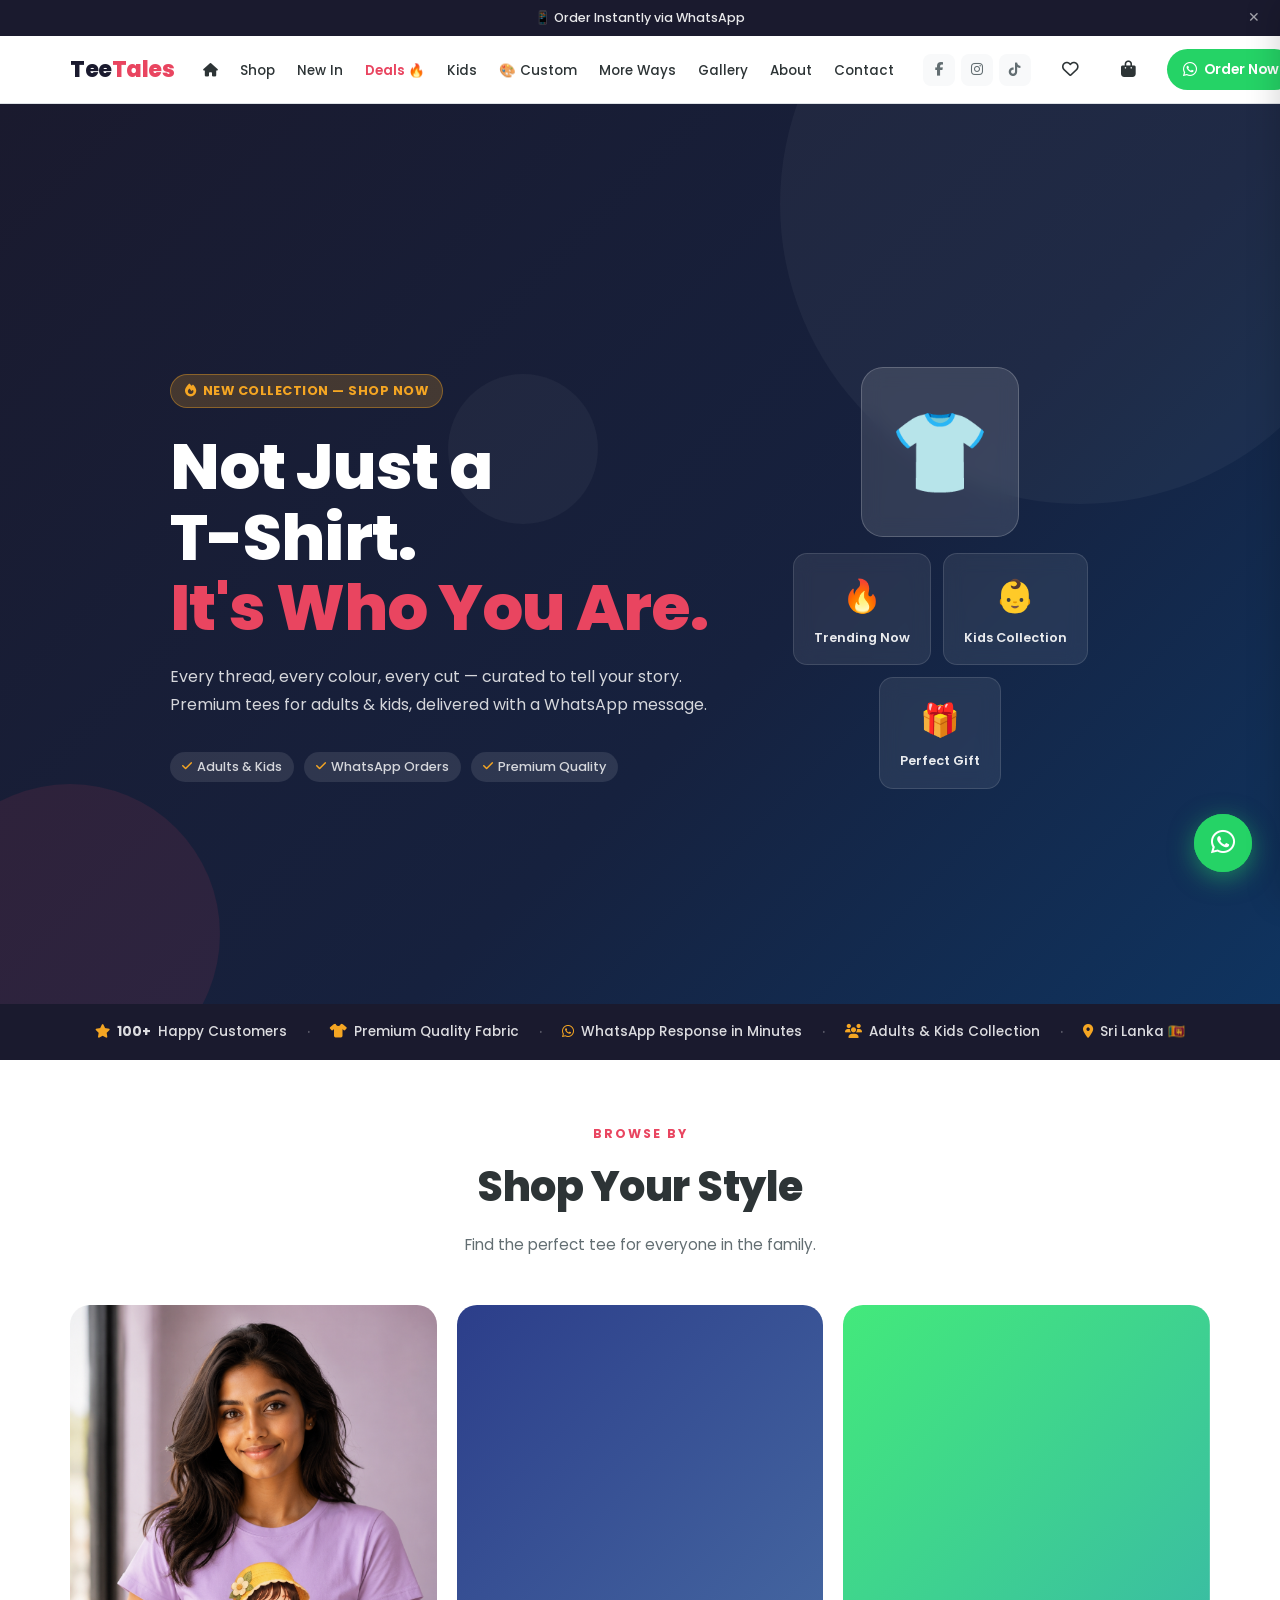
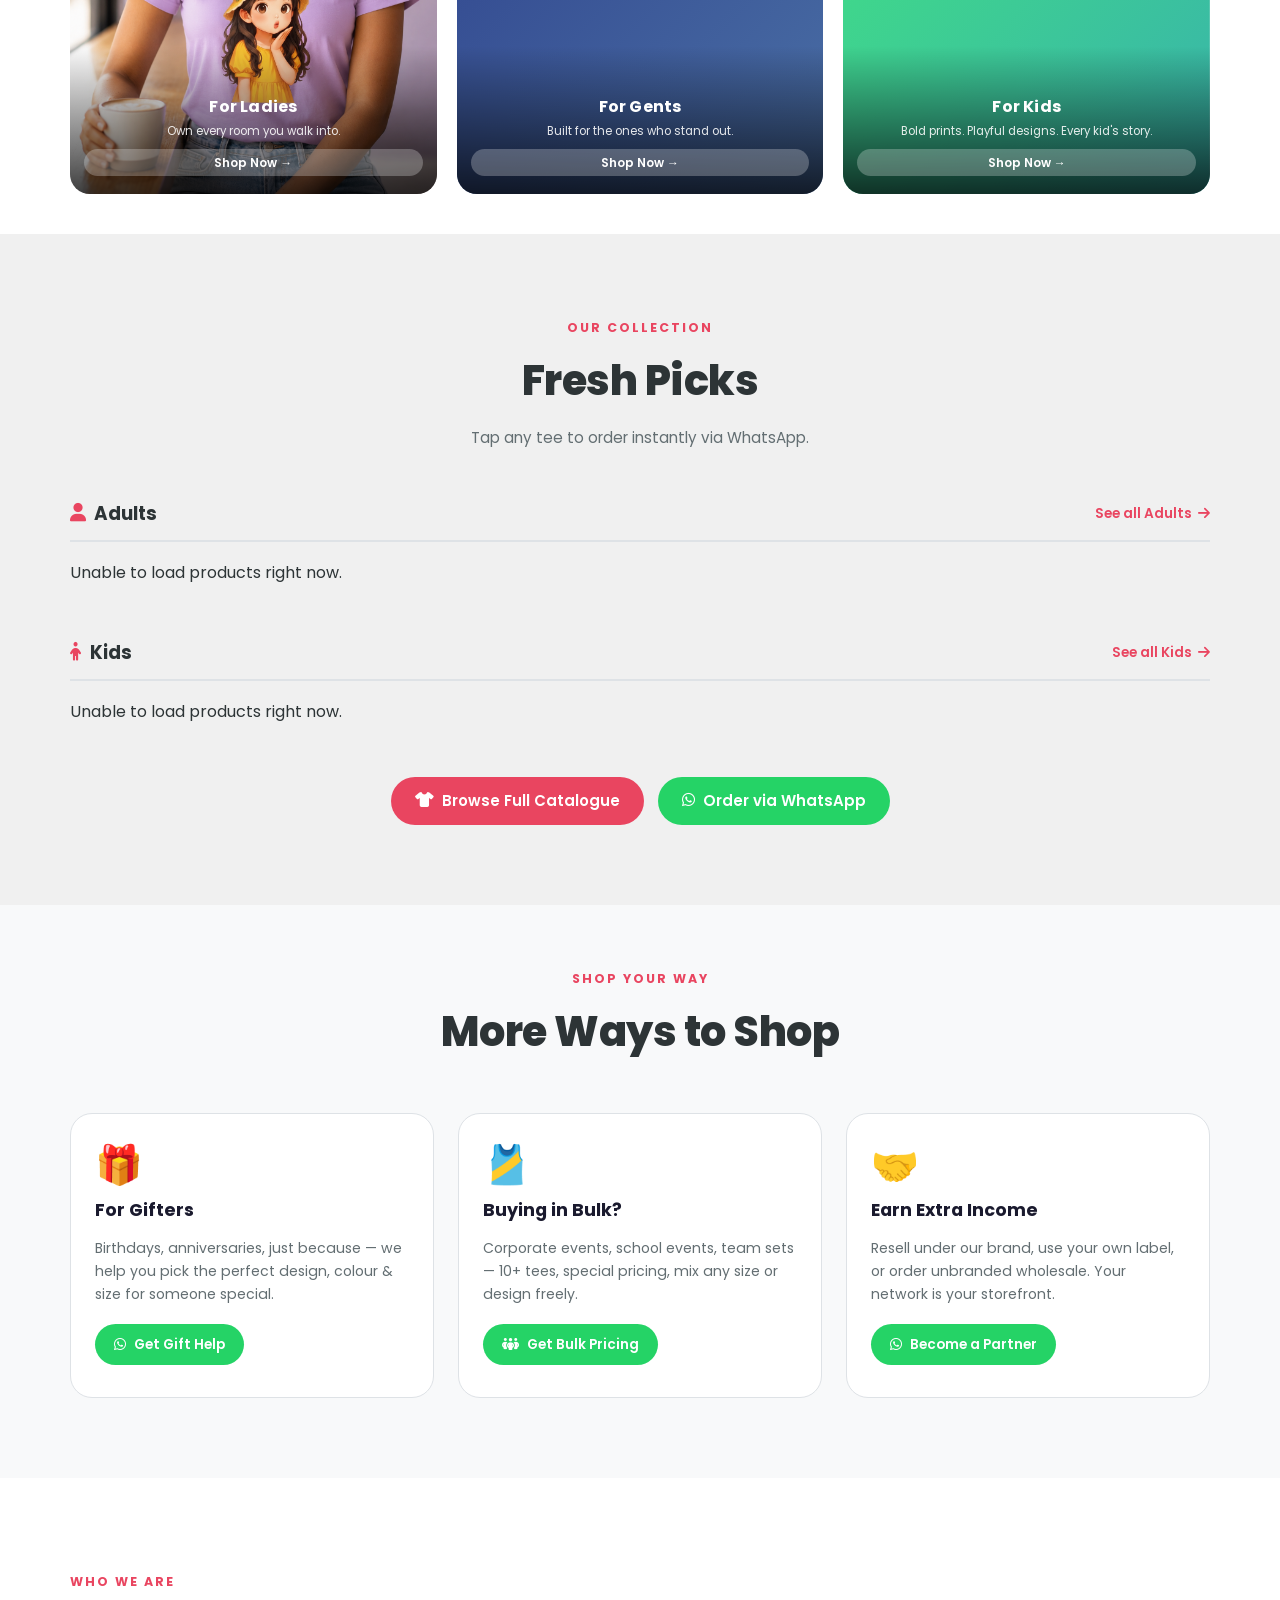
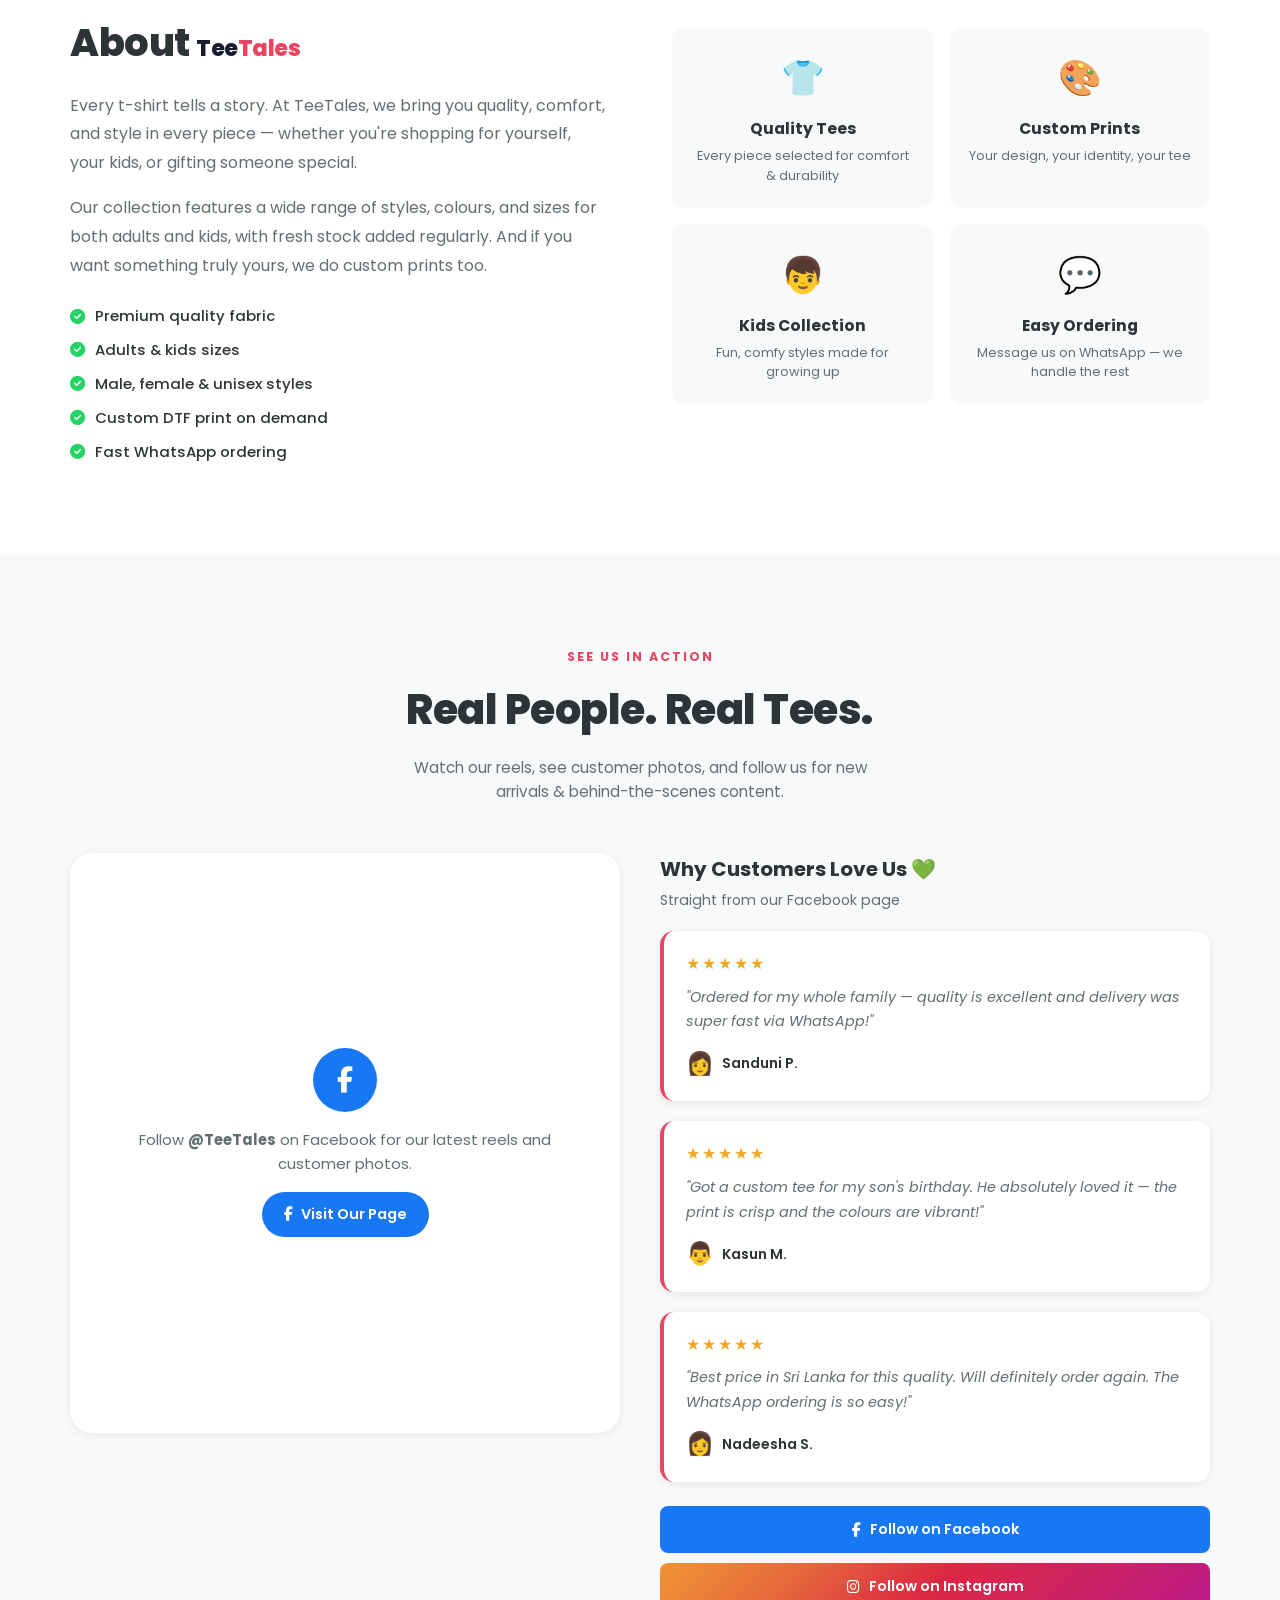
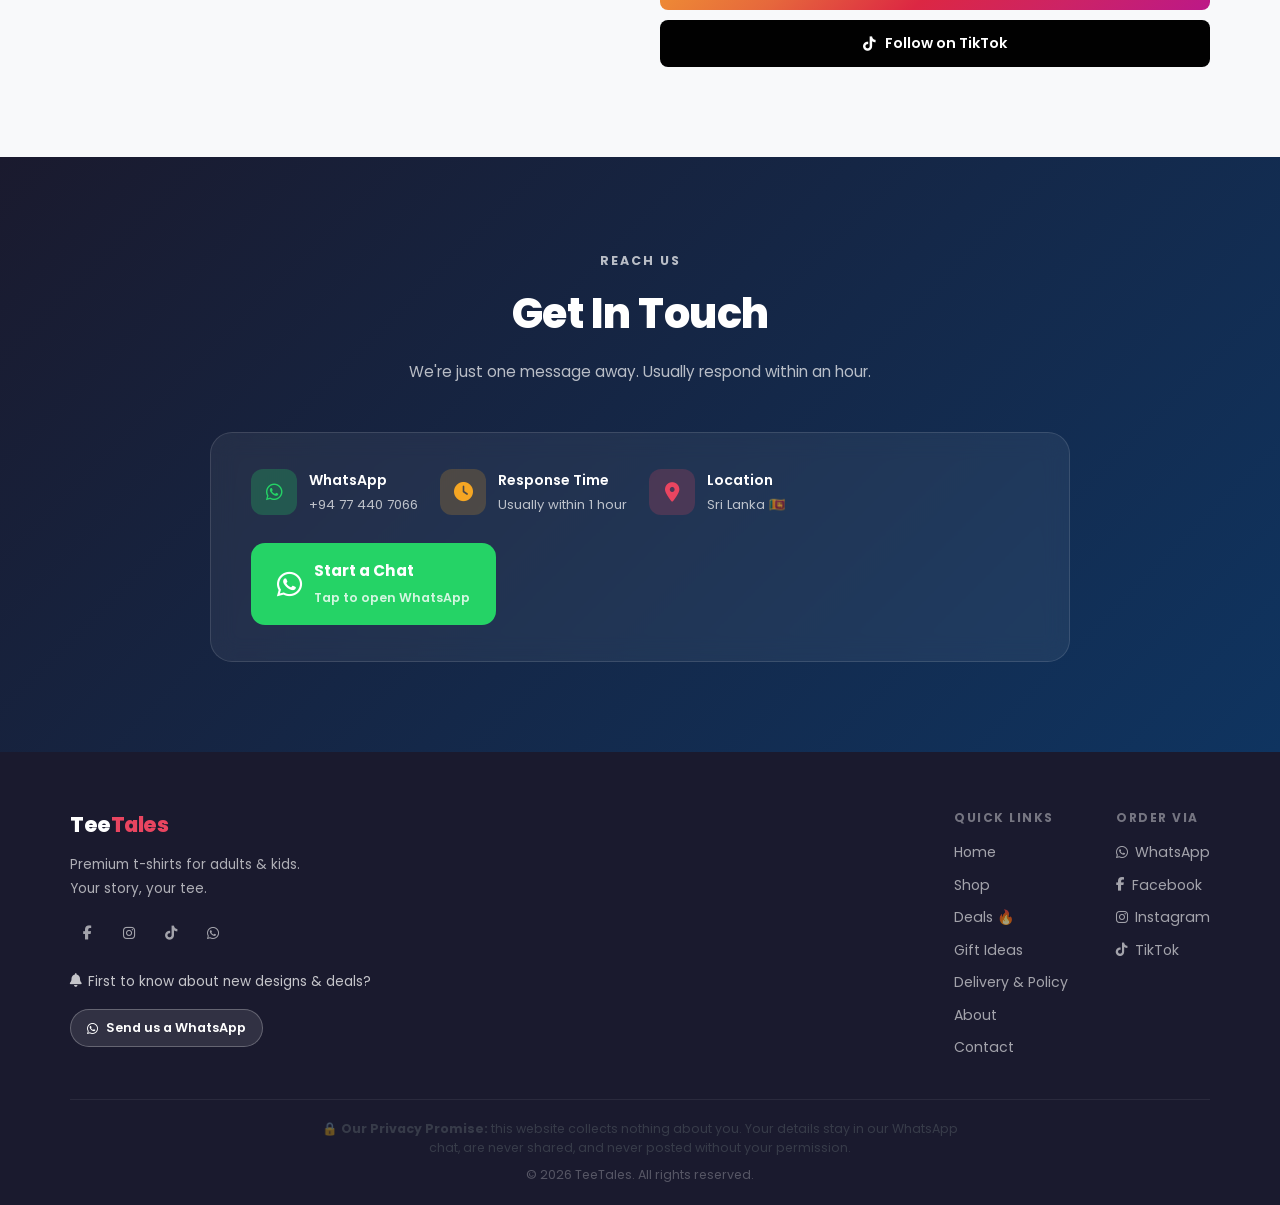
==== index.html @ 860259c0 "Phase14" ====
<!DOCTYPE html>
<html lang="en">
<head>
  <!-- Google tag (gtag.js) — GA4, see js/main.js for custom event tracking (WA clicks, cart_add) -->
  <script async src="https://www.googletagmanager.com/gtag/js?id=G-14KFYCPS4G"></script>
  <script>
    window.dataLayer = window.dataLayer || [];
    function gtag(){dataLayer.push(arguments);}
    gtag('js', new Date());
    gtag('config', 'G-14KFYCPS4G');
  </script>
  <meta charset="UTF-8" />
  <meta name="viewport" content="width=device-width, initial-scale=1.0" />
  <title>TeeTales — Wear Your Story</title>
  <link rel="icon" type="image/png" href="https://lh3.googleusercontent.com/d/1Ns8IP7liBhnKKLDwpp55Pc_0uUCyxsPH" />
  <meta name="description" content="Premium quality t-shirts for adults and kids. Vibrant colours, comfortable fits, unbeatable prices. Order instantly via WhatsApp." />
  <meta property="og:title"       content="TeeTales — Wear Your Story" />
  <meta property="og:description" content="Premium t-shirts for the whole family. Order via WhatsApp — fast, easy, personal." />
  <meta property="og:image"       content="https://lh3.googleusercontent.com/d/1Ns8IP7liBhnKKLDwpp55Pc_0uUCyxsPH" />

  <!-- Fonts -->
  <link rel="preconnect" href="https://docs.google.com" />
  <link rel="preconnect" href="https://fonts.googleapis.com" />
  <link rel="preconnect" href="https://fonts.gstatic.com" crossorigin />
  <link href="https://fonts.googleapis.com/css2?family=Poppins:wght@300;400;500;600;700;800&display=swap" rel="stylesheet" />
  <!-- Icons -->
  <link rel="stylesheet" href="https://cdnjs.cloudflare.com/ajax/libs/font-awesome/6.5.0/css/all.min.css" />
  <!-- Styles -->
  <link rel="stylesheet" href="css/style.css" />
</head>
<body>

<!-- ANNOUNCEMENT BAR — to change messages, edit the .announce-msg spans below -->
<div class="announce-bar" id="announceBar">
  <span class="announce-msg active">🚚 Islandwide Delivery Available</span>
  <span class="announce-msg">📱 Order Instantly via WhatsApp</span>
  <span class="announce-msg">✨ Premium Quality · Vibrant Prints</span>
  <span class="announce-msg">🎉 Bulk Prices auto-unlock at 5+ Tees — mix any sizes!</span>
  <button class="announce-close" id="announceClose" aria-label="Dismiss">✕</button>
</div>

<!-- ═══════════════════════════════════════════════════════
     NAVBAR
════════════════════════════════════════════════════════ -->
<nav class="navbar" id="navbar">
  <div class="nav-container">

    <a href="#home" class="nav-brand">
      <img src="https://lh3.googleusercontent.com/d/1Ns8IP7liBhnKKLDwpp55Pc_0uUCyxsPH"
           alt="TeeTales Logo" class="nav-logo"
           onerror="this.style.display='none'" />
      <span class="brand-text"><span class="brand-tee">Tee</span><span class="brand-tales">Tales</span></span>
    </a>

    <ul class="nav-links" id="navLinks">
      <li><a href="#home"    class="nav-link nav-link-home" aria-label="Home" title="Home"><i class="fas fa-home"></i></a></li>
      <li><a href="shop.html" class="nav-link" data-i18n="Shop">Shop</a></li>
      <li><a href="shop.html?boost=new" class="nav-link">New In</a></li>
      <li><a href="shop.html?boost=hot" class="nav-link nav-link-offers">Deals 🔥</a></li>
      <li><a href="shop.html?age=kids" class="nav-link">Kids</a></li>
      <li><a href="custom.html" class="nav-link nav-link-custom">🎨 Custom</a></li>
      <li><a href="#ways"    class="nav-link" data-i18n="More Ways">More Ways</a></li>
      <li><a href="#social"  class="nav-link" data-i18n="Gallery">Gallery</a></li>
      <li><a href="#about"   class="nav-link" data-i18n="About">About</a></li>
      <li><a href="#contact" class="nav-link" data-i18n="Contact">Contact</a></li>
    </ul>

    <!-- Social icons — UPDATE THESE HREFS WITH YOUR PROFILE URLS -->
    <div class="nav-socials">
      <a href="https://facebook.com/teetales" target="_blank" rel="noopener"
         class="social-icon" aria-label="Facebook" title="TeeTales on Facebook">
        <i class="fab fa-facebook-f"></i>
      </a>
      <a href="https://instagram.com/teetales.tshirt" target="_blank" rel="noopener"
         class="social-icon" aria-label="Instagram" title="TeeTales on Instagram">
        <i class="fab fa-instagram"></i>
      </a>
      <a href="https://tiktok.com/@tee.tales.tshirt" target="_blank" rel="noopener"
         class="social-icon" aria-label="TikTok" title="TeeTales on TikTok">
        <i class="fab fa-tiktok"></i>
      </a>
    </div>

    <button class="cart-icon-btn nav-search-btn" id="navSearchBtn" aria-label="Search">
      <i class="fas fa-search"></i>
    </button>

    <button class="cart-icon-btn" id="wishBtn" aria-label="View saved tees">
      <i class="far fa-heart"></i>
      <span class="cart-badge wish-badge" id="wishBadge" style="display:none">0</span>
    </button>

    <button class="cart-icon-btn" id="cartBtn" aria-label="View cart">
      <i class="fas fa-shopping-bag"></i>
      <span class="cart-badge" id="cartBadge" style="display:none">0</span>
    </button>

    <a href="https://wa.me/94774407066?text=Hi%20TeeTales!%20I%27d%20like%20to%20order%20%F0%9F%91%95"
       target="_blank" rel="noopener" class="nav-wa-btn">
      <i class="fab fa-whatsapp"></i> <span data-i18n="Order Now">Order Now</span>
    </a>

    <button class="hamburger" id="hamburger" aria-label="Toggle menu">
      <span></span><span></span><span></span>
    </button>
  </div>

  <!-- Mobile menu -->
  <div class="mobile-menu" id="mobileMenu">
    <a href="#home"    class="mobile-link" onclick="closeMobileMenu()" aria-label="Home" title="Home"><i class="fas fa-home"></i> Home</a>
    <a href="shop.html" class="mobile-link" data-i18n="Shop">Shop</a>
    <a href="shop.html?boost=new" class="mobile-link">New In</a>
    <a href="shop.html?boost=hot" class="mobile-link" onclick="closeMobileMenu()">Deals 🔥</a>
    <a href="shop.html?age=kids" class="mobile-link">Kids</a>
    <a href="custom.html" class="mobile-link">🎨 Custom Order</a>
    <a href="#ways"    class="mobile-link" onclick="closeMobileMenu()" data-i18n="More Ways">More Ways</a>
    <a href="#about"   class="mobile-link" onclick="closeMobileMenu()" data-i18n="About">About</a>
    <a href="#contact" class="mobile-link" onclick="closeMobileMenu()" data-i18n="Contact">Contact</a>
    <div class="mobile-socials">
      <a href="https://facebook.com/teetales"   target="_blank" rel="noopener" class="social-icon"><i class="fab fa-facebook-f"></i></a>
      <a href="https://instagram.com/teetales.tshirt" target="_blank" rel="noopener" class="social-icon"><i class="fab fa-instagram"></i></a>
      <a href="https://tiktok.com/@tee.tales.tshirt"  target="_blank" rel="noopener" class="social-icon"><i class="fab fa-tiktok"></i></a>
    </div>
    <a href="https://wa.me/94774407066?text=Hi%20TeeTales!%20I%27d%20like%20to%20browse%20your%20collection."
       target="_blank" rel="noopener" class="mobile-wa-btn" onclick="closeMobileMenu()">
      <i class="fab fa-whatsapp"></i> <span data-i18n="Order on WhatsApp">Order on WhatsApp</span>
    </a>
  </div>
</nav>

<!-- ═══════════════════════════════════════════════════════
     HERO  — Identity-first copy (Emotional Engineering)
════════════════════════════════════════════════════════ -->
<section class="hero" id="home">
  <div class="hero-bg-shapes">
    <div class="shape shape-1"></div>
    <div class="shape shape-2"></div>
    <div class="shape shape-3"></div>
  </div>

  <div class="hero-content">
    <div class="hero-badge"><i class="fas fa-fire"></i> New Collection — Shop Now</div>

    <!-- Identity-focused headline (Tactic 1: Emotional Engineering) -->
    <h1 class="hero-title">
      Not Just a <span style="white-space:nowrap">T-Shirt.</span><br />
      <span class="hero-accent">It's Who You Are.</span>
    </h1>
    <p class="hero-sub">
      Every thread, every colour, every cut — curated to tell your story.
      Premium tees for adults &amp; kids, delivered with a WhatsApp message.
    </p>


    <div class="hero-tags">
      <span class="hero-tag"><i class="fas fa-check"></i> Adults &amp; Kids</span>
      <span class="hero-tag"><i class="fas fa-check"></i> WhatsApp Orders</span>
      <span class="hero-tag"><i class="fas fa-check"></i> Premium Quality</span>
    </div>
  </div>

  <div class="hero-visual">
    <div class="hero-logo-card">
      <img src="https://lh3.googleusercontent.com/d/1Ns8IP7liBhnKKLDwpp55Pc_0uUCyxsPH"
           alt="TeeTales" class="hero-logo-img"
           onerror="this.parentElement.innerHTML='<span style=\'font-size:5rem\'>👕</span>'" />
    </div>
    <div class="hero-floating-cards">
      <div class="hero-card hero-card-1">
        <span class="hc-icon">🔥</span><span class="hc-label">Trending Now</span>
      </div>
      <div class="hero-card hero-card-2">
        <span class="hc-icon">👶</span><span class="hc-label">Kids Collection</span>
      </div>
      <div class="hero-card hero-card-3">
        <span class="hc-icon">🎁</span><span class="hc-label">Perfect Gift</span>
      </div>
    </div>
  </div>
</section>

<!-- ═══════════════════════════════════════════════════════
     SOCIAL PROOF STRIP  — (Visual proof of popularity)
════════════════════════════════════════════════════════ -->
<div class="trust-strip">
  <div class="trust-strip-inner">
    <div class="trust-item"><i class="fas fa-star"></i> <strong>100+</strong> Happy Customers</div>
    <div class="trust-sep">·</div>
    <div class="trust-item"><i class="fas fa-tshirt"></i> Premium Quality Fabric</div>
    <div class="trust-sep">·</div>
    <div class="trust-item"><i class="fab fa-whatsapp"></i> WhatsApp Response in Minutes</div>
    <div class="trust-sep">·</div>
    <div class="trust-item"><i class="fas fa-users"></i> Adults &amp; Kids Collection</div>
    <div class="trust-sep">·</div>
    <div class="trust-item"><i class="fas fa-map-marker-alt"></i> Sri Lanka 🇱🇰</div>
  </div>
</div>

<!-- ═══════════════════════════════════════════════════════
     CURRENT OFFERS — live from "Offers" tab in Google Sheet
     Hidden automatically when no active offers exist.
════════════════════════════════════════════════════════ -->
<section class="offers-section" id="offersSection" style="display:none;">
  <div class="container">

    <div class="section-header">
      <span class="section-label" data-i18n="Limited Time">Limited Time</span>
      <h2 class="section-title">🔥 <span data-i18n="Hot Deals">Hot Deals</span></h2>
      <p class="section-sub">Tap any deal to order instantly via WhatsApp — while stocks last!</p>
    </div>

    <div class="offers-grid" id="offersGrid">
      <!-- Offer cards injected by main.js -->
    </div>

  </div>
</section>

<!-- ═══════════════════════════════════════════════════════
     CATEGORY GRID — 3 browse-by-audience cards (simplified 2026-07-21,
     was 6: Ladies/Gents/Adults-Unisex/Boys/Girls/Kids-Unisex → now 3)
     HOW TO EDIT:
     • To change card text: edit .cat-label (heading) and .cat-sub (tagline)
     • To change card photo: go to OtherImg tab in Google Sheet and paste
       a Google Drive share URL next to the matching data-img-id value
     • To change what clicking a card filters: update href="shop.html?suitable=...&age=..."
       suitable = ladies | gents  (omit for Kids — shows all kids regardless of suitable)
       age      = adults | kids
     • data-img-id must match exactly what's in the OtherImg sheet ID column
     • Adults-Unisex items have no dedicated card — they already show up under
       BOTH "For Ladies" and "For Gents" (the shop filter treats unisex as included
       in either gender). Boys/Girls items are merged into the one "For Kids" card.
════════════════════════════════════════════════════════ -->
<section class="cat-grid-section">
  <div class="container">
    <div class="section-header">
      <span class="section-label" data-i18n="Browse By">Browse By</span>
      <h2 class="section-title" data-i18n="Shop Your Style">Shop Your Style</h2>
      <p class="section-sub">Find the perfect tee for everyone in the family.</p>
    </div>
    <div class="cat-grid">

      <!-- data-img-id links this card to the OtherImg sheet row with ID "ForLadiesCategory" -->
      <a href="shop.html?suitable=ladies&age=adults" class="cat-card cat-ladies" data-img-id="ForLadiesCategory">
        <div class="cat-body">
          <div class="cat-label">For Ladies</div>
          <div class="cat-sub">Own every room you walk into.</div>
          <div class="cat-cta">Shop Now →</div>
        </div>
      </a>

      <a href="shop.html?suitable=gents&age=adults" class="cat-card cat-gents" data-img-id="ForGentsCategory">
        <div class="cat-body">
          <div class="cat-label">For Gents</div>
          <div class="cat-sub">Built for the ones who stand out.</div>
          <div class="cat-cta">Shop Now →</div>
        </div>
      </a>

      <a href="shop.html?age=kids" class="cat-card cat-kids" data-img-id="ForKidsCategory">
        <div class="cat-body">
          <div class="cat-label">For Kids</div>
          <div class="cat-sub">Bold prints. Playful designs. Every kid's story.</div>
          <div class="cat-cta">Shop Now →</div>
        </div>
      </a>

    </div>
  </div>
</section>

<!-- ═══════════════════════════════════════════════════════
     COLLECTION PREVIEW — live 4+4 from Google Sheets
════════════════════════════════════════════════════════ -->
<!-- ═══ NEW ARRIVALS STRIP (4.4) — filled by main.js, hidden when empty ═══ -->
<section class="strip-section" id="newArrivalsSection" style="display:none">
  <div class="container">
    <div class="strip-head">
      <h2 class="section-title">🏷️ New Arrivals</h2>
      <a href="shop.html?boost=new" class="strip-see-all">See All →</a>
    </div>
    <div class="h-strip" id="newArrivalsStrip"></div>
  </div>
</section>

<!-- ═══ HOT DEALS STRIP (4.5) — filled by main.js, hidden when empty ═══ -->
<section class="strip-section" id="hotDealsSection" style="display:none">
  <div class="container">
    <div class="strip-head">
      <h2 class="section-title">🔥 Hot Deals</h2>
      <a href="shop.html?boost=hot" class="strip-see-all">See All →</a>
    </div>
    <div class="h-strip" id="hotDealsStrip"></div>
  </div>
</section>

<!-- ═══ GIFT PICKS STRIP — Boost Status contains "Gifts" ═══ -->
<section class="strip-section" id="giftPicksSection" style="display:none">
  <div class="container">
    <div class="strip-head">
      <h2 class="section-title">🎁 Gift Picks</h2>
      <a href="shop.html?boost=gifts" class="strip-see-all">See All →</a>
    </div>
    <div class="h-strip" id="giftPicksStrip"></div>
  </div>
</section>

<section class="collection-preview" id="shop">
  <div class="container">

    <div class="section-header">
      <span class="section-label" data-i18n="Our Collection">Our Collection</span>
      <h2 class="section-title" data-i18n="Fresh Picks">Fresh Picks</h2>
      <p class="section-sub">Tap any tee to order instantly via WhatsApp.</p>
    </div>

    <!-- Adults preview -->
    <div class="preview-group">
      <div class="preview-group-header">
        <span class="preview-group-title"><i class="fas fa-user"></i> Adults</span>
        <a href="shop.html?age=adults" class="preview-see-all">See all Adults <i class="fas fa-arrow-right"></i></a>
      </div>
      <div class="products-grid" id="homeAdultsGrid">
        <div class="loading-state" id="loadingStateAdults">
          <div class="spinner"></div><p>Loading…</p>
        </div>
      </div>
    </div>

    <!-- Kids preview -->
    <div class="preview-group">
      <div class="preview-group-header">
        <span class="preview-group-title"><i class="fas fa-child"></i> Kids</span>
        <a href="shop.html?age=kids" class="preview-see-all">See all Kids <i class="fas fa-arrow-right"></i></a>
      </div>
      <div class="products-grid" id="homeKidsGrid">
        <div class="loading-state" id="loadingStateKids">
          <div class="spinner"></div><p>Loading…</p>
        </div>
      </div>
    </div>

    <div class="preview-cta">
      <a href="shop.html" class="btn btn-primary">
        <i class="fas fa-tshirt"></i> Browse Full Catalogue
      </a>
      <a href="https://wa.me/94774407066?text=Hi%20TeeTales!%20I%27d%20like%20to%20browse%20your%20full%20collection.%20%F0%9F%91%95"
         target="_blank" rel="noopener" class="btn btn-wa">
        <i class="fab fa-whatsapp"></i> Order via WhatsApp
      </a>
    </div>

  </div>
</section>

<!-- ═══════════════════════════════════════════════════════
     MORE WAYS TO SHOP — Gifters · Bulk · Partner
     Three compact cards side by side, right after collection.
     Each card = one buyer persona. One WhatsApp CTA per card.
════════════════════════════════════════════════════════ -->
<section class="ways-section" id="ways">
  <div class="container">
    <div class="section-header">
      <span class="section-label" data-i18n="Shop Your Way">Shop Your Way</span>
      <h2 class="section-title" data-i18n="More Ways to Shop">More Ways to Shop</h2>
    </div>
    <div class="ways-grid">

      <div class="way-card">
        <div class="way-icon">🎁</div>
        <h3 class="way-title" data-i18n="For Gifters">For Gifters</h3>
        <p class="way-sub">Birthdays, anniversaries, just because — we help you pick the perfect design, colour &amp; size for someone special.</p>
        <a href="https://wa.me/94774407066?text=Hi%20TeeTales!%20I%27m%20buying%20a%20gift%20for%20someone.%20Can%20you%20help%20me%20choose%20the%20perfect%20tee%3F%20%F0%9F%8E%81"
           target="_blank" rel="noopener" class="way-wa-btn" data-wa-source="gift_help">
          <i class="fab fa-whatsapp"></i> <span data-i18n="Get Gift Help">Get Gift Help</span>
        </a>
      </div>

      <div class="way-card">
        <div class="way-icon">🎽</div>
        <h3 class="way-title" data-i18n="Buying in Bulk?">Buying in Bulk?</h3>
        <p class="way-sub">Corporate events, school events, team sets — 10+ tees, special pricing, mix any size or design freely.</p>
        <a href="bulk.html" class="way-wa-btn">
          <i class="fas fa-people-group"></i> <span data-i18n="Get Bulk Pricing">Get Bulk Pricing</span>
        </a>
      </div>

      <div class="way-card">
        <div class="way-icon">🤝</div>
        <h3 class="way-title" data-i18n="Earn Extra Income">Earn Extra Income</h3>
        <p class="way-sub">Resell under our brand, use your own label, or order unbranded wholesale. Your network is your storefront.</p>
        <a href="https://wa.me/94774407066?text=Hi%20TeeTales!%20%F0%9F%91%95%20I%27m%20interested%20in%20your%20wholesale%20partner%20programme.%20Can%20you%20share%20more%20about%20the%20options%20%E2%80%94%20TeeTales%20brand%2C%20private%20label%2C%20and%20unbranded%20wholesale%3F"
           target="_blank" rel="noopener" class="way-wa-btn" data-wa-source="reseller_partner">
          <i class="fab fa-whatsapp"></i> <span data-i18n="Become a Partner">Become a Partner</span>
        </a>
      </div>

    </div>
  </div>
</section>

<!-- ═══════════════════════════════════════════════════════
     ABOUT
════════════════════════════════════════════════════════ -->
<section class="about" id="about">
  <div class="container">
    <div class="about-grid">
      <div class="about-text">
        <span class="section-label" data-i18n="Who We Are">Who We Are</span>
        <h2>About <span class="brand-tee">Tee</span><span class="brand-tales">Tales</span></h2>
        <p>
          Every t-shirt tells a story. At TeeTales, we bring you quality, comfort, and style
          in every piece — whether you're shopping for yourself, your kids, or gifting someone special.
        </p>
        <p>
          Our collection features a wide range of styles, colours, and sizes for both adults
          and kids, with fresh stock added regularly. And if you want something truly yours,
          we do custom prints too.
        </p>
        <div class="about-features">
          <div class="feat"><i class="fas fa-check-circle"></i> Premium quality fabric</div>
          <div class="feat"><i class="fas fa-check-circle"></i> Adults &amp; kids sizes</div>
          <div class="feat"><i class="fas fa-check-circle"></i> Male, female &amp; unisex styles</div>
          <div class="feat"><i class="fas fa-check-circle"></i> Custom DTF print on demand</div>
          <div class="feat"><i class="fas fa-check-circle"></i> Fast WhatsApp ordering</div>
        </div>
      </div>
      <div class="about-cards">
        <div class="about-card">
          <div class="ac-icon">👕</div>
          <div class="ac-title">Quality Tees</div>
          <div class="ac-sub">Every piece selected for comfort &amp; durability</div>
        </div>
        <div class="about-card">
          <div class="ac-icon">🎨</div>
          <div class="ac-title">Custom Prints</div>
          <div class="ac-sub">Your design, your identity, your tee</div>
        </div>
        <div class="about-card">
          <div class="ac-icon">👦</div>
          <div class="ac-title">Kids Collection</div>
          <div class="ac-sub">Fun, comfy styles made for growing up</div>
        </div>
        <div class="about-card">
          <div class="ac-icon">💬</div>
          <div class="ac-title">Easy Ordering</div>
          <div class="ac-sub">Message us on WhatsApp — we handle the rest</div>
        </div>
      </div>
    </div>
  </div>
</section>

<!-- ═══════════════════════════════════════════════════════
     SOCIAL FEED — Facebook Reels & Customer Photos
════════════════════════════════════════════════════════ -->
<section class="social-feed" id="social">
  <div class="container">
    <div class="section-header">
      <span class="section-label" data-i18n="See Us in Action">See Us in Action</span>
      <h2 class="section-title">Real People. Real Tees.</h2>
      <p class="section-sub">Watch our reels, see customer photos, and follow us for new arrivals &amp; behind-the-scenes content.</p>
    </div>

    <div class="social-feed-grid">

      <!-- Facebook Page Plugin (official embed — shows latest reels & posts) -->
      <div class="fb-embed-wrap">
        <div class="fb-page"
             data-href="https://www.facebook.com/teetales"
             data-tabs="timeline"
             data-width="500"
             data-height="580"
             data-small-header="true"
             data-adapt-container-width="true"
             data-hide-cover="false"
             data-show-facepile="true">
          <!-- Fallback if FB SDK is blocked -->
          <div class="fb-fallback">
            <div class="fb-fallback-icon"><i class="fab fa-facebook-f"></i></div>
            <p>Follow <strong>@TeeTales</strong> on Facebook for our latest reels and customer photos.</p>
            <a href="https://facebook.com/teetales" target="_blank" rel="noopener" class="btn-fb">
              <i class="fab fa-facebook-f"></i> Visit Our Page
            </a>
          </div>
        </div>
      </div>

      <!-- Social proof cards (complement the embed) -->
      <div class="social-proof-col">
        <div class="sp-header">
          <div class="sp-title">Why Customers Love Us 💚</div>
          <div class="sp-sub">Straight from our Facebook page</div>
        </div>

        <div class="review-card">
          <div class="review-stars">★★★★★</div>
          <p class="review-text">"Ordered for my whole family — quality is excellent and delivery was super fast via WhatsApp!"</p>
          <div class="review-author"><span class="review-avatar">👩</span> Sanduni P.</div>
        </div>

        <div class="review-card">
          <div class="review-stars">★★★★★</div>
          <p class="review-text">"Got a custom tee for my son's birthday. He absolutely loved it — the print is crisp and the colours are vibrant!"</p>
          <div class="review-author"><span class="review-avatar">👨</span> Kasun M.</div>
        </div>

        <div class="review-card">
          <div class="review-stars">★★★★★</div>
          <p class="review-text">"Best price in Sri Lanka for this quality. Will definitely order again. The WhatsApp ordering is so easy!"</p>
          <div class="review-author"><span class="review-avatar">👩</span> Nadeesha S.</div>
        </div>

        <div class="sp-social-links">
          <a href="https://facebook.com/teetales" target="_blank" rel="noopener" class="sp-social-btn fb-btn">
            <i class="fab fa-facebook-f"></i> Follow on Facebook
          </a>
          <a href="https://instagram.com/teetales.tshirt" target="_blank" rel="noopener" class="sp-social-btn ig-btn">
            <i class="fab fa-instagram"></i> Follow on Instagram
          </a>
          <a href="https://tiktok.com/@tee.tales.tshirt" target="_blank" rel="noopener" class="sp-social-btn tt-btn">
            <i class="fab fa-tiktok"></i> Follow on TikTok
          </a>
        </div>
      </div>

    </div>
  </div>
</section>

<!-- ═══════════════════════════════════════════════════════
     CONTACT
════════════════════════════════════════════════════════ -->
<section class="contact" id="contact">
  <div class="container">
    <div class="section-header">
      <span class="section-label light" data-i18n="Reach Us">Reach Us</span>
      <h2 class="section-title light" data-i18n="Get In Touch">Get In Touch</h2>
      <p class="section-sub light">We're just one message away. Usually respond within an hour.</p>
    </div>
    <div class="contact-card">
      <div class="contact-info">
        <div class="contact-row">
          <div class="contact-item">
            <div class="ci-icon wa-bg"><i class="fab fa-whatsapp"></i></div>
            <div class="ci-text"><strong>WhatsApp</strong><span>+94 77 440 7066</span></div>
          </div>
          <div class="contact-item">
            <div class="ci-icon clock-bg"><i class="fas fa-clock"></i></div>
            <div class="ci-text"><strong>Response Time</strong><span>Usually within 1 hour</span></div>
          </div>
          <div class="contact-item">
            <div class="ci-icon loc-bg"><i class="fas fa-map-marker-alt"></i></div>
            <div class="ci-text"><strong>Location</strong><span>Sri Lanka 🇱🇰</span></div>
          </div>
        </div>
      </div>
      <a href="https://wa.me/94774407066?text=Hi%20TeeTales!%20I%27d%20like%20to%20place%20an%20order.%20%F0%9F%91%95"
         target="_blank" rel="noopener" class="btn-wa-large">
        <i class="fab fa-whatsapp"></i>
        <span><strong>Start a Chat</strong><small>Tap to open WhatsApp</small></span>
      </a>
    </div>
  </div>
</section>

<!-- ═══════════════════════════════════════════════════════
     FOOTER
════════════════════════════════════════════════════════ -->
<footer class="footer">
  <div class="container">
    <div class="footer-inner">
      <div class="footer-brand">
        <a href="#home" class="footer-logo-link">
          <img src="https://lh3.googleusercontent.com/d/1Ns8IP7liBhnKKLDwpp55Pc_0uUCyxsPH"
               alt="TeeTales" class="footer-logo"
               onerror="this.style.display='none'" />
          <span class="footer-brand-text"><span class="brand-tee">Tee</span><span class="brand-tales">Tales</span></span>
        </a>
        <p>Premium t-shirts for adults &amp; kids.<br />Your story, your tee.</p>
        <!-- Social links in footer — UPDATE HREFS -->
        <div class="footer-socials">
          <a href="https://facebook.com/teetales"    target="_blank" rel="noopener" class="fsocial fb"  aria-label="Facebook"><i class="fab fa-facebook-f"></i></a>
          <a href="https://instagram.com/teetales.tshirt" target="_blank" rel="noopener" class="fsocial ig"  aria-label="Instagram"><i class="fab fa-instagram"></i></a>
          <a href="https://tiktok.com/@tee.tales.tshirt"   target="_blank" rel="noopener" class="fsocial tt"  aria-label="TikTok"><i class="fab fa-tiktok"></i></a>
          <a href="https://wa.me/94774407066"         target="_blank" rel="noopener" class="fsocial wa"  aria-label="WhatsApp"><i class="fab fa-whatsapp"></i></a>
        </div>
        <!-- 13.4 WhatsApp broadcast opt-in -->
        <div class="broadcast-optin">
          <p><i class="fas fa-bell"></i> First to know about new designs &amp; deals?</p>
          <a href="https://wa.me/94774407066?text=Hi%20TeeTales!%20Add%20me%20to%20your%20deals%20list%20%F0%9F%93%A9"
             target="_blank" rel="noopener" class="btn btn-outline btn-sm" data-wa-source="broadcast_optin">
            <i class="fab fa-whatsapp"></i> Send us a WhatsApp
          </a>
        </div>
      </div>
      <div class="footer-nav-group">
        <div class="footer-col">
          <div class="footer-col-title">Quick Links</div>
          <a href="#home">Home</a>
          <a href="shop.html">Shop</a>
          <a href="#offersSection">Deals 🔥</a>
          <a href="#gift">Gift Ideas</a>
          <a href="policy.html">Delivery &amp; Policy</a>
          <a href="#about">About</a>
          <a href="#contact">Contact</a>
        </div>
        <div class="footer-col">
          <div class="footer-col-title">Order Via</div>
          <a href="https://wa.me/94774407066" target="_blank" rel="noopener">
            <i class="fab fa-whatsapp"></i> WhatsApp
          </a>
          <a href="https://facebook.com/teetales" target="_blank" rel="noopener">
            <i class="fab fa-facebook-f"></i> Facebook
          </a>
          <a href="https://instagram.com/teetales.tshirt" target="_blank" rel="noopener">
            <i class="fab fa-instagram"></i> Instagram
          </a>
          <a href="https://tiktok.com/@tee.tales.tshirt" target="_blank" rel="noopener">
            <i class="fab fa-tiktok"></i> TikTok
          </a>
        </div>
      </div>
    </div>
    <div class="footer-bottom">
      <p class="privacy-promise">🔒 <strong>Our Privacy Promise:</strong> this website collects nothing about you. Your details stay in our WhatsApp chat, are never shared, and never posted without your permission.</p>
      <p>&copy; <span id="footerYear"></span> TeeTales. All rights reserved.</p>
    </div>
  </div>
</footer>

<!-- ═══════════════════════════════════════════════════════
     FLOATING WHATSAPP
════════════════════════════════════════════════════════ -->
<a href="https://wa.me/94774407066?text=Hi%20TeeTales!%20%F0%9F%91%95%20I%27m%20interested%20in%20your%20collection.%20Can%20you%20help%20me%3F"
   target="_blank" rel="noopener"
   class="float-wa" id="floatWA"
   aria-label="Chat on WhatsApp">
  <i class="fab fa-whatsapp"></i>
  <span class="float-wa-pulse"></span>
  <div class="float-wa-tooltip">Chat with us!</div>
</a>

<!-- CART DRAWER -->
<div class="cart-overlay" id="cartOverlay" onclick="closeCart()"></div>
<div class="cart-drawer" id="cartDrawer">
  <div class="cart-header">
    <span>🛒 Your Cart</span>
    <button class="cart-close" onclick="closeCart()" aria-label="Close">✕</button>
  </div>
  <div class="cart-body" id="cartBody"></div>
  <div class="cart-footer" id="cartFooter" style="display:none"></div>
</div>

<!-- 10.4 Mobile bottom nav -->
<nav class="mobile-bottom-nav" aria-label="Quick navigation">
  <a href="index.html" class="mbn-item active"><i class="fas fa-home"></i><span>Home</span></a>
  <a href="shop.html" class="mbn-item"><i class="fas fa-tshirt"></i><span>Shop</span></a>
  <button class="mbn-item" onclick="openCart()"><i class="fas fa-shopping-bag"></i><span>Cart</span><span class="cart-badge mbn-badge" id="cartBadgeMobile" style="display:none">0</span></button>
  <a href="https://wa.me/94774407066?text=Hi%20TeeTales!%20%F0%9F%91%95%20I%27d%20like%20to%20chat." target="_blank" rel="noopener" class="mbn-item mbn-wa"><i class="fab fa-whatsapp"></i><span>Chat</span></a>
</nav>

<script src="js/translations.js"></script>
<script src="js/main.js"></script>

<!-- Facebook SDK for Page Plugin embed -->
<div id="fb-root"></div>
<script async defer crossorigin="anonymous"
  src="https://connect.facebook.net/en_US/sdk.js#xfbml=1&version=v19.0">
</script>
</body>
</html>
---- css/style.css ----
/* ═══════════════════════════════════════════════════════════════
   TeeTales — style.css  (with all marketing enhancements)
   Mobile-first responsive stylesheet
═══════════════════════════════════════════════════════════════ */

/* ── CSS Variables ─────────────────────────────────────────── */
/*
  THEME COLOURS — change these to restyle the whole site at once.
  --primary  : dark navy (navbar, headings)
  --accent   : red/pink (buttons, highlights, hover states)
  --wa-green : WhatsApp button green — don't change unless needed
  --gold     : used for star/offer highlights
*/
:root {
  --primary:       #1a1a2e;
  --primary-light: #16213e;
  --accent:        #e94560;
  --accent-hover:  #c73652;
  --wa-green:      #25d366;
  --wa-hover:      #1ebe5a;
  --gold:          #f5a623;
  --white:         #ffffff;
  --off-white:     #f8f9fa;
  --light-gray:    #e9ecef;
  --mid-gray:      #adb5bd;
  --text:          #2d3436;
  --text-muted:    #636e72;
  --border:        #dee2e6;
  --shadow-sm:     0 2px 8px rgba(0,0,0,.08);
  --shadow-md:     0 4px 20px rgba(0,0,0,.12);
  --shadow-lg:     0 8px 40px rgba(0,0,0,.16);
  --radius-sm:     8px;
  --radius-md:     14px;
  --radius-lg:     22px;
  --transition:    0.25s ease;
  --font:          'Poppins', sans-serif;
  --nav-h:         68px;
}

/* ── Phase 6: Bilingual / Sinhala font ─────────────────────── */
/* Iskoola Pota is pre-installed on Windows/Android — no import needed for most SL users.
   Noto Sans Sinhala is the web-safe fallback. */
[lang="si"],
[data-i18n][lang="si"] {
  font-family: 'Iskoola Pota', 'Noto Sans Sinhala', sans-serif;
  letter-spacing: 0;
  line-height: 1.8; /* Sinhala needs more vertical space */
}

/* Language toggle button in navbar */
#lang-toggle {
  background: transparent;
  border: 1.5px solid var(--accent);
  color: var(--accent);
  border-radius: 50px;
  padding: .25rem .75rem;
  font-size: .78rem;
  font-weight: 700;
  cursor: pointer;
  transition: background var(--transition), color var(--transition);
  white-space: nowrap;
}
#lang-toggle:hover {
  background: var(--accent);
  color: var(--white);
}

/* ── Reset ─────────────────────────────────────────────────── */
*, *::before, *::after { box-sizing: border-box; margin: 0; padding: 0; }
html { scroll-behavior: smooth; font-size: 16px; }
body { font-family: var(--font); color: var(--text); background: var(--white); overflow-x: hidden; line-height: 1.6; }
a { text-decoration: none; color: inherit; }
ul { list-style: none; }
img { max-width: 100%; display: block; }
button { cursor: pointer; border: none; background: none; font-family: var(--font); }
input { font-family: var(--font); }

/* ── Container ─────────────────────────────────────────────── */
.container { max-width: 1180px; margin: 0 auto; padding: 0 20px; }

/* ── Announcement Bar ───────────────────────────────────────── */
/* To edit messages: update the HTML in index/shop/product.html  */
.announce-bar {
  position: fixed;
  top: 0; left: 0; right: 0;
  z-index: 1001;
  height: 36px;
  background: var(--primary);
  color: rgba(255,255,255,.9);
  display: flex;
  align-items: center;
  justify-content: center;
  font-size: .78rem;
  font-weight: 500;
  padding: 0 40px;
}
.announce-msg { display: none; }
.announce-msg.active { display: inline-flex; align-items: center; gap: 6px; }
.announce-close {
  position: absolute;
  right: 12px;
  top: 50%;
  transform: translateY(-50%);
  color: rgba(255,255,255,.6);
  font-size: .85rem;
  padding: 4px 8px;
}
.announce-close:hover { color: #fff; }
/* When bar is visible, push navbar + page content down */
body.has-announce .navbar { top: 36px; }
body.has-announce { padding-top: calc(var(--nav-h) + 36px); }

/* ── Cart icon in navbar ────────────────────────────────────── */
.cart-icon-btn {
  position: relative;
  width: 38px; height: 38px; flex-shrink: 0;
  border-radius: 50%;
  display: flex; align-items: center; justify-content: center;
  color: var(--text); font-size: 1.05rem;
  transition: background var(--transition), color var(--transition);
}
.cart-icon-btn:hover { background: var(--off-white); color: var(--accent); }
.cart-badge {
  position: absolute; top: 2px; right: 2px;
  min-width: 16px; height: 16px;
  background: var(--accent); color: #fff;
  font-size: .62rem; font-weight: 700; border-radius: 50%;
  display: flex; align-items: center; justify-content: center; padding: 0 3px;
}

/* 12.6 Search icon — mobile header only; desktop already has the shop.html search bar */
.nav-search-btn { display: none; }
@media (max-width: 768px) { .nav-search-btn { display: flex; } }

/* Full-screen mobile search overlay — built dynamically by initSearchOverlay() in main.js */
.search-overlay {
  position: fixed; inset: 0; background: #fff; z-index: 2000;
  display: flex; flex-direction: column;
  transform: translateY(-100%); transition: transform .25s ease;
}
.search-overlay.open { transform: translateY(0); }
.search-overlay-bar {
  display: flex; align-items: center; gap: 10px;
  padding: 14px 16px; border-bottom: 1px solid var(--border);
}
.search-overlay-bar input {
  flex: 1; border: none; outline: none; font-size: 1rem;
  font-family: inherit; background: var(--off-white);
  padding: 10px 14px; border-radius: 999px;
}
.search-overlay-close { font-size: 1.3rem; color: var(--text); flex-shrink: 0; }
.search-overlay-results { flex: 1; overflow-y: auto; padding: 8px 0; }
.search-suggestion {
  display: flex; align-items: center; gap: 12px;
  padding: 10px 16px; text-decoration: none; color: var(--text);
}
.search-suggestion:hover, .search-suggestion:active { background: var(--off-white); }
.search-suggestion img { width: 44px; height: 44px; border-radius: 8px; object-fit: cover; background: var(--off-white); flex-shrink: 0; }
.search-suggestion-info { display: flex; flex-direction: column; gap: 2px; font-size: .85rem; }
.search-suggestion-info strong { font-size: .88rem; }
.search-suggestion-info span { color: var(--mid-gray); font-size: .78rem; }
.search-overlay-empty { text-align: center; color: var(--mid-gray); padding: 32px 16px; font-size: .9rem; }
.search-overlay-viewall {
  display: block; text-align: center; padding: 12px; margin: 8px 16px;
  background: var(--primary); color: #fff; border-radius: 999px; font-weight: 600; font-size: .85rem;
}

/* 13.1 Custom Order form (custom.html) + 13.2 Bulk enquiry form (bulk.html) */
.order-form { max-width: 600px; margin: 0 auto; }
.order-form-section { margin-bottom: 30px; padding-bottom: 26px; border-bottom: 1px solid var(--border); }
.order-form-section:last-of-type { border-bottom: none; }
.order-form-title { font-size: 1.05rem; margin-bottom: 14px; }
.form-optional { font-weight: 400; font-size: .8rem; color: var(--text-muted); }
.form-field { margin-bottom: 14px; }
.form-field label { display: block; font-size: .82rem; font-weight: 600; color: var(--text); margin-bottom: 6px; }
.form-field input[type="text"],
.form-field input[type="tel"],
.form-field input[type="number"],
.form-field textarea,
.form-field select {
  width: 100%; padding: 11px 14px; border: 1px solid var(--border); border-radius: var(--radius-sm);
  font-family: inherit; font-size: .9rem; color: var(--text); background: #fff;
  transition: border-color var(--transition);
}
.form-field input:focus, .form-field textarea:focus, .form-field select:focus { outline: none; border-color: var(--accent); }
.form-field textarea { resize: vertical; min-height: 70px; }
.form-hint { font-size: .78rem; color: var(--text-muted); margin-top: 6px; line-height: 1.5; }
.form-error {
  background: #fdecea; color: #c0392b; border-radius: var(--radius-sm);
  padding: 10px 14px; font-size: .85rem; margin-bottom: 16px;
}

.size-qty-group-label { font-size: .78rem; font-weight: 700; color: var(--text-muted); margin: 14px 0 8px; text-transform: uppercase; letter-spacing: .03em; }
.size-qty-group-label:first-of-type { margin-top: 0; }
.size-qty-grid { display: grid; grid-template-columns: repeat(auto-fill, minmax(90px, 1fr)); gap: 10px; }
.size-qty-item {
  border: 1px solid var(--border); border-radius: var(--radius-sm);
  padding: 10px 8px; text-align: center;
}
.size-qty-item .sq-label { font-weight: 700; font-size: .82rem; margin-bottom: 8px; }
.size-qty-stepper { display: flex; align-items: center; justify-content: center; gap: 6px; }
.size-qty-stepper button {
  width: 26px; height: 26px; border-radius: 50%; background: var(--off-white); color: var(--text);
  font-weight: 700; font-size: .9rem; flex-shrink: 0;
}
.size-qty-stepper button:hover { background: var(--accent); color: #fff; }
.size-qty-stepper span { min-width: 18px; font-weight: 700; font-size: .88rem; }

/* ── Cart drawer ────────────────────────────────────────────── */
.cart-overlay {
  position: fixed; inset: 0; background: rgba(0,0,0,.45);
  z-index: 1200; opacity: 0; pointer-events: none; transition: opacity .3s;
}
.cart-overlay.open { opacity: 1; pointer-events: all; }
.cart-drawer {
  position: fixed; top: 0; right: 0; bottom: 0;
  width: min(400px, 100vw); background: var(--white);
  z-index: 1201; display: flex; flex-direction: column;
  transform: translateX(100%); transition: transform .3s ease;
  box-shadow: -4px 0 30px rgba(0,0,0,.15);
}
.cart-drawer.open { transform: translateX(0); }
.cart-header {
  display: flex; align-items: center; justify-content: space-between;
  padding: 16px 20px; border-bottom: 1px solid var(--border);
  font-weight: 700; font-size: 1rem;
}
.cart-close { color: var(--text-muted); font-size: 1rem; padding: 4px 8px; }
.cart-close:hover { color: var(--text); }
.cart-body { flex: 1; overflow-y: auto; padding: 8px 20px; }
.cart-empty { text-align: center; padding: 60px 20px; color: var(--text-muted); }
.cart-empty-icon { font-size: 3rem; margin-bottom: 12px; }
.cart-item {
  display: flex; gap: 12px; align-items: flex-start;
  padding: 14px 0; border-bottom: 1px solid var(--light-gray);
}
.cart-item-info { flex: 1; min-width: 0; }
.cart-item-name  { font-weight: 600; font-size: .88rem; }
.cart-item-meta  { font-size: .74rem; color: var(--text-muted); margin: 2px 0; }
.cart-item-id    { font-size: .7rem; color: var(--mid-gray); font-family: monospace; }
.cart-item-price { font-weight: 700; color: var(--accent); margin-top: 4px; font-size: .85rem; }
/* Home strips: New Arrivals + Hot Deals (4.4 / 4.5) */
.strip-section { padding: 40px 0 10px; }
.strip-head { display: flex; align-items: center; justify-content: space-between; margin-bottom: 18px; }
.strip-head .section-title { margin: 0; text-align: left; }
.strip-see-all { font-weight: 700; font-size: .88rem; color: var(--accent); text-decoration: none; white-space: nowrap; }
.strip-see-all:hover { text-decoration: underline; }
.h-strip { display: flex; gap: 16px; overflow-x: auto; padding: 4px 2px 14px; scroll-snap-type: x mandatory; -webkit-overflow-scrolling: touch; }
.h-strip > * { flex: 0 0 240px; scroll-snap-align: start; }
.h-strip::-webkit-scrollbar { height: 6px; }
.h-strip::-webkit-scrollbar-thumb { background: var(--border); border-radius: 3px; }

/* Unavailable size pills — visible but clearly inactive */
.pill:disabled { opacity: .35; cursor: not-allowed; text-decoration: line-through; }

/* "+N more / Show less" design-list toggle */
.tag-more { background: transparent; border: 1.5px dashed var(--border); color: var(--text-muted); font-weight: 700; }
.tag-more:hover { border-color: var(--accent); color: var(--accent); }

/* Shop sort dropdown (5.4) */
.results-row { display: flex; align-items: center; justify-content: space-between; gap: 12px; flex-wrap: wrap; }
.sort-select { padding: 8px 12px; border: 1px solid var(--border); border-radius: var(--radius-sm); background: #fff; font-family: inherit; font-size: .85rem; font-weight: 600; color: var(--text); cursor: pointer; }

/* Product page — SHEIN-style refinements */
.pd-bulk-banner { margin: 0 0 22px; }                                     /* full-width line above image + details */
.pd-bc-type { color: var(--accent); font-weight: 700; text-decoration: none; }
.pd-bc-type:hover { text-decoration: underline; }
.pd-size-chip { background: var(--primary); color: #fff; font-weight: 800; font-size: .85rem; padding: 3px 12px; border-radius: 6px; }
.pd-qty-itemid { font-size: .72rem; color: var(--text-muted); margin-left: auto; }

/* Available Sizes row (Phase 16 size family) */
.pd-sizerow { margin-top: 12px; padding: 10px 12px; background: var(--off-white); border-radius: var(--radius-sm); }
.pd-sizerow-label { display: block; font-size: .68rem; text-transform: uppercase; letter-spacing: .7px; color: var(--text-muted); font-weight: 700; margin-bottom: 8px; }
.pd-sizerow-chips { display: flex; gap: 8px; flex-wrap: wrap; }
.pd-size-opt { display: inline-block; min-width: 42px; text-align: center; padding: 6px 10px; border: 1.5px solid var(--border); border-radius: 8px; font-size: .82rem; font-weight: 700; color: var(--text); background: #fff; text-decoration: none; transition: border-color .15s, transform .12s; }
a.pd-size-opt:hover { border-color: var(--accent); color: var(--accent); transform: translateY(-1px); }
.pd-size-opt.current { background: var(--primary); color: #fff; border-color: var(--primary); }
.pd-size-opt.out { opacity: .4; text-decoration: line-through; cursor: not-allowed; }
.pd-sizerow-hint { display: block; margin-top: 6px; font-size: .68rem; color: var(--text-muted); }

/* "+N more sizes" hint on product cards */
.card-more-sizes { color: var(--accent); font-weight: 700; font-size: .72rem; white-space: nowrap; }

/* Product page size guide — below image thumbnails, always visible */
.pd-sizeguide { margin: 14px 0 0; border: 1px solid var(--border); border-radius: var(--radius-sm); overflow: hidden; }
.pd-sizeguide-title { padding: 10px 14px; font-weight: 600; font-size: .88rem; background: var(--off-white); border-bottom: 1px solid var(--border); }
.pd-sizeguide img { display: block; width: 100%; height: auto; }

/* 8.1 Lightbox — fullscreen image zoom */
.tt-lightbox { position: fixed; inset: 0; background: rgba(10,10,20,.92); display: none; align-items: center; justify-content: center; z-index: 3000; cursor: zoom-out; }
.tt-lightbox.open { display: flex; }
.tt-lightbox img { max-width: 94vw; max-height: 94vh; border-radius: 8px; box-shadow: 0 10px 60px rgba(0,0,0,.6); }
.tt-lightbox-close { position: absolute; top: 18px; right: 26px; color: #fff; font-size: 1.6rem; font-weight: 700; }

/* 8.2 Wishlist */
.card-wish { position: absolute; bottom: 10px; right: 10px; width: 34px; height: 34px; border-radius: 50%; border: none; background: rgba(255,255,255,.92); color: #b2bec3; font-size: .95rem; cursor: pointer; display: flex; align-items: center; justify-content: center; box-shadow: var(--shadow-sm); transition: color .15s, transform .12s; z-index: 2; }
.card-wish:hover { transform: scale(1.12); color: var(--accent); }
.card-wish.saved { color: var(--accent); }
.wish-badge { background: var(--gold); }

/* 8.4 Freshness note */
.fresh-note { font-size: .74rem; color: #16a34a; font-weight: 600; white-space: nowrap; }

/* 7.6 Mobile: keep floating WA button clear of footer content */
@media (max-width: 768px) {
  .footer { padding-bottom: 96px; }
}

/* ── 10.4 Mobile bottom navigation bar ── */
.mobile-bottom-nav { display: none; }
@media (max-width: 768px) {
  .float-wa { display: none; }  /* redundant once the bottom nav has its own WhatsApp tab */
  .mobile-bottom-nav {
    display: flex; position: fixed; left: 0; right: 0; bottom: 0; z-index: 500;
    background: #fff; border-top: 1px solid var(--border);
    box-shadow: 0 -4px 16px rgba(0,0,0,.08);
    padding-bottom: env(safe-area-inset-bottom, 0);
  }
  .mbn-item {
    flex: 1; display: flex; flex-direction: column; align-items: center; justify-content: center;
    gap: 2px; padding: 8px 4px 6px; font-size: .64rem; font-weight: 600;
    color: var(--text-muted); background: none; border: none; position: relative;
  }
  .mbn-item i { font-size: 1.05rem; }
  .mbn-item.active { color: var(--accent); }
  .mbn-item.mbn-wa { color: var(--wa-green); }
  .mbn-badge {
    position: absolute; top: 2px; right: calc(50% - 20px);
    background: var(--accent); color: #fff; font-size: .58rem; font-weight: 800;
    min-width: 15px; height: 15px; border-radius: 8px; display: none;
    align-items: center; justify-content: center; padding: 0 3px;
  }
}

/* Footer privacy promise */
.privacy-promise { font-size: .78rem; color: var(--text-muted); max-width: 640px; margin: 0 auto 8px; line-height: 1.5; }

/* Cart item thumbnails (drawer) */
.cart-item-img { width: 56px; height: 56px; object-fit: cover; border-radius: var(--radius-sm); flex-shrink: 0; border: 1px solid var(--border); }
.cart-view-full { display: block; text-align: center; margin-top: 10px; font-size: .85rem; color: var(--primary); font-weight: 600; text-decoration: none; }
.cart-view-full:hover { color: var(--accent); }

/* Cart page (cart.html) */
.cart-page-item { display: flex; gap: 14px; align-items: flex-start; padding: 16px 0; border-bottom: 1px solid var(--border); }
.cart-page-img { width: 90px; height: 90px; object-fit: cover; border-radius: var(--radius-sm); border: 1px solid var(--border); }
.cart-page-item .cart-item-info { flex: 1; }
.cart-page-item .cart-item-name a { color: var(--text); text-decoration: none; font-weight: 700; }
.cart-page-item .cart-item-name a:hover { color: var(--accent); }
.cart-page-right { display: flex; flex-direction: column; align-items: flex-end; gap: 8px; flex-shrink: 0; }
.cart-line-total { font-weight: 800; color: var(--primary); }
.cart-page-item .cart-item-remove { font-size: .75rem; }
.cart-page-summary { max-width: 420px; margin: 24px 0 0 auto; background: var(--off-white); border: 1px solid var(--border); border-radius: var(--radius-md); padding: 20px; }
.cart-summary-row { display: flex; justify-content: space-between; font-size: .9rem; margin-bottom: 8px; }
.cart-summary-save { color: #16a34a; font-weight: 700; }
.cart-summary-total { font-size: 1.05rem; border-top: 1px solid var(--border); padding-top: 10px; margin-top: 6px; }
.cart-summary-note { font-size: .75rem; color: var(--text-muted); margin-top: 10px; text-align: center; }
.cart-page-actions { margin-top: 24px; }
.cart-trust-strip { display: flex; flex-wrap: wrap; gap: 12px 24px; margin-top: 28px; padding: 14px 18px; background: var(--off-white); border-radius: var(--radius-sm); font-size: .82rem; color: var(--text-muted); }
.cart-page-empty { padding: 60px 0; text-align: center; }
@media (max-width: 560px) {
  .cart-page-img { width: 64px; height: 64px; }
  .cart-page-summary { max-width: none; }
}

/* Bulk pricing UI */
.cart-price-strike { text-decoration: line-through; color: var(--text-muted); font-weight: 500; margin-right: 2px; }
.cart-bulk-tag { background: #16a34a; color: #fff; font-size: .6rem; font-weight: 800; padding: 2px 6px; border-radius: 4px; vertical-align: middle; letter-spacing: .5px; }
/* SHEIN-style price presentation */
.cart-price-now { color: #fa6338; font-weight: 800; font-size: .95rem; }
.cart-pct-chip { background: #ffece5; color: #fa6338; font-size: .68rem; font-weight: 700; padding: 1px 5px; border-radius: 3px; vertical-align: middle; }
.cart-pct-label { background: var(--accent); color: #fff; font-size: .68rem; font-weight: 800; padding: 2px 7px; border-radius: 10px; margin-right: 6px; letter-spacing: .3px; vertical-align: middle; }
.cart-summary-save { color: #fa6338; font-weight: 700; }
.cart-total-now { color: #fa6338; font-size: 1.15rem; font-weight: 800; }
.cart-bulk-banner { background: #dcfce7; border: 1px solid #16a34a; color: #14532d; border-radius: var(--radius-sm); padding: 10px 14px; margin-bottom: 12px; font-size: .85rem; }
.cart-bulk-nudge  { background: #fef9c3; border: 1px solid var(--gold); color: #713f12; border-radius: var(--radius-sm); padding: 10px 14px; margin-bottom: 12px; font-size: .85rem; }
.pd-bulk-note { background: #f0fdf4; border: 1px dashed #16a34a; color: #14532d; border-radius: var(--radius-sm); padding: 6px 10px; margin-top: 8px; font-size: .76rem; line-height: 1.45; }
.cart-item-controls { display: flex; align-items: center; gap: 6px; flex-shrink: 0; }
/* Shared qty button (used in drawer + product page) */
.qty-btn {
  width: 28px; height: 28px; border-radius: 50%;
  border: 1.5px solid var(--border);
  font-size: 1rem; font-weight: 600;
  display: flex; align-items: center; justify-content: center;
  color: var(--text); transition: background .15s;
}
.qty-btn:hover:not(:disabled) { background: var(--off-white); }
.qty-btn:disabled { opacity: .35; cursor: not-allowed; }
.qty-num { font-weight: 700; min-width: 20px; text-align: center; font-size: .9rem; }
.cart-item-remove { color: var(--mid-gray); font-size: .8rem; padding: 4px 6px; }
.cart-item-remove:hover { color: var(--accent); }
.cart-item-save { color: var(--mid-gray); font-size: .8rem; padding: 4px 6px; display: flex; align-items: center; gap: 4px; white-space: nowrap; }
.cart-item-save:hover { color: var(--gold); }
.cart-page-item .cart-item-save { font-size: .75rem; }
.cart-cod-note { font-size: .76rem; color: var(--text-muted); text-align: center; margin: 4px 0 10px; }
.cart-note-field { margin-bottom: 12px; }
.cart-note-field label { display: block; font-size: .76rem; color: var(--text-muted); margin-bottom: 4px; }
.cart-note-field input {
  width: 100%; padding: 8px 10px; border: 1px solid var(--border); border-radius: var(--radius-sm);
  font-size: .82rem; font-family: inherit; color: var(--text);
}
.cart-note-field input:focus { outline: none; border-color: var(--accent); }

/* 13.5 Gift toggle */
.cart-gift-field { margin-bottom: 12px; }
.cart-gift-toggle {
  display: flex; align-items: center; gap: 8px; cursor: pointer;
  font-size: .84rem; font-weight: 600; color: var(--text);
}
.cart-gift-toggle input { width: 16px; height: 16px; accent-color: var(--accent); cursor: pointer; }
.cart-gift-note { margin-top: 8px; }
.cart-gift-note input {
  width: 100%; padding: 8px 10px; border: 1px solid var(--border); border-radius: var(--radius-sm);
  font-size: .82rem; font-family: inherit; color: var(--text);
}
.cart-gift-note input:focus { outline: none; border-color: var(--accent); }
.cart-upsell #cartUpsellWrap, #cartUpsellWrap { margin-top: 32px; }
.cart-footer { padding: 16px 20px 20px; border-top: 1px solid var(--border); }
.cart-total-row {
  display: flex; justify-content: space-between; align-items: center;
  font-size: .95rem; margin-bottom: 12px;
}
.cart-total-row strong { font-size: 1.1rem; color: var(--accent); }
.cart-wa-btn { width: 100%; justify-content: center; }

/* ── Add to Cart button on product cards ────────────────────── */
.card-cart-btn {
  width: 100%; background: var(--primary); color: #fff;
  padding: 9px; border-radius: 10px;
  font-size: .78rem; font-weight: 600;
  display: flex; align-items: center; justify-content: center; gap: 6px;
  transition: background .2s;
}
.card-cart-btn:hover:not(:disabled) { background: var(--accent); }
.card-cart-btn:disabled { background: var(--light-gray); color: var(--mid-gray); cursor: not-allowed; }
.card-cart-btn.selected { background: var(--wa-green); }
.card-cart-btn.selected:hover { background: var(--wa-hover); }

/* ── Bundle mode (Offer Bundle-Picker) ───────────────────────── */
.product-card.bundle-selected { outline: 2px solid var(--wa-green); outline-offset: -2px; }
.bundle-bar {
  position: sticky; top: 0; z-index: 40;
  background: var(--primary); color: #fff;
  border-radius: var(--radius-md);
  margin: 0 0 16px; padding: 12px 16px;
  box-shadow: var(--shadow-md);
}
.bundle-bar-inner { display: flex; flex-wrap: wrap; align-items: center; gap: 10px 16px; }
.bundle-bar-info { display: flex; flex-direction: column; gap: 2px; flex: 1 1 200px; font-size: .85rem; }
.bundle-bar-info strong { font-size: .95rem; }
.bundle-exit { color: #fff; opacity: .75; font-size: .8rem; white-space: nowrap; }
.bundle-exit:hover { opacity: 1; }
.bundle-wa-btn {
  display: flex; align-items: center; gap: 6px; white-space: nowrap;
  background: var(--wa-green); color: #fff; font-weight: 600;
  padding: 9px 16px; border-radius: 999px; font-size: .85rem;
  transition: background .2s;
}
.bundle-wa-btn:hover { background: var(--wa-hover); }
.bundle-wa-btn.disabled { background: rgba(255,255,255,.2); color: rgba(255,255,255,.6); cursor: not-allowed; pointer-events: none; }

/* ── Product page qty + Add to Cart ────────────────────────── */
.pd-qty-wrap {
  display: flex; align-items: center; gap: 10px; margin-bottom: 12px;
}
.pd-qty-label { font-size: .88rem; color: var(--text-muted); }
.pd-qty-max   { font-size: .76rem; color: var(--text-muted); }
.pd-add-cart-btn {
  width: 100%; background: var(--primary); color: #fff;
  padding: 14px; border-radius: 12px; margin-bottom: 10px;
  font-size: .95rem; font-weight: 600;
  display: flex; align-items: center; justify-content: center; gap: 8px;
  transition: background .2s;
}
.pd-add-cart-btn:hover:not(:disabled) { background: var(--accent); }
.pd-add-cart-btn:disabled { background: var(--light-gray); color: var(--mid-gray); cursor: not-allowed; }
/* "Same design, other sizes" nudge shown when only 1 unit left */
.pd-design-prompt {
  font-size: .8rem; color: var(--text-muted);
  margin-top: 8px; line-height: 1.5;
}
.pd-design-prompt a { color: var(--accent); font-weight: 600; text-decoration: underline; }

/* ── Toast ──────────────────────────────────────────────────── */
.cart-toast {
  position: fixed; bottom: 80px; left: 50%;
  transform: translateX(-50%) translateY(10px);
  background: var(--primary); color: #fff;
  padding: 10px 22px; border-radius: 30px;
  font-size: .83rem; font-weight: 600;
  opacity: 0; transition: opacity .25s, transform .25s;
  z-index: 1300; pointer-events: none;
}
.cart-toast.show { opacity: 1; transform: translateX(-50%) translateY(0); }

/* ── Brand name ────────────────────────────────────────────── */
.brand-tee   { color: var(--primary); font-weight: 800; font-size: 1.4rem; letter-spacing: -.5px; }
.brand-tales { color: var(--accent);  font-weight: 800; font-size: 1.4rem; letter-spacing: -.5px; }

/* ─────────────────────────────────────────────────────────────
   NAVBAR
───────────────────────────────────────────────────────────── */
.navbar {
  position: fixed; top: 0; left: 0; right: 0; z-index: 1000;
  height: var(--nav-h);
  background: rgba(255,255,255,.95);
  backdrop-filter: blur(12px);
  border-bottom: 1px solid var(--border);
  transition: box-shadow var(--transition);
}
.navbar.scrolled { box-shadow: var(--shadow-md); }

.nav-container {
  max-width: 1180px; margin: 0 auto; padding: 0 20px;
  height: 100%; display: flex; align-items: center; gap: 20px;
}

.nav-brand { display: flex; align-items: center; gap: 8px; flex-shrink: 0; }
.nav-logo { height: 38px; width: auto; object-fit: contain; border-radius: 6px; }
.brand-text { display: flex; }

.nav-links {
  display: flex; gap: 4px; align-items: center; flex: 1;
}
.nav-link {
  padding: 6px 9px; border-radius: 8px;
  font-weight: 500; font-size: .84rem; color: var(--text);
  white-space: nowrap;   /* never wrap a link onto two lines */
  transition: background var(--transition), color var(--transition);
}
.nav-link:hover { background: var(--off-white); color: var(--accent); }

.nav-socials { display: flex; gap: 6px; align-items: center; }
.social-icon {
  width: 32px; height: 32px;
  display: flex; align-items: center; justify-content: center;
  border-radius: 8px; font-size: .85rem; color: var(--text-muted);
  background: var(--off-white);
  transition: background var(--transition), color var(--transition), transform var(--transition);
}
.social-icon:hover { background: var(--accent); color: var(--white); transform: translateY(-2px); }

.nav-wa-btn {
  display: flex; align-items: center; gap: 7px;
  padding: 9px 16px;
  background: var(--wa-green); color: var(--white);
  border-radius: 50px; font-weight: 600; font-size: .87rem;
  transition: background var(--transition), transform var(--transition);
  flex-shrink: 0;
}
.nav-wa-btn:hover { background: var(--wa-hover); transform: translateY(-1px); }
.nav-wa-btn i { font-size: 1rem; }

/* Hamburger */
.hamburger {
  display: none; flex-direction: column; gap: 5px;
  padding: 6px; margin-left: auto;
  width: 36px; height: 36px;
  justify-content: center; align-items: center;
}
.hamburger span { display: block; width: 22px; height: 2px; background: var(--text); border-radius: 2px; transition: all var(--transition); }
.hamburger.open span:nth-child(1) { transform: translateY(7px) rotate(45deg); }
.hamburger.open span:nth-child(2) { opacity: 0; }
.hamburger.open span:nth-child(3) { transform: translateY(-7px) rotate(-45deg); }

/* Mobile menu */
.mobile-menu {
  display: none; flex-direction: column;
  background: var(--white); border-top: 1px solid var(--border);
  padding: 12px 20px 20px; gap: 4px;
}
.mobile-menu.open { display: flex; }
.mobile-link { padding: 10px 14px; border-radius: var(--radius-sm); font-weight: 500; color: var(--text); transition: background var(--transition); }
.mobile-link:hover { background: var(--off-white); color: var(--accent); }
.mobile-socials { display: flex; gap: 8px; padding: 8px 14px; }
.mobile-wa-btn {
  display: flex; align-items: center; justify-content: center; gap: 8px;
  margin-top: 8px; padding: 12px;
  background: var(--wa-green); color: var(--white);
  border-radius: var(--radius-md); font-weight: 600; font-size: .95rem;
}

/* ─────────────────────────────────────────────────────────────
   HERO
───────────────────────────────────────────────────────────── */
.hero {
  position: relative; min-height: 100vh;
  display: flex; align-items: center; flex-wrap: wrap; gap: 40px;
  background: linear-gradient(135deg, var(--primary) 0%, var(--primary-light) 60%, #0f3460 100%);
  padding: calc(var(--nav-h) + 60px) 40px 80px;
  justify-content: center; overflow: hidden;
}

.hero-bg-shapes { position: absolute; inset: 0; pointer-events: none; }
.shape { position: absolute; border-radius: 50%; background: rgba(255,255,255,.04); }
.shape-1 { width: 600px; height: 600px; top: -200px; right: -100px; }
.shape-2 { width: 300px; height: 300px; bottom: -80px; left: -80px; background: rgba(233,69,96,.1); }
.shape-3 { width: 150px; height: 150px; top: 30%; left: 35%; }

.hero-content { position: relative; z-index: 2; flex: 1 1 400px; max-width: 560px; color: var(--white); }

.hero-badge {
  display: inline-flex; align-items: center; gap: 6px;
  background: rgba(245,166,35,.2); border: 1px solid rgba(245,166,35,.4); color: var(--gold);
  padding: 6px 14px; border-radius: 50px;
  font-size: .8rem; font-weight: 700; letter-spacing: .5px; text-transform: uppercase;
  margin-bottom: 24px;
}

.hero-title {
  font-size: clamp(2.4rem, 5.5vw, 4rem); font-weight: 800;
  line-height: 1.1; margin-bottom: 20px; letter-spacing: -1px;
}
.hero-accent { color: var(--accent); }

.hero-sub { font-size: 1rem; opacity: .82; line-height: 1.7; margin-bottom: 34px; }

.hero-actions { display: flex; flex-wrap: wrap; gap: 12px; margin-bottom: 28px; }

.btn {
  display: inline-flex; align-items: center; gap: 8px;
  padding: 12px 24px; border-radius: 50px;
  font-weight: 600; font-size: .93rem;
  transition: all var(--transition);
}
.btn-primary { background: var(--accent); color: var(--white); }
.btn-primary:hover { background: var(--accent-hover); transform: translateY(-2px); box-shadow: 0 8px 24px rgba(233,69,96,.4); }
.btn-secondary { background: rgba(255,255,255,.12); color: var(--white); border: 1.5px solid rgba(255,255,255,.25); }
.btn-secondary:hover { background: rgba(255,255,255,.2); transform: translateY(-2px); }
.btn-wa { background: var(--wa-green); color: var(--white); }
.btn-wa:hover { background: var(--wa-hover); transform: translateY(-2px); box-shadow: 0 8px 24px rgba(37,211,102,.4); }
.btn-sm { padding: 8px 16px; font-size: .8rem; }

/* 13.6 Referral programme card (order-sent.html) */
.referral-card {
  margin-top: 24px; padding: 20px; border-radius: var(--radius-md);
  background: linear-gradient(135deg, #fff7ed, #fef2f2);
  border: 1px solid #fed7aa;
}
.referral-card-icon { font-size: 1.8rem; margin-bottom: 6px; }
.referral-card p { font-size: .85rem; color: var(--text); line-height: 1.5; margin-bottom: 14px; }

/* 13.4 WhatsApp broadcast opt-in — default (light background, e.g. order-sent.html) */
.broadcast-optin { margin-top: 20px; }
.broadcast-optin p { font-size: .85rem; color: var(--text-muted); margin-bottom: 10px; display: flex; align-items: center; justify-content: center; gap: 6px; }
.broadcast-optin .btn { background: var(--off-white); color: var(--text); border: 1.5px solid var(--border); }
.broadcast-optin .btn:hover { background: var(--border); }
/* Dark footer variant (index.html) */
.footer .broadcast-optin p { color: rgba(255,255,255,.75); justify-content: flex-start; }
.footer .broadcast-optin .btn { background: rgba(255,255,255,.1); color: #fff; border: 1.5px solid rgba(255,255,255,.25); }
.footer .broadcast-optin .btn:hover { background: rgba(255,255,255,.2); }

.hero-tags { display: flex; flex-wrap: wrap; gap: 10px; }
.hero-tag {
  display: flex; align-items: center; gap: 5px;
  background: rgba(255,255,255,.1); color: rgba(255,255,255,.8);
  padding: 5px 12px; border-radius: 50px; font-size: .8rem; font-weight: 500;
}
.hero-tag i { color: var(--gold); font-size: .72rem; }

/* Hero visual */
.hero-visual { position: relative; z-index: 2; flex: 0 1 340px; display: flex; flex-direction: column; gap: 16px; align-items: center; }
.hero-logo-card {
  background: rgba(255,255,255,.12); backdrop-filter: blur(10px);
  border: 1px solid rgba(255,255,255,.2);
  border-radius: var(--radius-lg); padding: 20px 28px;
  display: flex; align-items: center; justify-content: center;
}
.hero-logo-img { height: 100px; width: auto; object-fit: contain; }

.hero-floating-cards { display: flex; gap: 12px; flex-wrap: wrap; justify-content: center; }
.hero-card {
  display: flex; flex-direction: column; align-items: center; gap: 6px;
  background: rgba(255,255,255,.08); backdrop-filter: blur(10px);
  border: 1px solid rgba(255,255,255,.12); border-radius: var(--radius-md);
  padding: 16px 20px; color: var(--white);
}
.hc-icon { font-size: 2rem; }
.hc-label { font-weight: 600; font-size: .8rem; opacity: .9; }
.hero-card-1 { animation: float 3s ease-in-out infinite; }
.hero-card-2 { animation: float 3s ease-in-out infinite .6s; }
.hero-card-3 { animation: float 3s ease-in-out infinite 1.2s; }
@keyframes float { 0%,100% { transform: translateY(0); } 50% { transform: translateY(-8px); } }

/* ─────────────────────────────────────────────────────────────
   TRUST STRIP  (Social Proof)
───────────────────────────────────────────────────────────── */
.trust-strip {
  background: var(--primary);
  padding: 14px 20px;
  overflow: hidden;
}
.trust-strip-inner {
  display: flex; flex-wrap: wrap; align-items: center;
  justify-content: center; gap: 8px 20px;
}
.trust-item {
  display: flex; align-items: center; gap: 7px;
  color: rgba(255,255,255,.85); font-size: .85rem; font-weight: 500;
}
.trust-item i { color: var(--gold); }
.trust-sep { color: rgba(255,255,255,.3); font-size: 1.1rem; }

/* ─────────────────────────────────────────────────────────────
   SECTION HEADERS
───────────────────────────────────────────────────────────── */
.section-header { text-align: center; margin-bottom: 48px; }
.section-label {
  display: inline-block; font-size: .78rem; font-weight: 700;
  letter-spacing: 2px; text-transform: uppercase; color: var(--accent); margin-bottom: 10px;
}
.section-label.light { color: rgba(255,255,255,.7); }
.section-title { font-size: clamp(1.8rem, 4vw, 2.6rem); font-weight: 800; letter-spacing: -.5px; margin-bottom: 12px; }
.section-title.light { color: var(--white); }
.section-sub { color: var(--text-muted); font-size: .95rem; max-width: 500px; margin: 0 auto; }
.section-sub.light { color: rgba(255,255,255,.7); }

/* ─────────────────────────────────────────────────────────────
   SHOP SECTION
───────────────────────────────────────────────────────────── */
.shop { padding: 90px 0 80px; background: #f0f0f0; }

/* Buyer-type tabs */
.buyer-tabs {
  display: flex; gap: 10px; flex-wrap: wrap; justify-content: center;
  margin-bottom: 28px;
}
.buyer-tab {
  display: flex; align-items: center; gap: 7px;
  padding: 10px 22px; border-radius: 50px;
  font-weight: 600; font-size: .88rem; color: var(--text-muted);
  background: var(--white); border: 1.5px solid var(--border);
  transition: all var(--transition);
}
.buyer-tab:hover { border-color: var(--accent); color: var(--accent); }
.buyer-tab.active { background: var(--accent); color: var(--white); border-color: var(--accent); }

/* Filters bar */
.filters-bar {
  background: var(--white); border-radius: var(--radius-lg);
  padding: 22px 26px; margin-bottom: 28px; box-shadow: var(--shadow-sm);
}
.filters-row { display: flex; flex-wrap: wrap; gap: 20px; align-items: flex-start; }
.filter-group { display: flex; flex-direction: column; gap: 8px; }
.filter-label {
  font-size: .75rem; font-weight: 700; letter-spacing: 1px;
  text-transform: uppercase; color: var(--text-muted);
  display: flex; align-items: center; gap: 5px;
}
.filter-pills { display: flex; flex-wrap: wrap; gap: 7px; }
.pill {
  padding: 6px 14px; border-radius: 50px;
  font-size: .82rem; font-weight: 500; color: var(--text-muted);
  background: var(--off-white); border: 1.5px solid var(--border);
  transition: all var(--transition);
}
.pill:hover { border-color: var(--accent); color: var(--accent); }
.pill.active { background: var(--accent); color: var(--white); border-color: var(--accent); font-weight: 600; }

/* Tag filter pills (theme tags) */
.tag-pill {
  display: inline-flex; align-items: center; gap: 5px;
  padding: 5px 12px; border-radius: 50px;
  font-size: .78rem; font-weight: 600; color: var(--text-muted);
  background: var(--off-white); border: 1.5px solid var(--border);
  transition: all var(--transition); cursor: pointer;
}
.tag-pill:hover { border-color: var(--primary); color: var(--primary); }
.tag-pill.active { background: var(--primary); color: var(--white); border-color: var(--primary); }

/* Colour swatches filter */
.colour-filter { display: flex; flex-wrap: wrap; gap: 8px; align-items: center; }
.colour-btn {
  width: 28px; height: 28px; border-radius: 50%;
  border: 2.5px solid transparent;
  transition: transform var(--transition), border-color var(--transition);
  cursor: pointer;
  position: relative;
}
.colour-btn:hover { transform: scale(1.15); }
.colour-btn.active { border-color: var(--text); transform: scale(1.15); }
.colour-btn.active::after {
  content: '✓'; position: absolute; inset: 0;
  display: flex; align-items: center; justify-content: center;
  font-size: .65rem; color: var(--white);
  text-shadow: 0 1px 2px rgba(0,0,0,.5);
}
.colour-all-btn {
  padding: 4px 10px; border-radius: 50px; font-size: .75rem; font-weight: 600;
  color: var(--text-muted); background: var(--off-white); border: 1.5px solid var(--border);
  transition: all var(--transition);
}
.colour-all-btn.active { background: var(--text); color: var(--white); border-color: var(--text); }

/* Search */
.search-group { flex: 1 1 220px; min-width: 180px; }
.search-wrap { position: relative; display: flex; align-items: center; }
.search-icon { position: absolute; left: 13px; color: var(--mid-gray); font-size: .82rem; pointer-events: none; }
#searchInput {
  width: 100%; padding: 9px 38px 9px 36px;
  border: 1.5px solid var(--border); border-radius: 50px;
  font-size: .88rem; color: var(--text); background: var(--off-white); outline: none;
  transition: border-color var(--transition);
}
#searchInput:focus { border-color: var(--accent); background: var(--white); }
.search-clear {
  position: absolute; right: 12px; color: var(--mid-gray); font-size: .8rem;
  opacity: 0; pointer-events: none; transition: opacity var(--transition);
}
.search-clear.visible { opacity: 1; pointer-events: auto; }

/* Filter summary + results */
.filter-summary { display: flex; flex-wrap: wrap; gap: 8px; margin-top: 14px; padding-top: 14px; border-top: 1px solid var(--border); }
.filter-tag {
  display: inline-flex; align-items: center; gap: 5px;
  background: rgba(233,69,96,.1); color: var(--accent);
  padding: 4px 10px; border-radius: 50px; font-size: .78rem; font-weight: 600;
  border: none; cursor: pointer; font-family: inherit;
  transition: background var(--transition);
}
.filter-tag:hover { background: rgba(233,69,96,.22); }
.filter-tag-x { font-weight: 800; margin-left: 2px; opacity: .7; }
.filter-tag:hover .filter-tag-x { opacity: 1; }
.filter-clear-all { background: var(--accent); color: #fff; }
.filter-clear-all:hover { background: #d63652; }
.results-bar { font-size: .86rem; color: var(--text-muted); margin-bottom: 18px; padding: 0 4px; min-height: 22px; }

/* Products grid — 4 col desktop, responsive */
.products-grid {
  display: grid;
  grid-template-columns: repeat(4, 1fr);
  gap: 10px;
}
/* 10.x Grid density toggle — only overrides column count at tablet+ widths;
   phones keep the normal responsive default regardless of the chosen view. */
@media (min-width: 769px) {
  .products-grid.view-cols2 { grid-template-columns: repeat(2, 1fr); }
  .products-grid.view-cols3 { grid-template-columns: repeat(3, 1fr); }
  .products-grid.view-cols4 { grid-template-columns: repeat(4, 1fr); }
  .products-grid.view-list  { grid-template-columns: 1fr; gap: 12px; }
  .products-grid.view-list .product-card { display: flex; flex-direction: row; align-items: stretch; }
  .products-grid.view-list .card-img-area { width: 200px; flex-shrink: 0; }
  /* Right pane splits into two side-by-side columns — info on the left,
     specs + Add to Cart on the right — so the width is used, not left blank. */
  .products-grid.view-list .card-info {
    flex: 1; display: grid; grid-template-columns: 1.2fr 1fr; gap: 12px 28px;
    align-items: start; padding: 16px 20px;
  }
  .products-grid.view-list .card-wa-hover { display: none; }  /* replaced by the full button in .card-list-extra */
  .products-grid.view-list .card-list-extra { display: block; padding-top: 0; border-left: 1px solid var(--border); padding-left: 24px; }
  @media (max-width: 900px) {
    .products-grid.view-list .card-info { grid-template-columns: 1fr; }
    .products-grid.view-list .card-list-extra { border-left: none; padding-left: 0; border-top: 1px solid var(--border); padding-top: 14px; margin-top: 8px; }
  }
}
/* List-view detail block — hidden by default (grid views), shown only in .view-list */
.card-list-extra { display: none; }
.card-list-meta {
  display: grid; grid-template-columns: repeat(2, 1fr); gap: 8px 16px;
  margin: 0 0 14px;
}
.card-list-meta dt { font-size: .68rem; color: var(--text-muted); text-transform: uppercase; letter-spacing: .04em; margin-bottom: 2px; }
.card-list-meta dd { font-size: .85rem; color: var(--text); font-weight: 600; margin: 0; }
.card-list-extra .card-cart-btn { width: 100%; }
.card-list-trust { display: flex; flex-wrap: wrap; gap: 8px 18px; margin-top: 12px; font-size: .78rem; color: var(--text-muted); }
.card-list-trust i { color: var(--wa-green); margin-right: 4px; }

.view-toggle { display: flex; gap: 4px; }
.view-btn {
  width: 30px; height: 30px; border: 1px solid var(--border); border-radius: 6px;
  background: #fff; color: var(--text-muted); display: flex; align-items: center; justify-content: center;
  font-size: .8rem; transition: var(--transition);
}
.view-btn:hover { color: var(--text); border-color: var(--mid-gray); }
.view-btn.active { background: var(--primary); color: #fff; border-color: var(--primary); }
@media (max-width: 768px) { .view-toggle { display: none; } }

.pagination-bar { display: flex; flex-wrap: wrap; gap: 6px; justify-content: center; margin: 32px 0 8px; }
.page-btn {
  min-width: 34px; height: 34px; padding: 0 10px; border: 1px solid var(--border); border-radius: 8px;
  background: #fff; color: var(--text); font-size: .85rem; font-weight: 600; transition: var(--transition);
}
.page-btn:hover:not(.disabled) { border-color: var(--accent); color: var(--accent); }
.page-btn.active { background: var(--accent); color: #fff; border-color: var(--accent); }
.page-btn.disabled { opacity: .35; cursor: not-allowed; }
.page-ellipsis { display: flex; align-items: center; padding: 0 4px; color: var(--text-muted); }

.printsize-pill { display: inline-flex; align-items: center; gap: 6px; }
.printsize-icon { width: 16px; height: 16px; display: inline-flex; align-items: center; justify-content: center; flex-shrink: 0; }
.printsize-icon img { width: 100%; height: 100%; object-fit: contain; }

/* ── Product Card  (SimplyTek-inspired) ─────────────────────── */
.product-card {
  background: transparent;
  display: flex; flex-direction: column;
  position: relative;
  cursor: pointer;
}

/* ─ Image area ─────────────────────────────────────────────── */
.card-img-area {
  position: relative;
  border-radius: var(--radius-md);
  overflow: hidden;
  background: var(--white);
  margin-bottom: 12px;
}

/* ─ Audience tints — image area bg by card type ─────────────── */
[data-audience="Boys' Tee"] .card-img-area  { background: #dbeafe; } /* soft blue  */
[data-audience="Girls' Tee"] .card-img-area { background: #fce7f3; } /* soft pink  */
[data-audience="Kids' Tee"] .card-img-area  { background: linear-gradient(to right, #dbeafe, #fce7f3); } /* blue→pink */

/* Square 1:1 image */
.card-img-link {
  display: block;
  position: relative;
  width: 100%; padding-bottom: 100%;
  overflow: hidden;
  border-radius: var(--radius-md);
  background: var(--off-white);
}
.card-img-link img {
  position: absolute; top: 0; left: 0;
  width: 100%; height: 100%;
  object-fit: cover;
  transition: transform .45s ease;
}
.product-card:hover .card-img-link img { transform: scale(1.06); }

/* 12.5 Image hover swap — Image2 ("A" file) fades in over Image1 on hover.
   No-op (never inserted) for products with only one photo. */
.card-img-link img.card-img-alt { opacity: 0; transition: opacity .35s ease, transform .45s ease; }
.product-card:hover .card-img-link img.card-img-alt { opacity: 1; }

.card-img-placeholder {
  position: absolute; inset: 0;
  display: flex; flex-direction: column; align-items: center; justify-content: center; gap: 8px;
  background: linear-gradient(135deg, #f8f9fa 0%, #e9ecef 100%);
  color: var(--mid-gray); font-size: 3.5rem;
}
.card-img-placeholder small { font-size: .72rem; font-weight: 500; text-transform: uppercase; letter-spacing: 1px; }

/* Badges — top-left on image */
.card-badges {
  position: absolute; top: 10px; left: 10px;
  z-index: 10;
  display: flex; flex-direction: column; gap: 4px;
}
/* Badges — top-right on image */
.card-badge-tr {
  position: absolute; top: 10px; right: 10px;
  z-index: 10;
  display: flex; flex-direction: column; gap: 4px; align-items: flex-end;
}

.badge {
  padding: 4px 10px; border-radius: 14px; font-size: .68rem; font-weight: 700;
  letter-spacing: .3px; text-transform: uppercase;
  text-shadow: 0 1px 3px rgba(0,0,0,.25);
  box-shadow: 0 2px 6px rgba(0,0,0,.18);
}
.badge-age-adults { background: var(--primary); color: var(--white); }
.badge-age-kids   { background: #b7791f;        color: var(--white); }
.badge-sale       { background: #c62a32;         color: var(--white); }
.badge-in-stock   { background: #1e8449;         color: var(--white); }
.badge-low        { background: #c87416;         color: var(--white); }
.badge-out        { background: #922b21;         color: var(--white); }
.badge-trending   { background: #c0392b;         color: var(--white); }
.badge-hot        { background: linear-gradient(135deg, #e85d04, #dc2f02); color: var(--white); }
.badge-new        { background: #1a7a5e;         color: var(--white); }
.badge-clearance  { background: #b91c1c;         color: var(--white); }
.badge-gift       { background: var(--gold);     color: #3d2b00; }
.badge-audience   { background: #3730a3; color: var(--white); } /* default fallback */
/* Kids — pastel */
[data-audience="Boys' Tee"]  .badge-audience { background: #bfdbfe; color: #1d4ed8; }
[data-audience="Girls' Tee"] .badge-audience { background: #fce7f3; color: #be185d; }
[data-audience="Kids' Tee"]  .badge-audience { background: linear-gradient(to right, #bfdbfe, #fce7f3); color: #1a1a2e; }
/* Adults — solid/vivid */
[data-audience="Gents' Tee"]   .badge-audience { background: #2563eb; color: var(--white); }
[data-audience="Ladies' Tee"]  .badge-audience { background: #db2777; color: var(--white); }
[data-audience="Adults' Tee"]  .badge-audience { background: linear-gradient(to right, #2563eb, #db2777); color: var(--white); }

/* WhatsApp Quick Order — slides up from bottom of image on hover */
.card-wa-hover {
  position: absolute;
  bottom: 0; left: 0; right: 0;
  padding: 10px;
  background: linear-gradient(to top, rgba(0,0,0,.42) 0%, transparent 100%);
  border-radius: 0 0 var(--radius-md) var(--radius-md);
  transform: translateY(100%);
  opacity: 0;
  transition: transform .25s ease, opacity .25s ease;
}
.product-card:hover .card-wa-hover { transform: translateY(0); opacity: 1; }

.wa-quick-btn {
  display: flex; align-items: center; justify-content: center; gap: 8px;
  padding: 11px 14px;
  background: var(--white); color: var(--text);
  border-radius: 10px;
  font-weight: 600; font-size: .88rem;
  transition: background var(--transition), color var(--transition);
}
.wa-quick-btn i { color: var(--wa-green); font-size: 1.1rem; transition: color var(--transition); }
.wa-quick-btn:hover { background: var(--wa-green); color: var(--white); }
.wa-quick-btn:hover i { color: var(--white); }
.wa-quick-btn.out-of-stock { background: rgba(255,255,255,.75); color: var(--mid-gray); cursor: not-allowed; }

/* ─ Info area (below image) ────────────────────────────────── */
.card-info {
  padding: 0 2px 6px;
  display: flex; flex-direction: column; gap: 4px;
  flex: 1;
}
.card-type {
  font-size: .95rem; font-weight: 600; color: var(--text); line-height: 1.3;
  display: -webkit-box; -webkit-line-clamp: 2; -webkit-box-orient: vertical; overflow: hidden;
}
.card-id { font-size: .68rem; color: var(--mid-gray); font-weight: 500; }

/* Price row */
.card-price { display: flex; align-items: center; gap: 6px; flex-wrap: wrap; margin-top: 2px; }
.price-current  { font-size: 1.05rem; font-weight: 800; color: #c62a32; }
.price-original { font-size: .88rem; color: #555; text-decoration: line-through; text-decoration-color: #c62a32; text-decoration-thickness: 2px; font-weight: 600; }
.price-only     { font-size: 1rem;  font-weight: 800; color: var(--text); }
.price-badge    { background: #c62a32; color: #fff; padding: 4px 10px; border-radius: 50px; font-size: .78rem; font-weight: 900; letter-spacing: .4px; box-shadow: 0 2px 6px rgba(198,42,50,.35); }
.card-stock-row { margin: 2px 0 4px; }

/* Tags */
.card-tags { display: flex; flex-wrap: wrap; gap: 3px; margin-top: 2px; }
.card-tag-chip {
  background: rgba(26,26,46,.07); color: var(--primary);
  padding: 2px 7px; border-radius: 50px; font-size: .67rem; font-weight: 600;
}

/* Colour swatch + meta label — slide on hover (SimplyTek effect) */
.card-meta-slide { position: relative; height: 20px; overflow: hidden; margin-top: 5px; }
.card-swatch-row {
  display: flex; align-items: center; gap: 5px;
  position: absolute; top: 0; left: 0;
  transform: translateY(100%);         /* hidden below by default */
  transition: transform .25s ease;
}
.card-swatch-dot {
  width: 16px; height: 16px; border-radius: 50%;
  border: 2px solid transparent;
  box-shadow: 0 0 0 1px rgba(0,0,0,.18);
  flex-shrink: 0;
}
.card-meta-label {
  position: absolute; top: 0; left: 0;
  font-size: .75rem; color: var(--text-muted); line-height: 20px;
  white-space: nowrap; overflow: hidden; text-overflow: ellipsis; max-width: 100%;
  transform: translateY(0);            /* visible by default */
  transition: transform .25s ease;
}
.product-card:hover .card-swatch-row { transform: translateY(0); }       /* slide in */
.product-card:hover .card-meta-label { transform: translateY(-100%); }   /* slide out */

/* Custom CTA bar */
.custom-cta {
  display: flex; align-items: center; flex-wrap: wrap; gap: 16px;
  background: linear-gradient(135deg, var(--primary) 0%, #0f3460 100%);
  border-radius: var(--radius-lg); padding: 24px 28px;
  margin-top: 48px; color: var(--white);
}
.custom-cta-icon { font-size: 2.4rem; flex-shrink: 0; }
.custom-cta-text { flex: 1 1 220px; }
.custom-cta-text strong { display: block; font-size: 1.05rem; margin-bottom: 4px; }
.custom-cta-text span { font-size: .88rem; opacity: .8; }

/* Loading / Empty states */
.loading-state {
  grid-column: 1 / -1;
  display: flex; flex-direction: column; align-items: center; justify-content: center;
  gap: 18px; padding: 80px 20px; color: var(--text-muted);
}
.spinner { width: 44px; height: 44px; border: 3px solid var(--light-gray); border-top-color: var(--accent); border-radius: 50%; animation: spin .8s linear infinite; }
@keyframes spin { to { transform: rotate(360deg); } }
.empty-state { text-align: center; padding: 80px 20px; }
.empty-icon { font-size: 4rem; margin-bottom: 16px; }
.empty-state h3 { font-size: 1.4rem; font-weight: 700; margin-bottom: 8px; }
.empty-state p { color: var(--text-muted); margin-bottom: 24px; }

/* ─────────────────────────────────────────────────────────────
   BUNDLES — Decoy Pricing Matrix
───────────────────────────────────────────────────────────── */
.bundles { padding: 90px 0; background: var(--white); }

.bundle-grid {
  display: grid;
  grid-template-columns: repeat(auto-fit, minmax(260px, 1fr));
  gap: 24px; align-items: stretch;
}
.bundle-card {
  position: relative;
  background: var(--off-white); border-radius: var(--radius-lg);
  padding: 32px 28px; border: 2px solid var(--border);
  display: flex; flex-direction: column; gap: 14px;
  transition: box-shadow var(--transition), transform var(--transition);
}
.bundle-card:hover { box-shadow: var(--shadow-md); transform: translateY(-4px); }
.bundle-card.decoy { opacity: .75; }
.bundle-card.best-value {
  background: var(--primary);
  color: var(--white);
  border-color: var(--accent);
  box-shadow: 0 8px 40px rgba(233,69,96,.25);
}
.best-value-badge {
  position: absolute; top: -14px; left: 50%; transform: translateX(-50%);
  background: var(--accent); color: var(--white);
  padding: 5px 16px; border-radius: 50px;
  font-size: .8rem; font-weight: 700; white-space: nowrap;
}
.bundle-tier { font-size: .75rem; font-weight: 700; text-transform: uppercase; letter-spacing: 1.5px; color: var(--text-muted); }
.bundle-card.best-value .bundle-tier { color: rgba(255,255,255,.7); }
.bundle-icon { font-size: 2.4rem; }
.bundle-name { font-size: 1.15rem; font-weight: 700; }
.bundle-desc { font-size: .88rem; color: var(--text-muted); line-height: 1.5; }
.bundle-card.best-value .bundle-desc { color: rgba(255,255,255,.7); }
.bundle-price { display: flex; flex-direction: column; gap: 4px; margin-top: 4px; }
.bundle-from { font-size: .75rem; text-transform: uppercase; letter-spacing: 1px; color: var(--text-muted); }
.bundle-card.best-value .bundle-from { color: rgba(255,255,255,.6); }
.bundle-amount { font-size: 1.7rem; font-weight: 800; color: var(--text); }
.bundle-amount.accent { color: var(--gold); }
.bundle-card.best-value .bundle-amount { color: var(--white); }
.bundle-strike { font-size: .95rem; color: var(--mid-gray); text-decoration: line-through; }
.bundle-card.best-value .bundle-strike { color: rgba(255,255,255,.4); }
.bundle-save { background: rgba(245,166,35,.2); color: var(--gold); padding: 3px 10px; border-radius: 50px; font-size: .78rem; font-weight: 700; display: inline-block; width: fit-content; }
.bundle-features { display: flex; flex-direction: column; gap: 8px; flex: 1; }
.bundle-features li { display: flex; align-items: center; gap: 8px; font-size: .87rem; color: var(--text-muted); }
.bundle-card.best-value .bundle-features li { color: rgba(255,255,255,.8); }
.bundle-features li.muted { opacity: .5; }
.bundle-features i.fa-check { color: var(--wa-green); }
.bundle-features i.fa-times { color: var(--accent); }
.bundle-card.best-value .bundle-features i.fa-check { color: var(--gold); }
.btn-bundle {
  display: flex; align-items: center; justify-content: center; gap: 8px;
  padding: 12px; border-radius: var(--radius-sm);
  background: var(--wa-green); color: var(--white);
  font-weight: 600; font-size: .9rem;
  transition: background var(--transition);
}
.btn-bundle:hover { background: var(--wa-hover); }
.btn-bundle-primary {
  display: flex; align-items: center; justify-content: center; gap: 8px;
  padding: 14px; border-radius: var(--radius-sm);
  background: var(--wa-green); color: var(--white);
  font-weight: 700; font-size: 1rem;
  transition: background var(--transition), box-shadow var(--transition);
}
.btn-bundle-primary:hover { background: var(--wa-hover); box-shadow: 0 8px 24px rgba(37,211,102,.4); }

/* ─────────────────────────────────────────────────────────────
   GIFT SECTION — Proxy Targeting
───────────────────────────────────────────────────────────── */
.gift-section {
  padding: 90px 0;
  background: linear-gradient(135deg, #fff5f7 0%, #ffeef0 100%);
}
.gift-inner {
  display: grid; grid-template-columns: 1fr 1fr;
  gap: 64px; align-items: center;
}
.gift-text .section-label { color: var(--accent); }
.gift-text h2 {
  font-size: clamp(1.8rem, 3.5vw, 2.4rem); font-weight: 800;
  line-height: 1.2; letter-spacing: -.5px; margin: 12px 0 16px;
  color: var(--primary);
}
.gift-text p { color: var(--text-muted); line-height: 1.8; margin-bottom: 24px; }
.gift-text em { color: var(--accent); font-style: normal; font-weight: 600; }
.gift-bullets { display: flex; flex-direction: column; gap: 10px; margin-bottom: 28px; }
.gift-bullet { display: flex; align-items: center; gap: 12px; font-weight: 500; font-size: .95rem; }
.gb-icon { font-size: 1.4rem; }
.gift-cta { display: inline-flex; }

/* Gift visual */
.gift-visual { display: flex; flex-direction: column; gap: 16px; align-items: center; }
.gift-card {
  background: var(--white); border-radius: var(--radius-lg);
  padding: 28px 24px; text-align: center;
  box-shadow: var(--shadow-md);
  width: 100%; max-width: 320px;
}
.gift-card-icon { font-size: 3.2rem; margin-bottom: 12px; }
.gift-card-title { font-size: 1.1rem; font-weight: 700; margin-bottom: 8px; }
.gift-card-sub { font-size: .85rem; color: var(--text-muted); line-height: 1.6; margin-bottom: 16px; }
.gift-card-price { display: flex; align-items: center; gap: 8px; justify-content: center; margin-bottom: 16px; }
.gift-order-btn {
  display: flex; align-items: center; justify-content: center; gap: 8px;
  width: 100%; padding: 12px;
  background: var(--wa-green); color: var(--white);
  border-radius: var(--radius-sm); font-weight: 700; font-size: .95rem;
  transition: background var(--transition);
}
.gift-order-btn:hover { background: var(--wa-hover); }
.gift-bubbles { display: flex; flex-direction: column; gap: 8px; width: 100%; max-width: 320px; }
.gift-bubble {
  background: var(--white); padding: 10px 16px; border-radius: 50px;
  font-size: .85rem; font-weight: 500; color: var(--text);
  box-shadow: var(--shadow-sm); text-align: center;
  animation: float 3s ease-in-out infinite;
}
.gift-bubble:nth-child(2) { animation-delay: .8s; }
.gift-bubble:nth-child(3) { animation-delay: 1.6s; }

/* ─────────────────────────────────────────────────────────────
   SOCIAL FEED
───────────────────────────────────────────────────────────── */
.social-feed { padding: 90px 0; background: var(--off-white); }

.social-feed-grid {
  display: grid;
  grid-template-columns: 1fr 1fr;
  gap: 40px; align-items: start;
}

/* FB embed wrapper */
.fb-embed-wrap {
  background: var(--white);
  border-radius: var(--radius-lg);
  overflow: hidden;
  box-shadow: var(--shadow-sm);
  min-height: 580px;
  display: flex; align-items: center; justify-content: center;
}
.fb-embed-wrap .fb-page { width: 100%; }

/* Fallback shown if FB SDK blocked / not loaded */
.fb-fallback {
  text-align: center; padding: 48px 32px;
  display: flex; flex-direction: column; align-items: center; gap: 16px;
}
.fb-fallback-icon {
  width: 64px; height: 64px; border-radius: 50%;
  background: #1877f2; color: var(--white);
  display: flex; align-items: center; justify-content: center;
  font-size: 1.6rem;
}
.fb-fallback p { color: var(--text-muted); font-size: .93rem; line-height: 1.6; }
.btn-fb {
  display: inline-flex; align-items: center; gap: 8px;
  padding: 11px 22px; border-radius: 50px;
  background: #1877f2; color: var(--white);
  font-weight: 600; font-size: .9rem;
  transition: background var(--transition);
}
.btn-fb:hover { background: #1464d8; }

/* Social proof column */
.social-proof-col { display: flex; flex-direction: column; gap: 20px; }
.sp-header { }
.sp-title { font-size: 1.25rem; font-weight: 700; margin-bottom: 4px; }
.sp-sub { font-size: .88rem; color: var(--text-muted); }

/* Review cards */
.review-card {
  background: var(--white); border-radius: var(--radius-md);
  padding: 20px 22px; box-shadow: var(--shadow-sm);
  border-left: 4px solid var(--accent);
}
.review-stars { color: var(--gold); font-size: 1rem; letter-spacing: 2px; margin-bottom: 8px; }
.review-text { font-size: .9rem; color: var(--text-muted); line-height: 1.7; margin-bottom: 12px; font-style: italic; }
.review-author { display: flex; align-items: center; gap: 8px; font-weight: 600; font-size: .88rem; }
.review-avatar { font-size: 1.4rem; }

/* Social follow buttons */
.sp-social-links { display: flex; flex-direction: column; gap: 10px; margin-top: 4px; }
.sp-social-btn {
  display: flex; align-items: center; justify-content: center; gap: 9px;
  padding: 12px 18px; border-radius: var(--radius-sm);
  font-weight: 600; font-size: .9rem; color: var(--white);
  transition: opacity var(--transition), transform var(--transition);
}
.sp-social-btn:hover { opacity: .88; transform: translateY(-2px); }
.fb-btn { background: #1877f2; }
.ig-btn { background: linear-gradient(135deg,#f09433,#e6683c,#dc2743,#cc2366,#bc1888); }
.tt-btn { background: #010101; }

/* ─────────────────────────────────────────────────────────────
   ABOUT
───────────────────────────────────────────────────────────── */
.about { padding: 90px 0; background: var(--white); }
.about-grid { display: grid; grid-template-columns: 1fr 1fr; gap: 64px; align-items: center; }
.about-text h2 { font-size: clamp(1.8rem, 3.5vw, 2.4rem); font-weight: 800; letter-spacing: -.5px; margin: 10px 0 18px; }
.about-text p { color: var(--text-muted); line-height: 1.8; margin-bottom: 16px; }
.about-features { display: flex; flex-direction: column; gap: 10px; margin-top: 24px; }
.feat { display: flex; align-items: center; gap: 10px; font-weight: 500; font-size: .93rem; }
.feat i { color: var(--wa-green); font-size: .95rem; flex-shrink: 0; }
.about-cards { display: grid; grid-template-columns: 1fr 1fr; gap: 16px; }
.about-card {
  background: var(--off-white); border-radius: var(--radius-md);
  padding: 22px 18px; text-align: center;
  border: 1.5px solid transparent;
  transition: box-shadow var(--transition), transform var(--transition), border-color var(--transition);
}
.about-card:hover { box-shadow: var(--shadow-md); transform: translateY(-4px); border-color: rgba(233,69,96,.2); }
.ac-icon { font-size: 2.2rem; margin-bottom: 10px; }
.ac-title { font-weight: 700; font-size: .98rem; margin-bottom: 5px; }
.ac-sub { font-size: .8rem; color: var(--text-muted); line-height: 1.5; }

/* ─────────────────────────────────────────────────────────────
   CONTACT
───────────────────────────────────────────────────────────── */
.contact {
  padding: 90px 0;
  background: linear-gradient(135deg, var(--primary) 0%, #0f3460 100%);
}
.contact-card {
  background: rgba(255,255,255,.06); backdrop-filter: blur(12px);
  border: 1px solid rgba(255,255,255,.12); border-radius: var(--radius-lg);
  padding: 36px 40px;
  display: flex; align-items: center; justify-content: space-between;
  flex-wrap: wrap; gap: 28px; max-width: 860px; margin: 0 auto;
}
.contact-row { display: flex; flex-wrap: wrap; gap: 22px; }
.contact-item { display: flex; align-items: center; gap: 12px; color: var(--white); }
.ci-icon { width: 46px; height: 46px; border-radius: 12px; display: flex; align-items: center; justify-content: center; font-size: 1.2rem; flex-shrink: 0; }
.wa-bg    { background: rgba(37,211,102,.25); color: var(--wa-green); }
.clock-bg { background: rgba(245,166,35,.2);  color: var(--gold); }
.loc-bg   { background: rgba(233,69,96,.2);   color: var(--accent); }
.ci-text { display: flex; flex-direction: column; gap: 2px; }
.ci-text strong { font-weight: 600; font-size: .88rem; }
.ci-text span   { opacity: .7; font-size: .82rem; }
.btn-wa-large {
  display: flex; align-items: center; gap: 12px; padding: 16px 26px;
  background: var(--wa-green); color: var(--white); border-radius: var(--radius-md);
  font-weight: 600;
  transition: background var(--transition), transform var(--transition), box-shadow var(--transition);
  flex-shrink: 0;
}
.btn-wa-large:hover { background: var(--wa-hover); transform: translateY(-3px); box-shadow: 0 12px 32px rgba(37,211,102,.4); }
.btn-wa-large i { font-size: 1.8rem; }
.btn-wa-large strong { display: block; font-size: .95rem; }
.btn-wa-large small  { font-size: .78rem; opacity: .8; }

/* ─────────────────────────────────────────────────────────────
   FOOTER
───────────────────────────────────────────────────────────── */
.footer { background: var(--primary); color: rgba(255,255,255,.65); padding: 56px 0 0; }
.footer-inner { display: flex; flex-wrap: wrap; gap: 40px; padding-bottom: 40px; border-bottom: 1px solid rgba(255,255,255,.07); }
.footer-brand { flex: 1 1 200px; }
.footer-logo-link { display: flex; align-items: center; gap: 8px; margin-bottom: 12px; }
.footer-logo { height: 36px; width: auto; object-fit: contain; border-radius: 5px; }
.footer-brand-text { display: flex; }
.footer-brand-text .brand-tee   { color: var(--white); font-size: 1.3rem; }
.footer-brand-text .brand-tales { color: var(--accent); font-size: 1.3rem; }
.footer-brand p { font-size: .85rem; line-height: 1.7; margin-bottom: 16px; }

.footer-socials { display: flex; gap: 8px; }
.fsocial {
  width: 34px; height: 34px; border-radius: 8px;
  display: flex; align-items: center; justify-content: center;
  font-size: .88rem; color: var(--white); opacity: .6;
  transition: opacity var(--transition), background var(--transition), transform var(--transition);
}
.fsocial:hover { opacity: 1; transform: translateY(-2px); }
.fsocial.fb:hover { background: #1877f2; }
.fsocial.ig:hover { background: linear-gradient(135deg,#f09433,#e6683c,#dc2743,#cc2366,#bc1888); }
.fsocial.tt:hover { background: #010101; }
.fsocial.wa:hover { background: var(--wa-green); }

.footer-nav-group { display: flex; gap: 48px; flex-wrap: wrap; }
.footer-col { display: flex; flex-direction: column; gap: 10px; }
.footer-col-title { font-size: .75rem; font-weight: 700; text-transform: uppercase; letter-spacing: 1.5px; color: rgba(255,255,255,.4); margin-bottom: 4px; }
.footer-col a { font-size: .88rem; color: rgba(255,255,255,.6); display: flex; align-items: center; gap: 7px; transition: color var(--transition); }
.footer-col a:hover { color: var(--white); }
.footer-col a i { font-size: .85rem; }
.footer-bottom { text-align: center; padding: 20px; font-size: .78rem; opacity: .4; }

/* ─────────────────────────────────────────────────────────────
   FLOATING WHATSAPP
───────────────────────────────────────────────────────────── */
.float-wa {
  position: fixed; bottom: 28px; right: 28px; z-index: 999;
  width: 58px; height: 58px; background: var(--wa-green); color: var(--white);
  border-radius: 50%; display: flex; align-items: center; justify-content: center;
  font-size: 1.7rem; box-shadow: 0 6px 24px rgba(37,211,102,.5);
  transition: transform var(--transition), box-shadow var(--transition);
}
.float-wa:hover { transform: scale(1.12); box-shadow: 0 10px 32px rgba(37,211,102,.6); }
.float-wa-pulse {
  position: absolute; width: 100%; height: 100%; border-radius: 50%;
  background: var(--wa-green); animation: pulse 2.2s ease-out infinite; z-index: -1;
}
@keyframes pulse { 0% { transform: scale(1); opacity: .6; } 100% { transform: scale(1.7); opacity: 0; } }
.float-wa-tooltip {
  position: absolute; right: 70px;
  background: var(--primary); color: var(--white);
  padding: 6px 12px; border-radius: var(--radius-sm);
  font-size: .8rem; font-weight: 600; white-space: nowrap;
  opacity: 0; pointer-events: none;
  transform: translateX(6px);
  transition: opacity var(--transition), transform var(--transition);
}
.float-wa-tooltip::after {
  content: ''; position: absolute; top: 50%; right: -6px;
  transform: translateY(-50%);
  border: 4px solid transparent; border-left-color: var(--primary);
}
.float-wa:hover .float-wa-tooltip { opacity: 1; transform: translateX(0); }

/* ─────────────────────────────────────────────────────────────
   RESPONSIVE
───────────────────────────────────────────────────────────── */
@media (max-width: 1000px) {
  .about-grid { grid-template-columns: 1fr; gap: 44px; }
  .about-cards { grid-template-columns: 1fr 1fr; }
  .gift-inner { grid-template-columns: 1fr; gap: 44px; }
  .social-feed-grid { grid-template-columns: 1fr; }
  .fb-embed-wrap { min-height: 400px; }
  .products-grid { grid-template-columns: repeat(3, 1fr); }
}
/* Navbar squeeze: drop socials first, then collapse to hamburger earlier (8 links need room) */
@media (max-width: 1180px) {
  .nav-socials { display: none; }
  .nav-link { padding: 6px 7px; }
}
@media (max-width: 992px) {
  .nav-links, .nav-wa-btn, .nav-socials { display: none; }
  .hamburger { display: flex; }
}
@media (max-width: 768px) {
  .nav-links, .nav-wa-btn, .nav-socials { display: none; }
  .hamburger { display: flex; }
  .hero { padding: calc(var(--nav-h) + 30px) 20px 60px; }
  .hero-visual { display: none; }
  .hero-content { max-width: 100%; }
  .filters-row { flex-direction: column; }
  .products-grid { grid-template-columns: repeat(2, 1fr); gap: 8px; }
  .contact-card { flex-direction: column; padding: 26px 22px; }
  .btn-wa-large { width: 100%; justify-content: center; }
  .bundle-grid { grid-template-columns: 1fr; }
}
@media (max-width: 480px) {
  .products-grid { grid-template-columns: repeat(2, 1fr); gap: 6px; }
  .card-type { font-size: .85rem; }
  .price-current, .price-only { font-size: .9rem; }
  .about-cards { grid-template-columns: 1fr; }
  .footer-inner { flex-direction: column; }
}
@media (max-width: 360px) {
  .products-grid { grid-template-columns: 1fr; }
}

/* ─────────────────────────────────────────────────────────────
   COLLECTION PREVIEW (home page)
───────────────────────────────────────────────────────────── */
.collection-preview {
  padding: 80px 0;
  background: #f0f0f0;
}
.preview-group {
  margin-bottom: 52px;
}
.preview-group:last-of-type {
  margin-bottom: 0;
}
.preview-group-header {
  display: flex;
  align-items: center;
  justify-content: space-between;
  margin-bottom: 18px;
  padding-bottom: 12px;
  border-bottom: 2px solid var(--border);
}
.preview-group-title {
  font-size: 1.15rem;
  font-weight: 700;
  color: var(--text);
  display: flex;
  align-items: center;
  gap: 8px;
}
.preview-group-title i {
  color: var(--accent);
}
.preview-see-all {
  font-size: .85rem;
  font-weight: 600;
  color: var(--accent);
  text-decoration: none;
  display: flex;
  align-items: center;
  gap: 6px;
  transition: gap var(--transition);
}
.preview-see-all:hover {
  gap: 10px;
}
.preview-cta {
  display: flex;
  gap: 14px;
  justify-content: center;
  flex-wrap: wrap;
  margin-top: 44px;
}

/* ─────────────────────────────────────────────────────────────
   SHOP PAGE HERO
───────────────────────────────────────────────────────────── */
.shop-page-hero {
  background: var(--primary);
  padding: calc(var(--nav-h) + 28px) 0 28px;
  color: var(--white);
}
.shop-hero-inner {
  display: flex;
  align-items: center;
  justify-content: space-between;
  gap: 24px;
  flex-wrap: wrap;
}
.shop-breadcrumb {
  display: flex;
  align-items: center;
  gap: 8px;
  font-size: .82rem;
  opacity: .75;
  margin-bottom: 8px;
}
.shop-breadcrumb a {
  color: var(--white);
  text-decoration: none;
  opacity: .85;
}
.shop-breadcrumb a:hover { opacity: 1; text-decoration: underline; }
.shop-breadcrumb i { font-size: .65rem; }
.shop-hero-title {
  font-size: 2rem;
  font-weight: 800;
  margin: 0 0 6px;
  color: var(--white);
}
.shop-hero-sub {
  font-size: .92rem;
  opacity: .8;
  margin: 0;
}

/* Active nav link on shop page */
.nav-link.active {
  color: var(--accent) !important;
  font-weight: 700;
}
.mobile-link.active {
  color: var(--accent);
  font-weight: 700;
}

/* ─────────────────────────────────────────────────────────────
   RESPONSIVE — preview & shop hero
───────────────────────────────────────────────────────────── */
@media (max-width: 768px) {
  .collection-preview { padding: 56px 0; }
  .shop-page-hero { padding: calc(var(--nav-h) + 16px) 0 20px; }
  .shop-hero-inner { flex-direction: column; align-items: flex-start; gap: 16px; }
  .shop-hero-title { font-size: 1.55rem; }
  .preview-cta { flex-direction: column; align-items: center; }
}

/* ─────────────────────────────────────────────────────────────
   OFFERS SECTION
───────────────────────────────────────────────────────────── */
.offers-section {
  padding: 72px 0 56px;
  background: var(--primary);
  position: relative;
  overflow: hidden;
}
.offers-section::before {
  content: '';
  position: absolute;
  top: -60px; right: -60px;
  width: 320px; height: 320px;
  border-radius: 50%;
  background: rgba(255,255,255,.04);
  pointer-events: none;
}
.offers-section .section-label { color: rgba(255,255,255,.65); }
.offers-section .section-title { color: var(--white); }
.offers-section .section-sub   { color: rgba(255,255,255,.72); }

/* Grid — up to 3 cards per row */
.offers-grid {
  display: grid;
  grid-template-columns: repeat(auto-fill, minmax(280px, 1fr));
  gap: 20px;
  margin-top: 10px;
}

/* Individual offer card */
.offer-card {
  background: var(--white);
  border-radius: var(--radius);
  overflow: hidden;
  display: flex;
  flex-direction: column;
  position: relative;
  box-shadow: 0 4px 20px rgba(0,0,0,.18);
  transition: transform var(--transition), box-shadow var(--transition);
}
.offer-card:hover {
  transform: translateY(-4px);
  box-shadow: 0 10px 32px rgba(0,0,0,.25);
}

/* Coloured badge strip at the top */
.offer-badge {
  background: var(--accent);
  color: var(--white);
  font-size: .78rem;
  font-weight: 700;
  letter-spacing: .06em;
  text-transform: uppercase;
  padding: 7px 16px;
}

.offer-body {
  padding: 20px 20px 22px;
  display: flex;
  flex-direction: column;
  flex: 1;
}
.offer-title {
  font-size: 1.1rem;
  font-weight: 700;
  color: var(--text);
  margin: 0 0 8px;
  line-height: 1.35;
}
.offer-desc {
  font-size: .88rem;
  color: var(--text-muted);
  line-height: 1.6;
  margin: 0 0 14px;
  flex: 1;
}

/* Price row */
.offer-price-row {
  display: flex;
  align-items: baseline;
  flex-wrap: wrap;
  gap: 8px;
  margin-bottom: 18px;
}
.offer-strike {
  font-size: .9rem;
  color: var(--text-muted);
  text-decoration: line-through;
}
.offer-price {
  font-size: 1.4rem;
  font-weight: 800;
  color: var(--accent);
}
.offer-save {
  background: #16a34a;
  color: #fff;
  font-size: .82rem;
  font-weight: 800;
  padding: 5px 12px;
  border-radius: 20px;
  letter-spacing: .2px;
  box-shadow: 0 2px 8px rgba(22,163,74,.35);
}

/* WhatsApp CTA */
.offer-wa-btn {
  display: flex;
  align-items: center;
  justify-content: center;
  gap: 8px;
  background: var(--wa-green);
  color: var(--white);
  font-size: .9rem;
  font-weight: 700;
  padding: 11px 18px;
  border-radius: 50px;
  text-decoration: none;
  transition: background var(--transition), transform var(--transition);
}
.offer-wa-btn:hover {
  background: #1da851;
  transform: scale(1.03);
}
.offer-wa-btn i { font-size: 1.1rem; }

/* "Deals" nav link — accent colour to catch eye */
.nav-link-offers {
  color: var(--accent) !important;
  font-weight: 600 !important;
}

/* ─── Responsive ─── */
@media (max-width: 768px) {
  .offers-section { padding: 52px 0 40px; }
  .offers-grid { grid-template-columns: 1fr; gap: 14px; }
}
@media (min-width: 769px) and (max-width: 1000px) {
  .offers-grid { grid-template-columns: repeat(2, 1fr); }
}

/* ─────────────────────────────────────────────────────────────
   CARD META BAR — always-visible colour + size row
───────────────────────────────────────────────────────────── */
.card-meta-bar {
  display: flex;
  align-items: center;
  flex-wrap: wrap;
  gap: 5px;
  margin-top: 6px;
  padding: 5px 0 2px;
  border-top: 1px solid var(--border);
}
.card-swatch-dot {
  width: 13px;
  height: 13px;
  border-radius: 50%;
  border: 1.5px solid rgba(0,0,0,.18);
  display: inline-block;
  flex-shrink: 0;
}
.card-meta-colour {
  font-size: .78rem;
  color: var(--text);
  font-weight: 500;
}
.card-meta-sep {
  font-size: .75rem;
  color: var(--text-muted);
}
.card-meta-size {
  font-size: .78rem;
  color: var(--text-muted);
}
.card-meta-size strong {
  color: var(--text);
  font-weight: 600;
}
.card-meta-age {
  font-size: .78rem;
  color: var(--text-muted);
}

/* ═══════════════════════════════════════════════════════════════
   CATEGORY GRID  (index.html — 3×2 browse section)
   HOW IT WORKS:
   • Each .cat-card links to shop.html with pre-set filters
   • The gradient colour class (e.g. .cat-ladies) shows UNTIL a photo
     is loaded from the OtherImg Google Sheet tab
   • Images are set via JS: el.style.backgroundImage = url(...)
   • aspect-ratio: 3/4 matches the natural portrait photo shape
   • On mobile (≤768px) the grid switches to 2 columns
═══════════════════════════════════════════════════════════════ */
.cat-grid-section { padding: 60px 0 40px; }

.cat-grid {
  display: grid;
  grid-template-columns: repeat(3, 1fr);  /* 3 columns on desktop */
  gap: 20px;
  margin-top: 36px;
}
@media (max-width: 768px) { .cat-grid { grid-template-columns: repeat(2, 1fr); gap: 14px; } }

.cat-card {
  display: flex;
  flex-direction: column;
  justify-content: flex-end;    /* text sits at the bottom */
  border-radius: 20px;
  text-decoration: none;
  color: #fff;
  aspect-ratio: 3/4;            /* keeps card portrait-shaped like the photos */
  position: relative;
  overflow: hidden;
  transition: transform .22s, box-shadow .22s;
  background-size: contain;           /* ← CHANGE: shows FULL image */
  background-position: center center; /* image centered */
  background-repeat: no-repeat;       /* ← ADD: prevents tiling */
  background-color: #f5f5f5;          /* ← ADD: fallback color where image doesn't fill */
}

/*
  Fallback gradient colours — visible while the photo is loading or if no photo is set.
  To change a card colour, update the gradient values below.
*/
.cat-ladies { background-image: linear-gradient(135deg, #f093fb 0%, #f5576c 100%); }
.cat-gents  { background-image: linear-gradient(135deg, #2c3e8a 0%, #4a6fa5 100%); }
.cat-kids   { background-image: linear-gradient(135deg, #43e97b 0%, #38b2ac 100%); }
/* .cat-unisex/.cat-boys/.cat-girls removed 2026-07-21 — merged into the 3-card layout (Ladies/Gents/Kids) */

.cat-body {
  position: relative;
  z-index: 1;
  width: 100%;
  text-align: center;
  padding: 48px 14px 18px;
  background: linear-gradient(to top, rgba(0,0,0,.75) 0%, transparent 100%);
}
.cat-label { font-size: 1rem; font-weight: 700; margin-bottom: 4px; letter-spacing: .2px; }
.cat-sub   { font-size: .72rem; font-weight: 400; opacity: .88; margin-bottom: 10px; line-height: 1.3; }
.cat-cta   { font-size: .75rem; font-weight: 600; background: rgba(255,255,255,.25); padding: 4px 14px; border-radius: 50px; transition: background .2s; }
.cat-card:hover .cat-cta { background: rgba(255,255,255,.4); }

/* ═══════════════════════════════════════════════════════════════
   MORE WAYS TO SHOP — three-card persona row
═══════════════════════════════════════════════════════════════ */
.ways-section {
  padding: 60px 0 80px;
  background: var(--off-white);
}
.ways-grid {
  display: grid;
  grid-template-columns: repeat(3, 1fr);
  gap: 24px;
}
.way-card {
  background: var(--white);
  border: 1px solid var(--border);
  border-radius: var(--radius-lg);
  padding: 2rem 1.5rem;
  display: flex;
  flex-direction: column;
  gap: 12px;
  transition: box-shadow var(--transition), transform var(--transition);
}
.way-card:hover {
  box-shadow: var(--shadow-md);
  transform: translateY(-3px);
}
.way-icon { font-size: 2.4rem; line-height: 1; }
.way-title { font-size: 1.1rem; font-weight: 700; color: var(--primary); margin: 0; }
.way-sub   { font-size: .88rem; color: var(--text-muted); line-height: 1.65; flex: 1; margin: 0; }
.way-wa-btn {
  display: inline-flex;
  align-items: center;
  gap: 8px;
  background: var(--wa-green);
  color: var(--white);
  padding: .6rem 1.2rem;
  border-radius: 50px;
  font-size: .85rem;
  font-weight: 600;
  text-decoration: none;
  margin-top: 6px;
  align-self: flex-start;
  transition: background var(--transition);
}
.way-wa-btn:hover { background: var(--wa-hover); }

@media (max-width: 768px) {
  .ways-grid { grid-template-columns: 1fr; gap: 16px; }
}

/* ═══════════════════════════════════════════════════════════════
   BULK ORDERS CTA (legacy — HTML section removed, CSS kept for ref)
═══════════════════════════════════════════════════════════════ */
.bulk-section { padding: 20px 0 60px; }

.bulk-card {
  display: flex;
  align-items: center;
  justify-content: space-between;
  gap: 32px;
  background: linear-gradient(135deg, #1a1a2e 0%, #16213e 60%, #0f3460 100%);
  border-radius: 24px;
  padding: 40px 48px;
  color: #fff;
}
@media (max-width: 768px) {
  .bulk-card { flex-direction: column; align-items: flex-start; padding: 32px 24px; gap: 24px; }
  .bulk-wa-btn { width: 100%; justify-content: center; }
}

.bulk-left { display: flex; align-items: flex-start; gap: 24px; flex: 1; }
.bulk-icon { font-size: 3rem; line-height: 1; flex-shrink: 0; }
.bulk-title { font-size: 1.5rem; font-weight: 800; margin: 0 0 8px; }
.bulk-sub   { font-size: .9rem; color: rgba(255,255,255,.75); margin: 0 0 16px; line-height: 1.6; max-width: 480px; }

.bulk-perks { display: flex; flex-wrap: wrap; gap: 8px 20px; }
.bulk-perks span { font-size: .82rem; color: rgba(255,255,255,.85); display: flex; align-items: center; gap: 6px; }
.bulk-perks i { color: #43e97b; }

.bulk-wa-btn {
  display: flex;
  align-items: center;
  gap: 10px;
  white-space: nowrap;
  padding: 15px 28px;
  background: #25d366;
  color: #fff;
  font-size: 1rem;
  font-weight: 700;
  border-radius: 14px;
  text-decoration: none;
  flex-shrink: 0;
  transition: background .2s, transform .15s;
  box-shadow: 0 4px 16px rgba(37,211,102,.4);
}
.bulk-wa-btn:hover { background: #1ebe5d; transform: translateY(-2px); }

/* ═══════════════════════════════════════════════════════════════
   RESELLER PROGRAMME SECTION
   Deep-purple gradient — distinct from bulk section's navy blue.
   Gold accents = money/profit theme.
═══════════════════════════════════════════════════════════════ */
.reseller-section {
  padding: 70px 0;
  background: linear-gradient(135deg, #0f0c29 0%, #302b63 50%, #24243e 100%);
}

.reseller-inner {
  display: flex;
  align-items: center;
  gap: 56px;
  color: #fff;
}
@media (max-width: 900px) {
  .reseller-inner { flex-direction: column; gap: 36px; }
}

/* Label above the heading */
.reseller-label {
  display: inline-block;
  font-size: .78rem;
  font-weight: 700;
  text-transform: uppercase;
  letter-spacing: 1.5px;
  color: var(--gold);
  margin-bottom: 12px;
}

.reseller-title {
  font-size: 2.4rem;
  font-weight: 800;
  line-height: 1.15;
  margin-bottom: 14px;
  color: #fff;
}
@media (max-width: 600px) { .reseller-title { font-size: 1.8rem; } }

.reseller-sub {
  font-size: .92rem;
  color: rgba(255,255,255,.75);
  line-height: 1.75;
  margin-bottom: 28px;
  max-width: 460px;
}

/* 3-step numbered flow */
.reseller-steps { display: flex; flex-direction: column; gap: 14px; margin-bottom: 32px; }

.reseller-step { display: flex; align-items: center; gap: 16px; }

.rs-num {
  width: 36px; height: 36px;
  border-radius: 50%;
  background: var(--gold);
  color: #1a1a2e;
  font-size: .9rem; font-weight: 800;
  display: flex; align-items: center; justify-content: center;
  flex-shrink: 0;
}

.rs-desc { display: flex; flex-direction: column; }
.rs-desc strong { font-size: .92rem; font-weight: 700; color: #fff; }
.rs-desc span   { font-size: .8rem;  color: rgba(255,255,255,.65); }

/* Gold CTA button — money theme, different from green WA buttons */
.reseller-wa-btn {
  display: inline-flex;
  align-items: center;
  gap: 10px;
  padding: 14px 30px;
  background: linear-gradient(135deg, #f5a623, #f7c948);
  color: #1a1a2e;
  font-size: .95rem;
  font-weight: 700;
  border-radius: 14px;
  text-decoration: none;
  transition: transform .15s, box-shadow .15s;
  box-shadow: 0 4px 20px rgba(245,166,35,.4);
}
.reseller-wa-btn:hover { transform: translateY(-2px); box-shadow: 0 6px 28px rgba(245,166,35,.55); }
.reseller-wa-btn i { font-size: 1.1rem; }

/* Right: glassmorphism benefits card */
.reseller-card-wrap { flex-shrink: 0; }

.reseller-card {
  background: rgba(255,255,255,.08);
  border: 1px solid rgba(255,255,255,.15);
  border-radius: 20px;
  padding: 32px 28px;
  min-width: 280px;
  backdrop-filter: blur(8px);
}

.rc-icon  { font-size: 2.2rem; margin-bottom: 8px; }
.rc-title { font-size: 1rem; font-weight: 700; margin-bottom: 18px; color: var(--gold); }

.rc-list { display: flex; flex-direction: column; gap: 12px; }
.rc-item {
  display: flex; align-items: center; gap: 10px;
  font-size: .85rem; color: rgba(255,255,255,.85);
}
.rc-item i { color: var(--gold); width: 16px; text-align: center; flex-shrink: 0; }

/* ═══════════════════════════════════════════════════════════════
   PRODUCT DETAIL PAGE  (product.html)
═══════════════════════════════════════════════════════════════ */
.pd-section { padding: 30px 0 70px; min-height: 60vh; }

/* Breadcrumb */
.pd-breadcrumb { display: flex; align-items: center; gap: 6px; flex-wrap: wrap; font-size: .82rem; color: var(--text-muted); margin-bottom: 30px; }
.pd-breadcrumb a { color: var(--text-muted); text-decoration: none; transition: color .2s; }
.pd-breadcrumb a:hover { color: var(--accent); }
.pd-bc-sep { color: var(--mid-gray); }

/* Loading / error states */
.pd-state-msg { text-align: center; padding: 80px 20px; color: var(--text-muted); }
.pd-state-msg a { color: var(--accent); font-weight: 600; }
.pd-spinner { width: 36px; height: 36px; border: 3px solid var(--border); border-top-color: var(--accent); border-radius: 50%; animation: spin .7s linear infinite; margin: 0 auto 16px; }
@keyframes spin { to { transform: rotate(360deg); } }

/* 2-column layout */
.pd-layout { display: grid; grid-template-columns: 1fr 1fr; gap: 52px; align-items: start; margin-bottom: 64px; }
@media (max-width: 800px) { .pd-layout { grid-template-columns: 1fr; gap: 28px; } }

/* Images */
.pd-main-img { border-radius: 18px; overflow: hidden; background: var(--off-white); aspect-ratio: 1 / 1; display: flex; align-items: center; justify-content: center; }
.pd-main-img img { width: 100%; height: 100%; object-fit: cover; display: block; transition: opacity .3s; }
.pd-img-placeholder { display: flex; flex-direction: column; align-items: center; gap: 10px; color: var(--mid-gray); }
.pd-img-placeholder span { font-size: 4.5rem; }
.pd-thumb-row { display: flex; gap: 10px; margin-top: 12px; flex-wrap: wrap; }
.pd-thumb { width: 76px; height: 76px; object-fit: cover; border-radius: 10px; cursor: pointer; border: 2px solid var(--border); transition: border-color .2s, transform .15s; }
.pd-thumb:hover { border-color: var(--accent); transform: scale(1.05); }
.pd-thumb.active { border-color: var(--accent); }

/* Info panel */
.pd-info { display: flex; flex-direction: column; }
.pd-badges { display: flex; gap: 6px; flex-wrap: wrap; margin-bottom: 8px; }
.pd-title { font-size: 1.35rem; font-weight: 800; color: var(--text); margin: 0 0 2px; line-height: 1.3; }
@media (max-width: 480px) { .pd-title { font-size: 1.15rem; } }
.pd-price-block { display: flex; align-items: center; gap: 10px; flex-wrap: wrap; }
.pd-price-current { font-size: 1.5rem; font-weight: 800; color: #c62a32; }
.pd-price-strike  { font-size: .95rem; color: #888; text-decoration: line-through; font-weight: 600; }
.pd-price-ask     { font-size: 1rem; color: var(--text-muted); }

.pd-divider { border: none; border-top: 1px solid var(--border); margin: 12px 0; }

/* Meta grid */
.pd-meta-list { display: grid; grid-template-columns: 1fr 1fr; gap: 8px 16px; margin: 0; padding: 0; }
.pd-meta-item { display: flex; flex-direction: row; align-items: center; gap: 6px; }
.pd-meta-item dt { font-size: .68rem; text-transform: uppercase; letter-spacing: .7px; color: var(--text-muted); font-weight: 700; }
.pd-meta-item dt::after { content: ':'; }
.pd-meta-item dd { font-size: .85rem; font-weight: 600; color: var(--text); margin: 0; display: flex; align-items: center; gap: 6px; flex-wrap: wrap; }
.pd-meta-full { grid-column: 1 / -1; }

/* Delivery strip */
.pd-delivery-strip { display: flex; gap: 10px; flex-wrap: wrap; font-size: .76rem; color: var(--text-muted); background: var(--off-white); border-radius: 10px; padding: 8px 12px; margin: 12px 0; }
.pd-delivery-strip span { display: flex; align-items: center; gap: 6px; }
.pd-delivery-strip i { color: #25d366; }

/* WhatsApp order button */
.pd-order-wrap { margin: 4px 0 10px; }
.pd-wa-btn { display: flex; align-items: center; justify-content: center; gap: 10px; width: 100%; padding: 16px 24px; background: #25d366; color: #fff; font-size: 1.1rem; font-weight: 700; border-radius: 14px; text-decoration: none; border: none; cursor: pointer; transition: background .2s, transform .15s; box-shadow: 0 4px 14px rgba(37,211,102,.35); }
.pd-wa-btn:hover { background: #1ebe5d; transform: translateY(-2px); box-shadow: 0 6px 18px rgba(37,211,102,.45); }
.pd-wa-btn-out { background: var(--mid-gray); cursor: not-allowed; box-shadow: none; }
.pd-wa-btn-out:hover { transform: none; background: var(--mid-gray); box-shadow: none; }

.pd-item-id { font-size: .72rem; color: var(--text-muted); text-align: left; margin: 0 0 10px; }

/* Related section */
.pd-related { padding-top: 48px; border-top: 1px solid var(--border); }
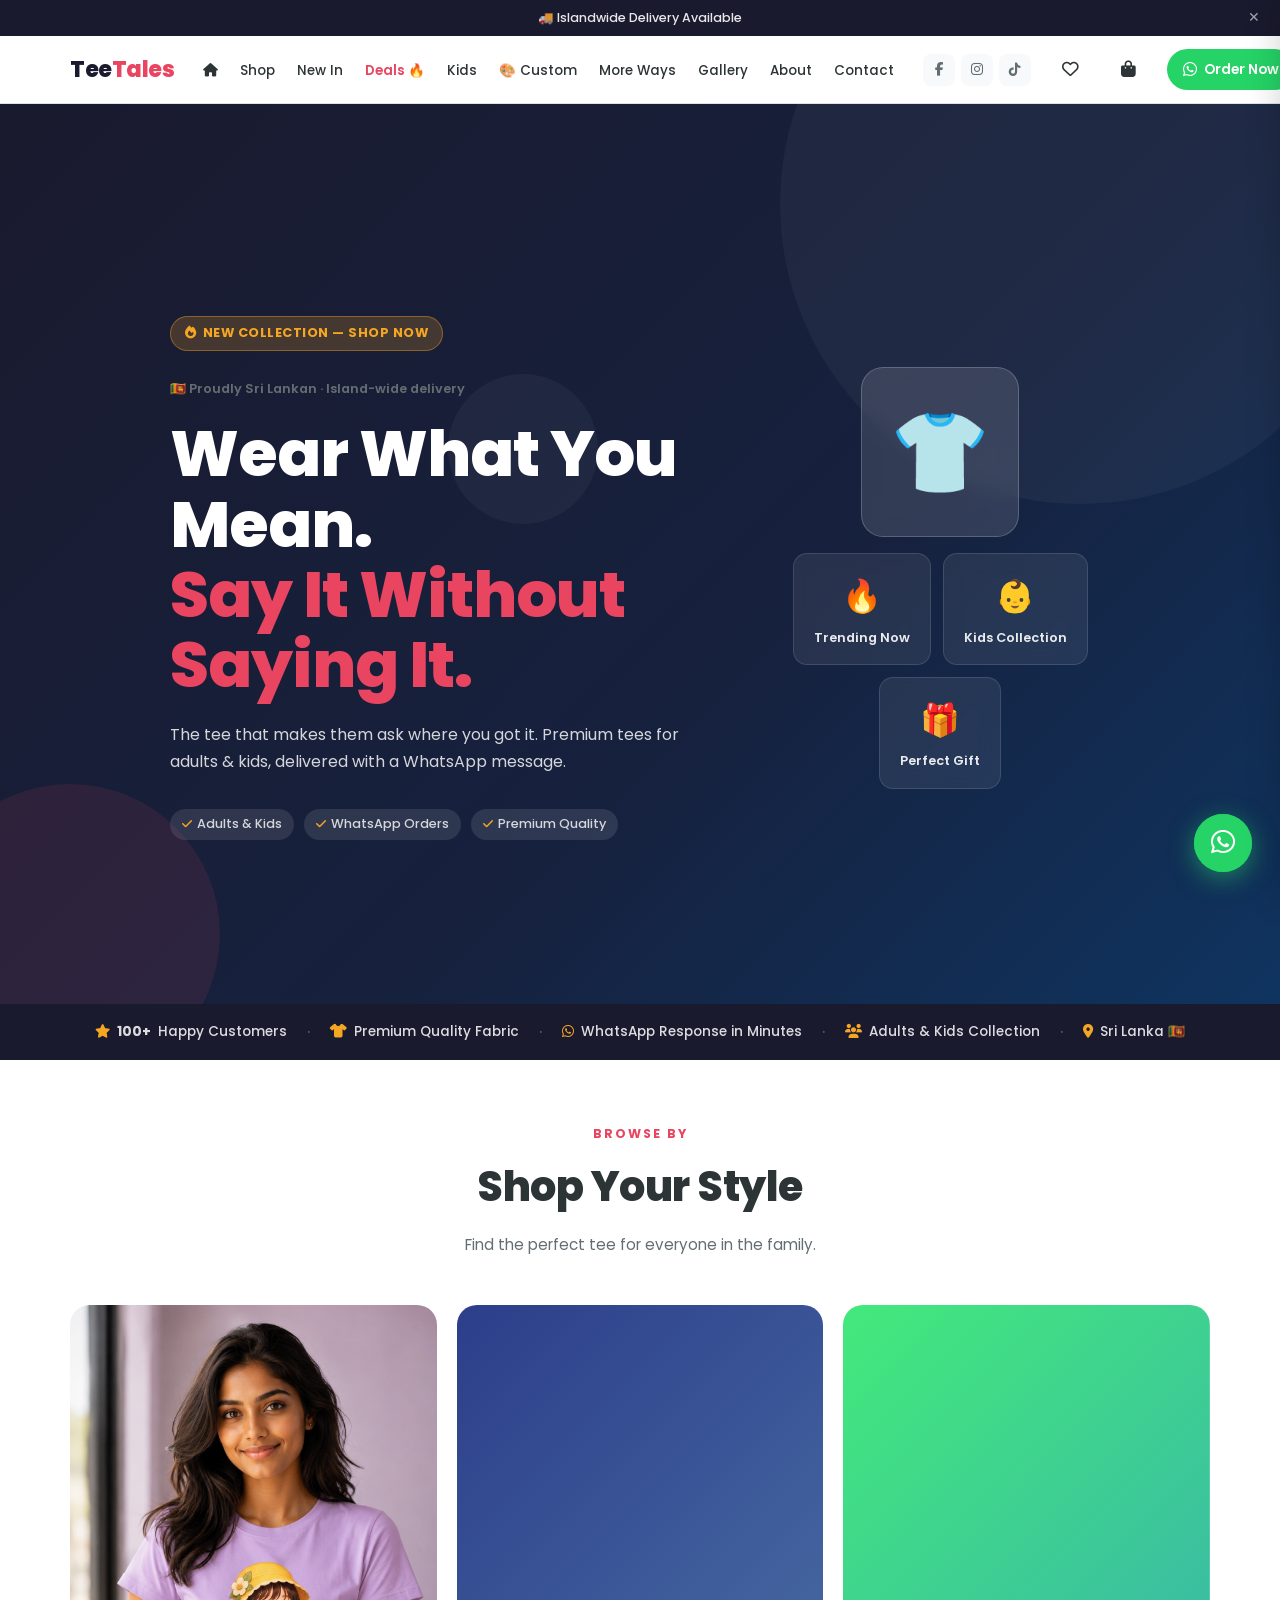
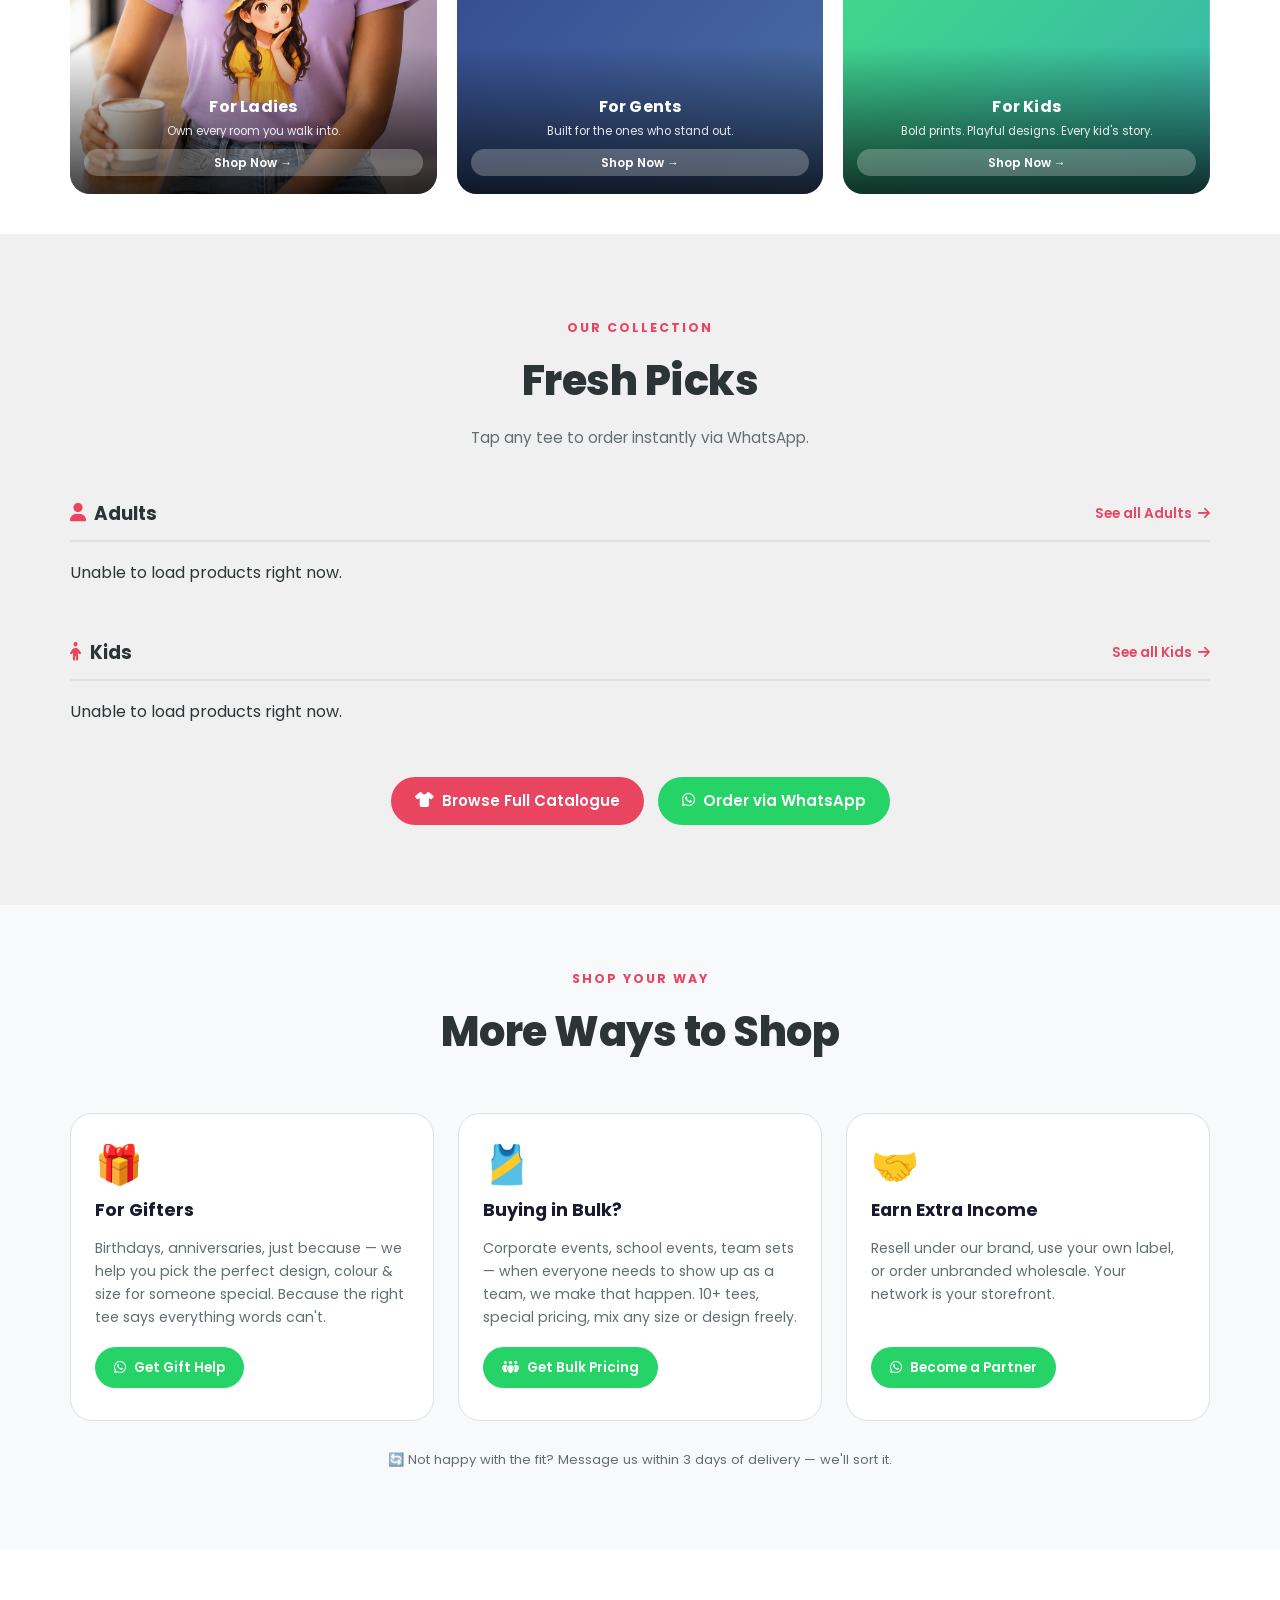
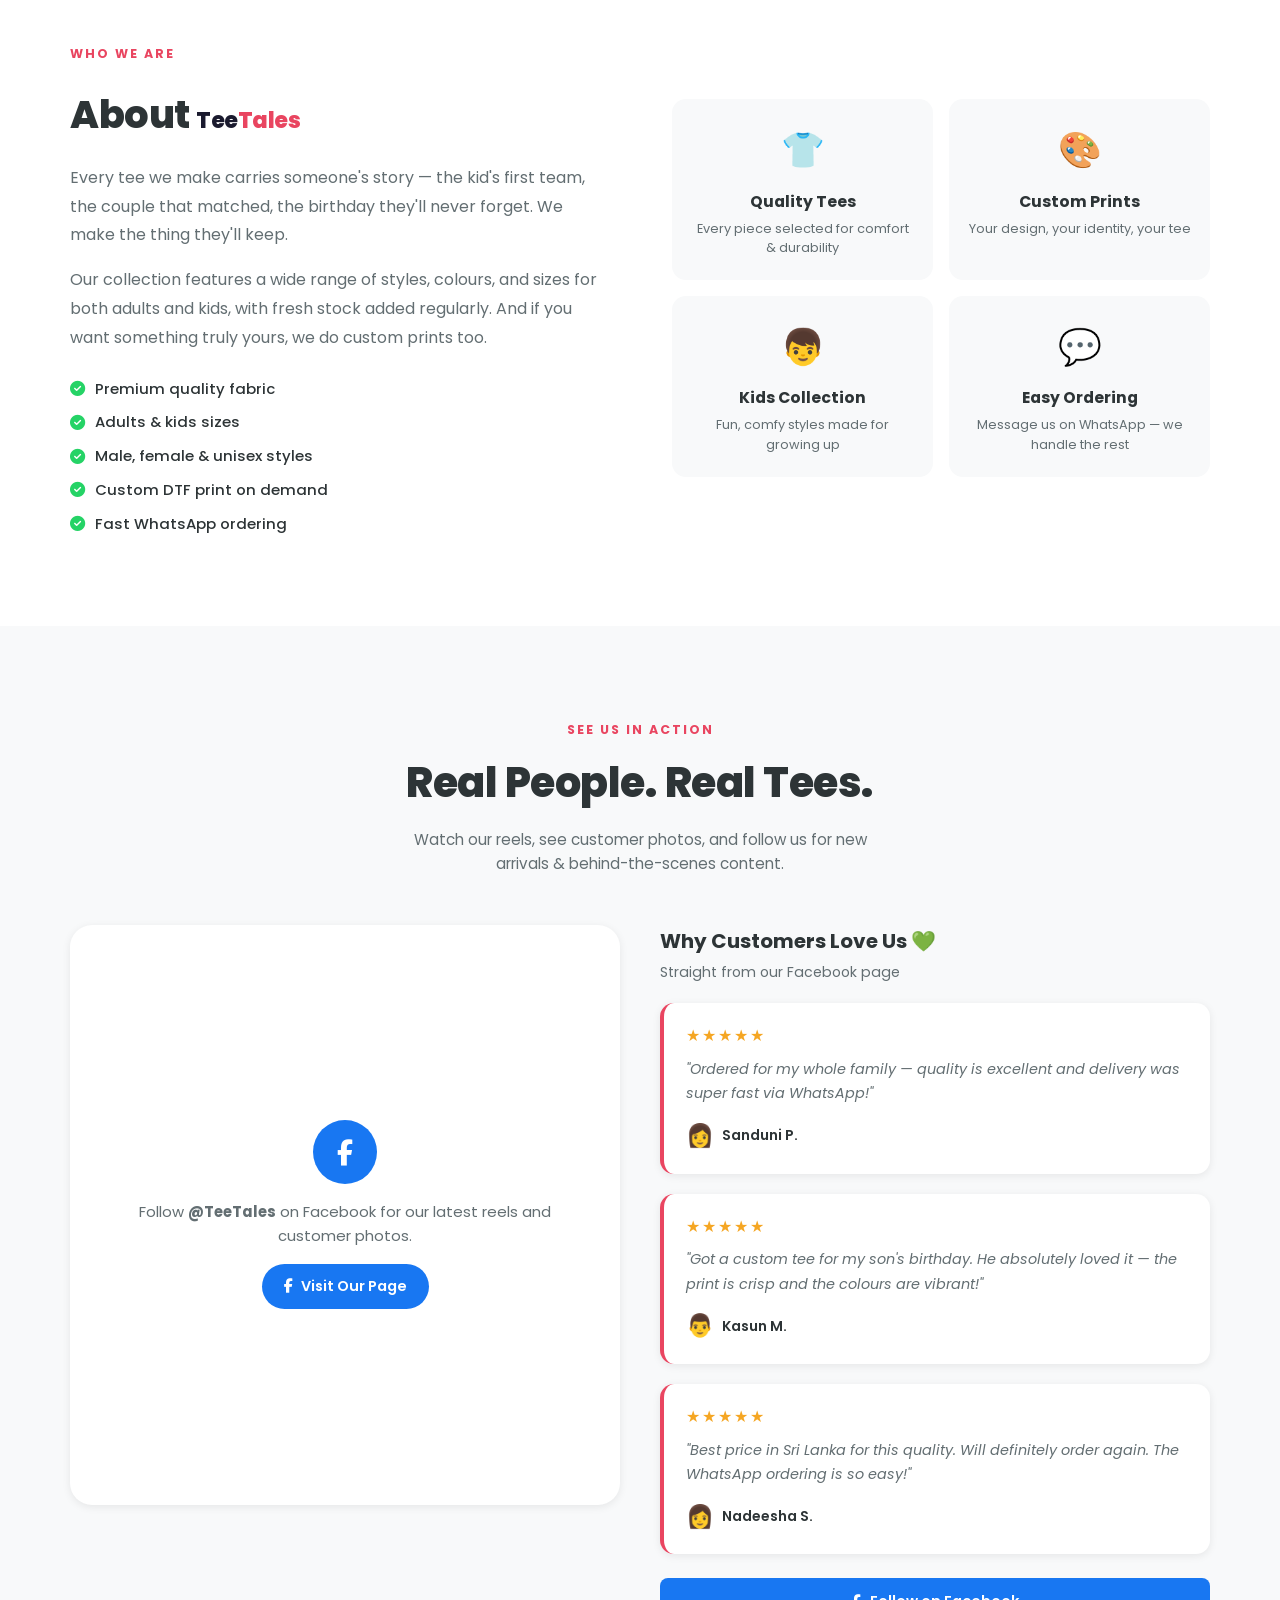
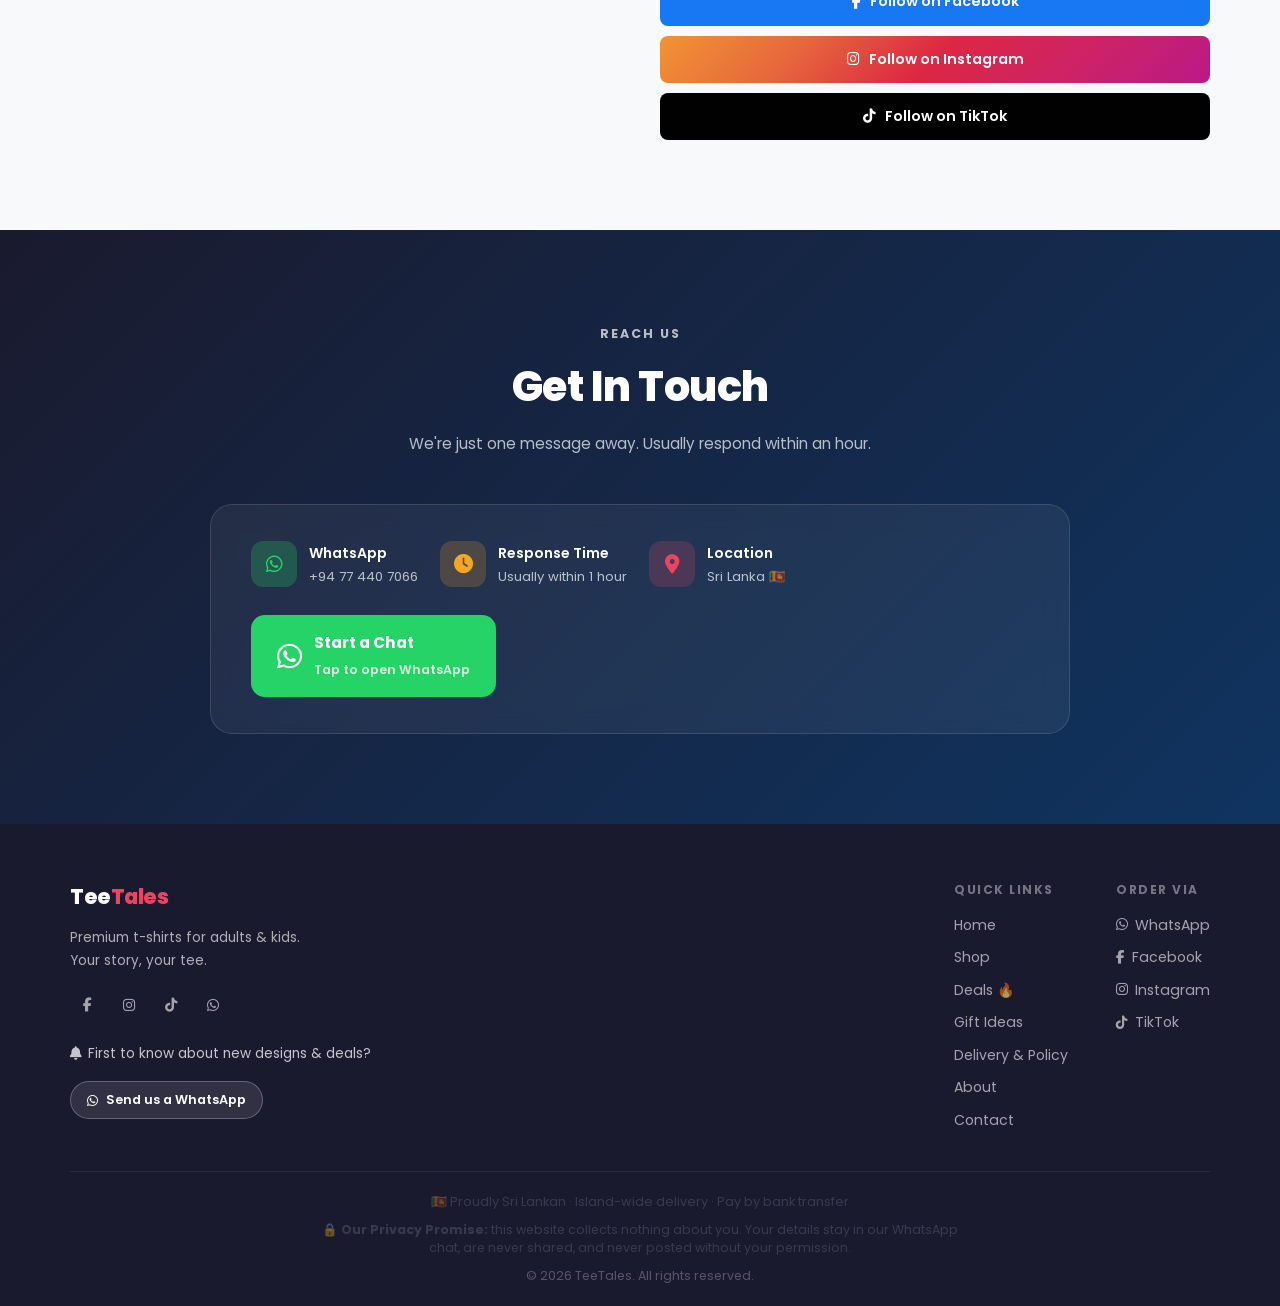
==== commit d78dca41: "Phase16to18" ====
--- a/index.html
+++ b/index.html
@@ -9,6 +9,9 @@
     gtag('js', new Date());
     gtag('config', 'G-14KFYCPS4G');
   </script>
+  <link rel="manifest" href="/manifest.json" />
+  <meta name="theme-color" content="#1a1a2e" />
+  <link rel="apple-touch-icon" href="/img/icons/icon-192.png" />
   <meta charset="UTF-8" />
   <meta name="viewport" content="width=device-width, initial-scale=1.0" />
   <title>TeeTales — Wear Your Story</title>
@@ -140,14 +143,15 @@
 
   <div class="hero-content">
     <div class="hero-badge"><i class="fas fa-fire"></i> New Collection — Shop Now</div>
+    <div class="hero-sl-badge">🇱🇰 Proudly Sri Lankan · Island-wide delivery</div>
 
     <!-- Identity-focused headline (Tactic 1: Emotional Engineering) -->
     <h1 class="hero-title">
-      Not Just a <span style="white-space:nowrap">T-Shirt.</span><br />
-      <span class="hero-accent">It's Who You Are.</span>
+      Wear What You Mean.<br />
+      <span class="hero-accent">Say It Without Saying It.</span>
     </h1>
     <p class="hero-sub">
-      Every thread, every colour, every cut — curated to tell your story.
+      The tee that makes them ask where you got it.
       Premium tees for adults &amp; kids, delivered with a WhatsApp message.
     </p>
 
@@ -369,7 +373,7 @@
       <div class="way-card">
         <div class="way-icon">🎁</div>
         <h3 class="way-title" data-i18n="For Gifters">For Gifters</h3>
-        <p class="way-sub">Birthdays, anniversaries, just because — we help you pick the perfect design, colour &amp; size for someone special.</p>
+        <p class="way-sub">Birthdays, anniversaries, just because — we help you pick the perfect design, colour &amp; size for someone special. Because the right tee says everything words can't.</p>
         <a href="https://wa.me/94774407066?text=Hi%20TeeTales!%20I%27m%20buying%20a%20gift%20for%20someone.%20Can%20you%20help%20me%20choose%20the%20perfect%20tee%3F%20%F0%9F%8E%81"
            target="_blank" rel="noopener" class="way-wa-btn" data-wa-source="gift_help">
           <i class="fab fa-whatsapp"></i> <span data-i18n="Get Gift Help">Get Gift Help</span>
@@ -379,7 +383,7 @@
       <div class="way-card">
         <div class="way-icon">🎽</div>
         <h3 class="way-title" data-i18n="Buying in Bulk?">Buying in Bulk?</h3>
-        <p class="way-sub">Corporate events, school events, team sets — 10+ tees, special pricing, mix any size or design freely.</p>
+        <p class="way-sub">Corporate events, school events, team sets — when everyone needs to show up as a team, we make that happen. 10+ tees, special pricing, mix any size or design freely.</p>
         <a href="bulk.html" class="way-wa-btn">
           <i class="fas fa-people-group"></i> <span data-i18n="Get Bulk Pricing">Get Bulk Pricing</span>
         </a>
@@ -396,6 +400,7 @@
       </div>
 
     </div>
+    <p class="zero-risk-note">🔄 Not happy with the fit? Message us within 3 days of delivery — we'll sort it.</p>
   </div>
 </section>
 
@@ -409,8 +414,8 @@
         <span class="section-label" data-i18n="Who We Are">Who We Are</span>
         <h2>About <span class="brand-tee">Tee</span><span class="brand-tales">Tales</span></h2>
         <p>
-          Every t-shirt tells a story. At TeeTales, we bring you quality, comfort, and style
-          in every piece — whether you're shopping for yourself, your kids, or gifting someone special.
+          Every tee we make carries someone's story — the kid's first team, the couple that
+          matched, the birthday they'll never forget. We make the thing they'll keep.
         </p>
         <p>
           Our collection features a wide range of styles, colours, and sizes for both adults
@@ -623,6 +628,7 @@
       </div>
     </div>
     <div class="footer-bottom">
+      <p class="sl-trust-line">🇱🇰 Proudly Sri Lankan · Island-wide delivery · Pay by bank transfer</p>
       <p class="privacy-promise">🔒 <strong>Our Privacy Promise:</strong> this website collects nothing about you. Your details stay in our WhatsApp chat, are never shared, and never posted without your permission.</p>
       <p>&copy; <span id="footerYear"></span> TeeTales. All rights reserved.</p>
     </div>
--- a/css/style.css
+++ b/css/style.css
@@ -192,19 +192,21 @@
 
 .size-qty-group-label { font-size: .78rem; font-weight: 700; color: var(--text-muted); margin: 14px 0 8px; text-transform: uppercase; letter-spacing: .03em; }
 .size-qty-group-label:first-of-type { margin-top: 0; }
-.size-qty-grid { display: grid; grid-template-columns: repeat(auto-fill, minmax(90px, 1fr)); gap: 10px; }
+.size-qty-grid { display: grid; grid-template-columns: repeat(auto-fill, minmax(72px, 1fr)); gap: 8px; }
 .size-qty-item {
   border: 1px solid var(--border); border-radius: var(--radius-sm);
-  padding: 10px 8px; text-align: center;
-}
-.size-qty-item .sq-label { font-weight: 700; font-size: .82rem; margin-bottom: 8px; }
-.size-qty-stepper { display: flex; align-items: center; justify-content: center; gap: 6px; }
+  padding: 8px 4px; text-align: center;
+  background: #fff; transition: background var(--transition), border-color var(--transition);
+}
+.size-qty-item.has-qty { background: #d9f5e3; border-color: #2e9e5b; }
+.size-qty-item .sq-label { font-weight: 700; font-size: .78rem; margin-bottom: 6px; }
+.size-qty-stepper { display: flex; align-items: center; justify-content: center; gap: 4px; }
 .size-qty-stepper button {
-  width: 26px; height: 26px; border-radius: 50%; background: var(--off-white); color: var(--text);
-  font-weight: 700; font-size: .9rem; flex-shrink: 0;
+  width: 22px; height: 22px; border-radius: 50%; background: var(--off-white); color: var(--text);
+  font-weight: 700; font-size: .82rem; flex-shrink: 0;
 }
 .size-qty-stepper button:hover { background: var(--accent); color: #fff; }
-.size-qty-stepper span { min-width: 18px; font-weight: 700; font-size: .88rem; }
+.size-qty-stepper span { min-width: 16px; font-weight: 700; font-size: .82rem; }
 
 /* ── Cart drawer ────────────────────────────────────────────── */
 .cart-overlay {
@@ -277,6 +279,17 @@
 .pd-size-opt.current { background: var(--primary); color: #fff; border-color: var(--primary); }
 .pd-size-opt.out { opacity: .4; text-decoration: line-through; cursor: not-allowed; }
 .pd-sizerow-hint { display: block; margin-top: 6px; font-size: .68rem; color: var(--text-muted); }
+
+/* 16.4/16.6 Colour swatcher */
+.pd-colourrow { margin-top: 12px; padding: 10px 12px; background: var(--off-white); border-radius: var(--radius-sm); }
+.pd-colourrow-label { display: block; font-size: .68rem; text-transform: uppercase; letter-spacing: .7px; color: var(--text-muted); font-weight: 700; margin-bottom: 8px; }
+.pd-colourrow-label strong { text-transform: none; letter-spacing: 0; color: var(--text); font-size: .78rem; }
+.pd-colourrow-swatches { display: flex; gap: 10px; flex-wrap: wrap; }
+.pd-colour-swatch { width: 28px; height: 28px; border-radius: 50%; display: inline-block; border: 2px solid #fff; box-shadow: 0 0 0 1.5px var(--border); cursor: pointer; transition: box-shadow .15s, transform .12s; position: relative; }
+a.pd-colour-swatch:hover { box-shadow: 0 0 0 1.5px var(--accent); transform: translateY(-1px); }
+.pd-colour-swatch.current { box-shadow: 0 0 0 2px var(--primary); }
+.pd-colour-swatch.out { opacity: .35; cursor: not-allowed; }
+.pd-colour-swatch.out::after { content: ''; position: absolute; left: 2px; right: 2px; top: 50%; height: 1.5px; background: var(--text-muted); transform: rotate(-45deg); }
 
 /* "+N more sizes" hint on product cards */
 .card-more-sizes { color: var(--accent); font-weight: 700; font-size: .72rem; white-space: nowrap; }
@@ -392,6 +405,26 @@
 .cart-item-save:hover { color: var(--gold); }
 .cart-page-item .cart-item-save { font-size: .75rem; }
 .cart-cod-note { font-size: .76rem; color: var(--text-muted); text-align: center; margin: 4px 0 10px; }
+.wa-response-note { font-size: .74rem; color: var(--wa-green); font-weight: 600; text-align: center; margin: 6px 0 0; }
+
+/* 17.11 Cart abandonment nudge */
+@keyframes ttCartPulse {
+  0%, 100% { box-shadow: 0 0 0 0 rgba(37, 211, 102, .55); }
+  50%      { box-shadow: 0 0 0 10px rgba(37, 211, 102, 0); }
+}
+.cart-wa-btn.pulse { animation: ttCartPulse 1.4s ease-out infinite; }
+.cart-float-bar {
+  position: fixed; left: 12px; right: 12px; bottom: 14px; z-index: 500;
+  display: none; align-items: center; justify-content: space-between;
+  background: var(--primary); color: #fff; text-decoration: none;
+  padding: 12px 16px; border-radius: var(--radius-md); font-size: .85rem; font-weight: 600;
+  box-shadow: var(--shadow-lg);
+}
+.cart-float-bar span { font-size: 1.1rem; }
+@media (max-width: 640px) { .cart-float-bar { display: flex; } }
+
+/* 17.12 Sri Lanka trust signal */
+.sl-trust-line { font-size: .8rem; color: var(--text-muted); text-align: center; margin: 0 0 8px; }
 .cart-note-field { margin-bottom: 12px; }
 .cart-note-field label { display: block; font-size: .76rem; color: var(--text-muted); margin-bottom: 4px; }
 .cart-note-field input {
@@ -604,6 +637,11 @@
   padding: 6px 14px; border-radius: 50px;
   font-size: .8rem; font-weight: 700; letter-spacing: .5px; text-transform: uppercase;
   margin-bottom: 24px;
+}
+.hero-sl-badge {
+  display: inline-flex; align-items: center; gap: 6px;
+  font-size: .8rem; font-weight: 600; color: var(--text-muted);
+  margin: -14px 0 20px; text-transform: none;
 }
 
 .hero-title {
@@ -1817,6 +1855,7 @@
   grid-template-columns: repeat(3, 1fr);
   gap: 24px;
 }
+.zero-risk-note { text-align: center; font-size: .82rem; color: var(--text-muted); margin: 28px 0 0; }
 .way-card {
   background: var(--white);
   border: 1px solid var(--border);
@@ -2045,6 +2084,9 @@
 .pd-badges { display: flex; gap: 6px; flex-wrap: wrap; margin-bottom: 8px; }
 .pd-title { font-size: 1.35rem; font-weight: 800; color: var(--text); margin: 0 0 2px; line-height: 1.3; }
 @media (max-width: 480px) { .pd-title { font-size: 1.15rem; } }
+.pd-identity { font-size: .88rem; font-style: italic; color: var(--text-muted); margin: 0 0 10px; }
+.pd-value-line { font-size: .78rem; color: var(--text-muted); margin: 2px 0 12px; }
+.pd-zero-risk { font-size: .78rem; color: var(--text-muted); margin: 0 0 14px; }
 .pd-price-block { display: flex; align-items: center; gap: 10px; flex-wrap: wrap; }
 .pd-price-current { font-size: 1.5rem; font-weight: 800; color: #c62a32; }
 .pd-price-strike  { font-size: .95rem; color: #888; text-decoration: line-through; font-weight: 600; }
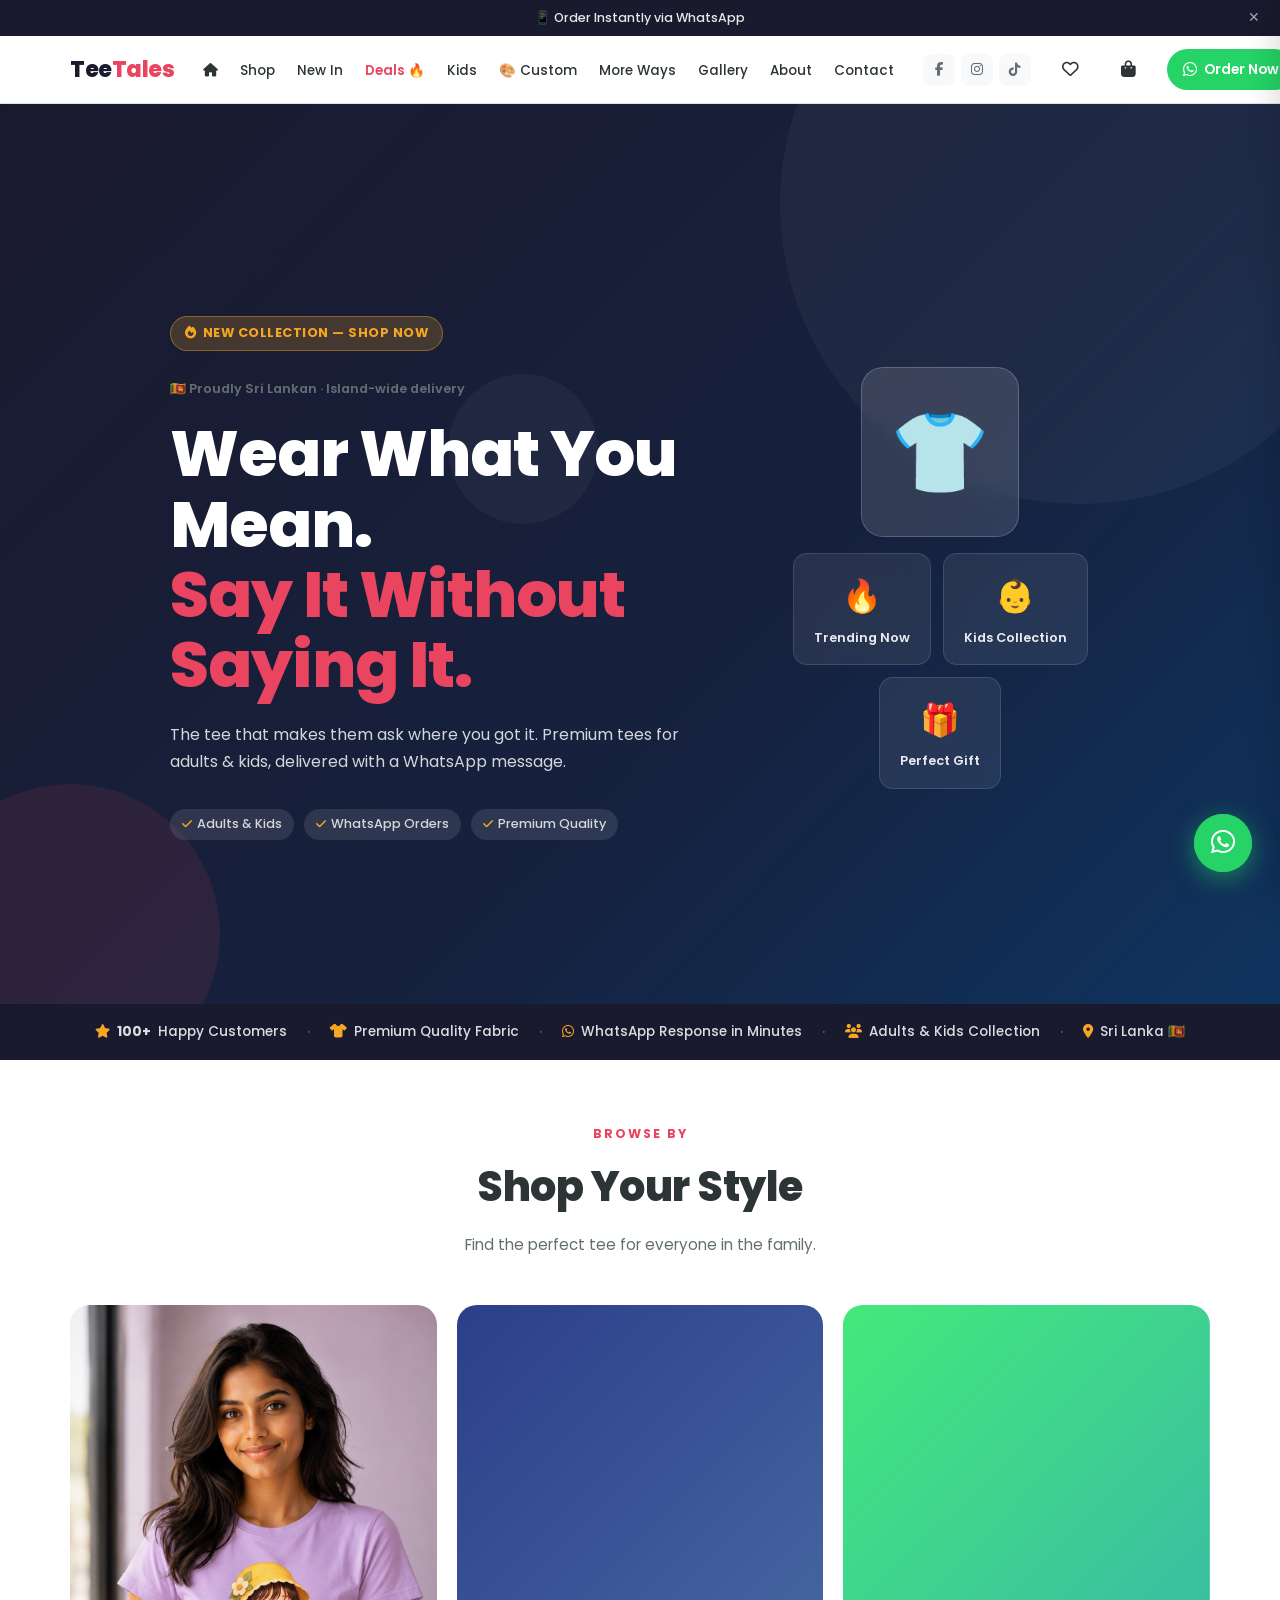
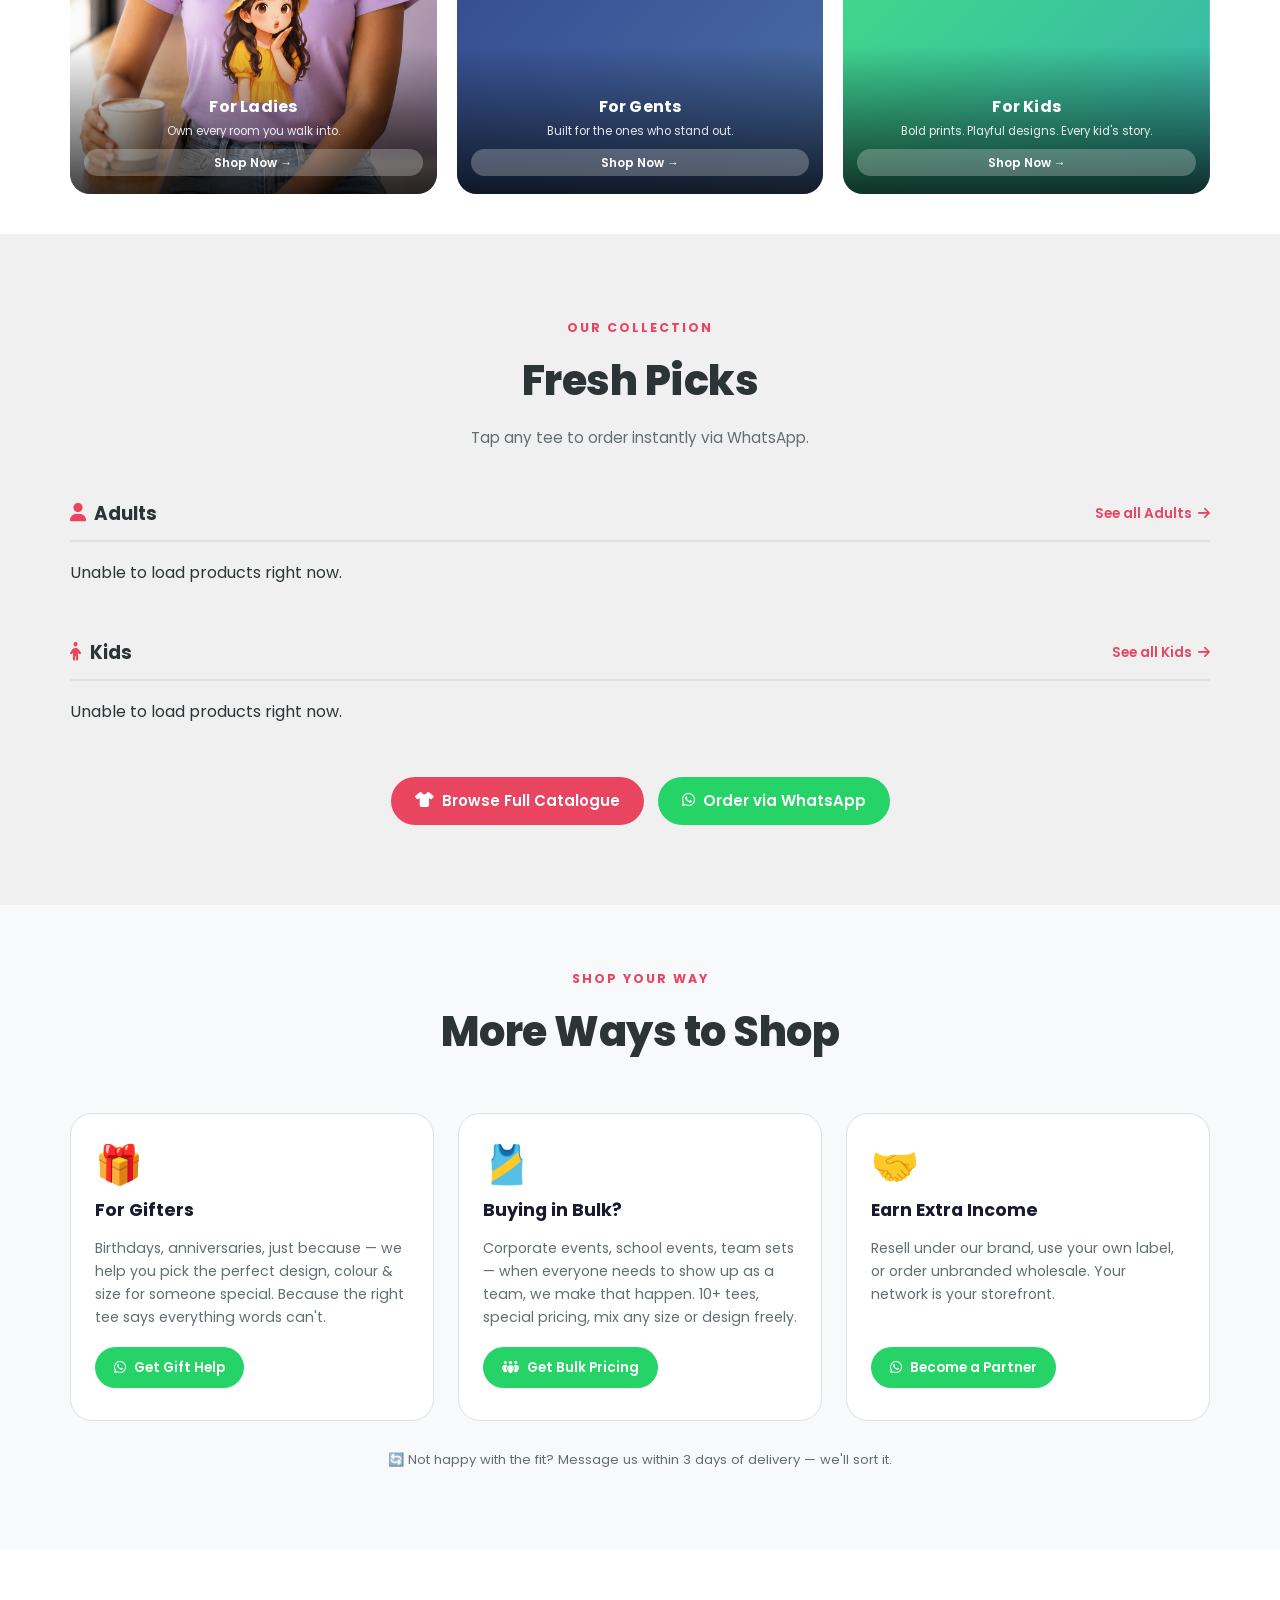
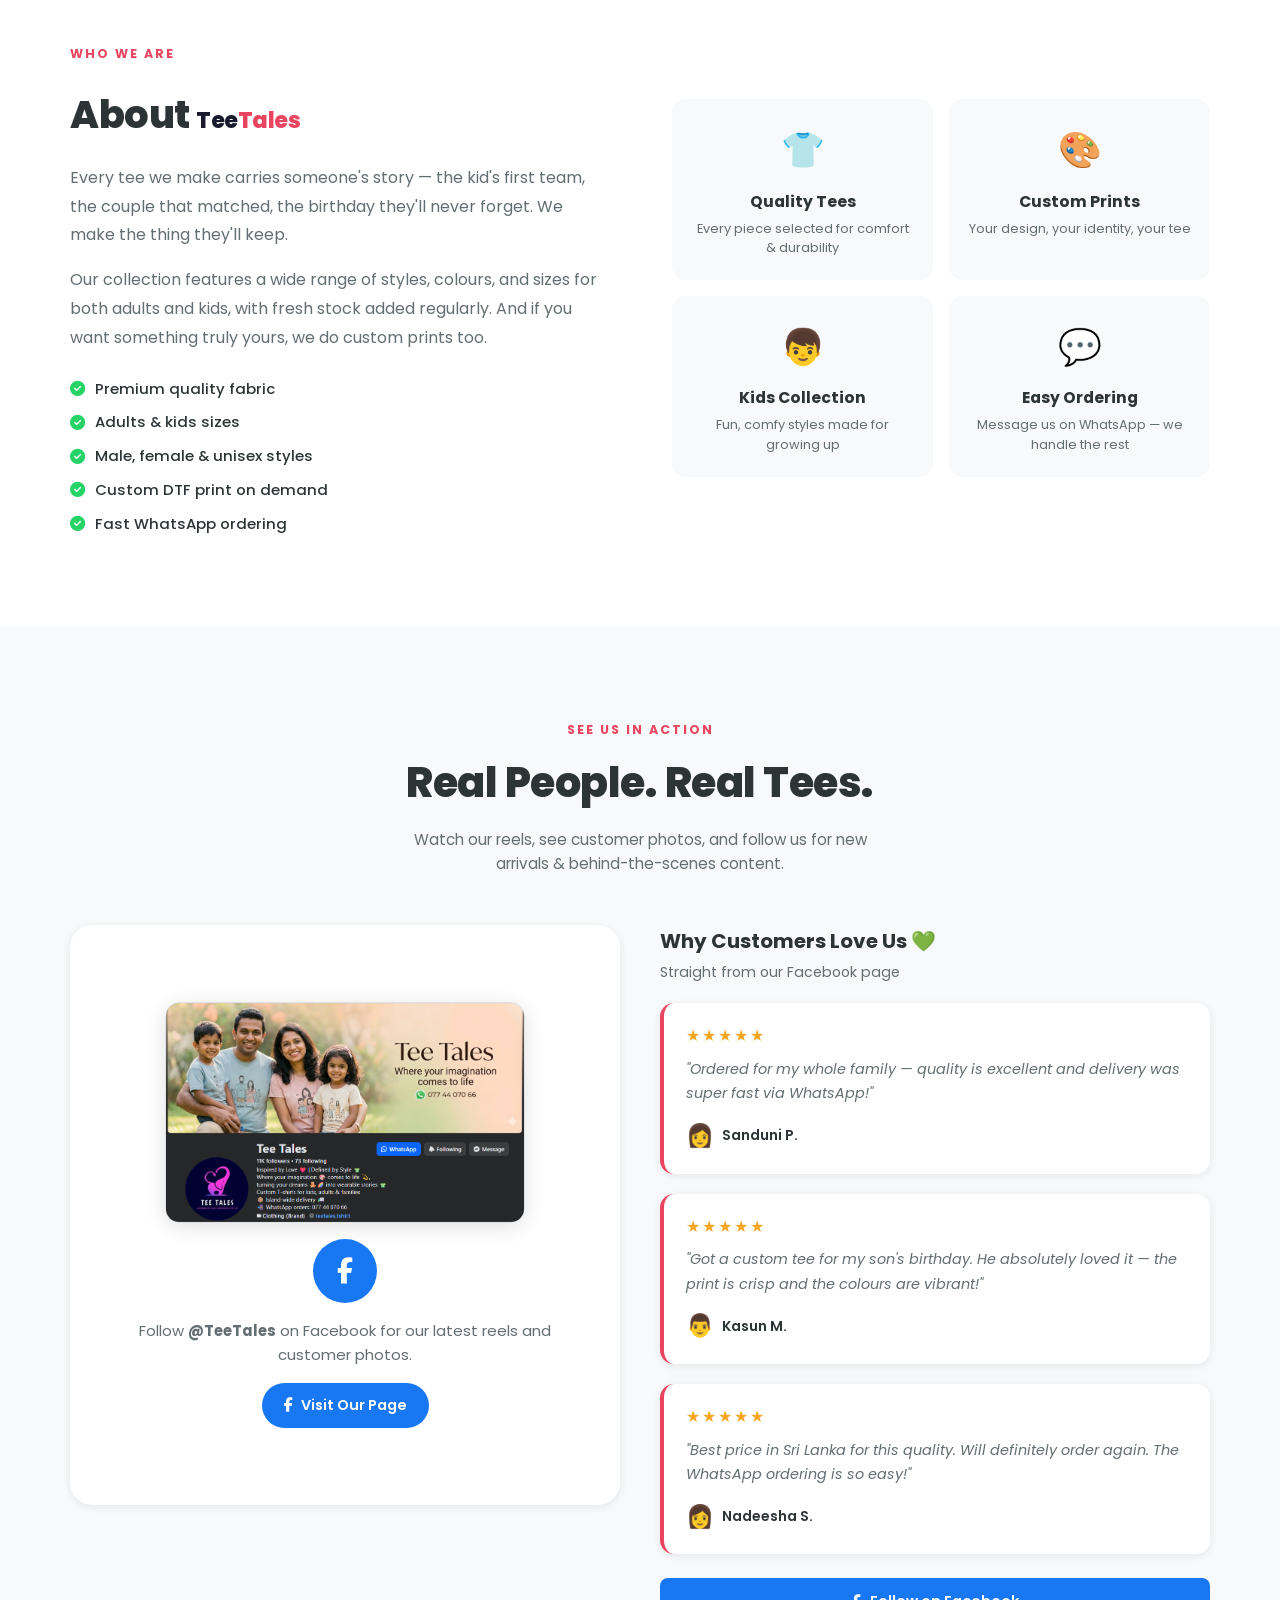
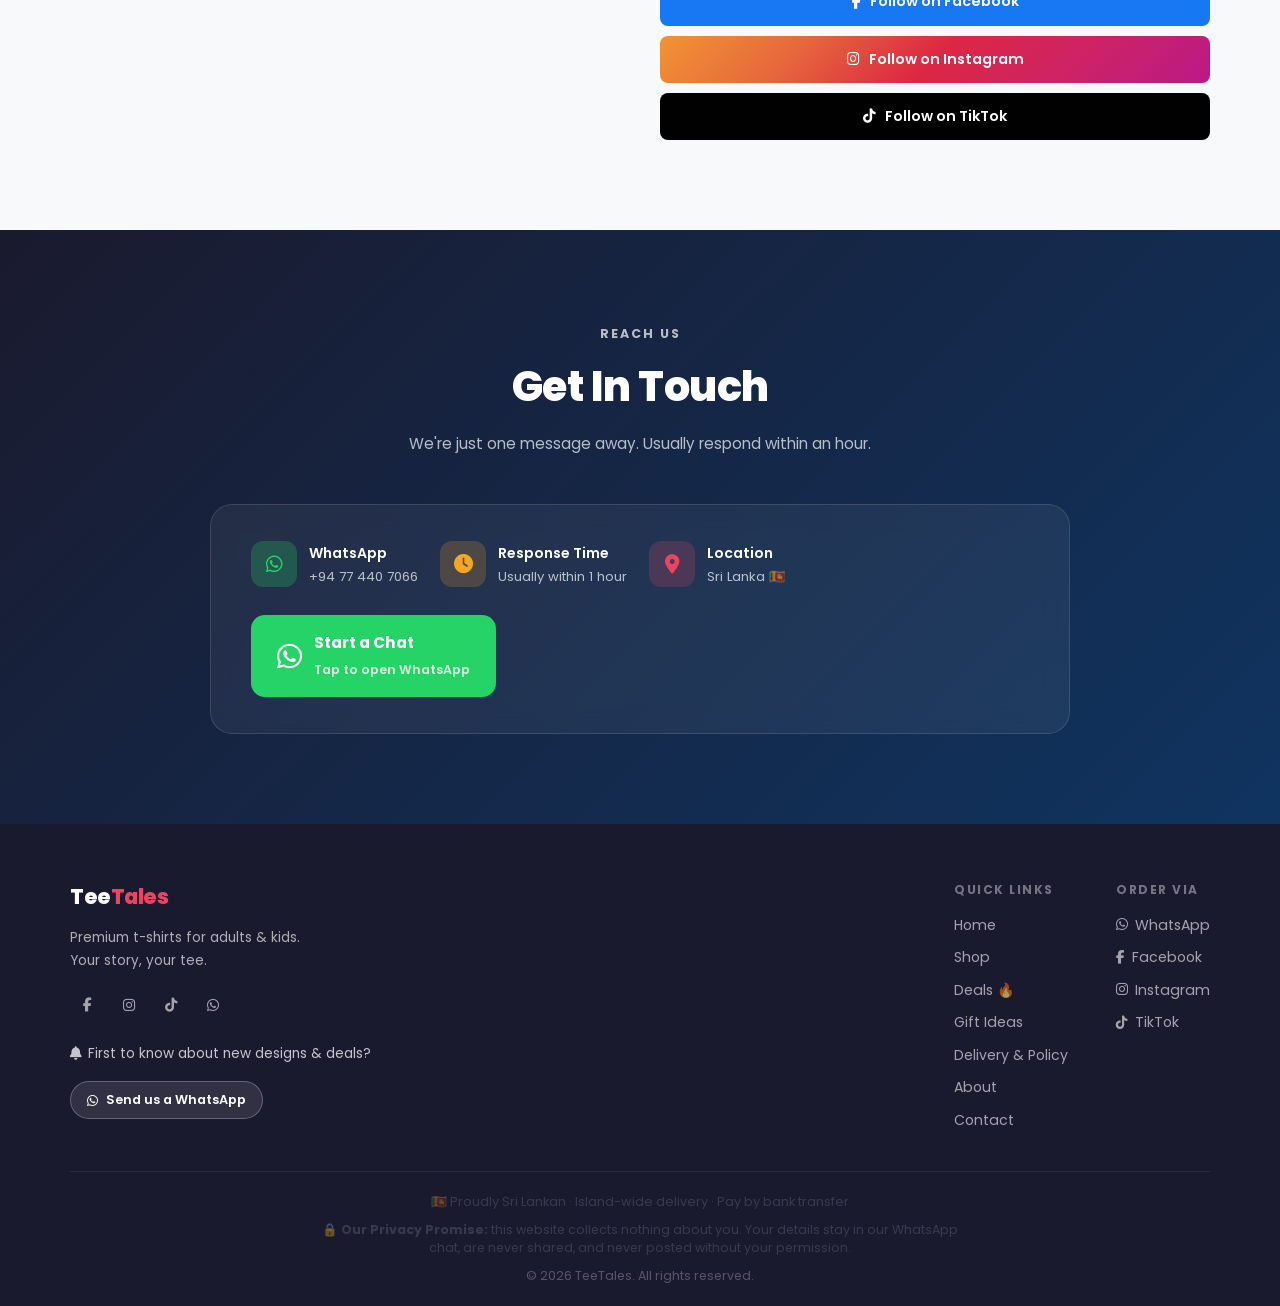
==== commit 78538c5c: "fbss" ====
--- a/index.html
+++ b/index.html
@@ -482,6 +482,7 @@
              data-show-facepile="true">
           <!-- Fallback if FB SDK is blocked -->
           <div class="fb-fallback">
+            <img src="img/other/teetalesfb.png" alt="TeeTales Facebook Page" class="fb-fallback-shot" loading="lazy" />
             <div class="fb-fallback-icon"><i class="fab fa-facebook-f"></i></div>
             <p>Follow <strong>@TeeTales</strong> on Facebook for our latest reels and customer photos.</p>
             <a href="https://facebook.com/teetales" target="_blank" rel="noopener" class="btn-fb">
--- a/css/style.css
+++ b/css/style.css
@@ -1271,6 +1271,10 @@
   text-align: center; padding: 48px 32px;
   display: flex; flex-direction: column; align-items: center; gap: 16px;
 }
+.fb-fallback-shot {
+  width: 100%; max-width: 360px; border-radius: var(--radius-md);
+  box-shadow: var(--shadow-md); border: 1px solid var(--border);
+}
 .fb-fallback-icon {
   width: 64px; height: 64px; border-radius: 50%;
   background: #1877f2; color: var(--white);
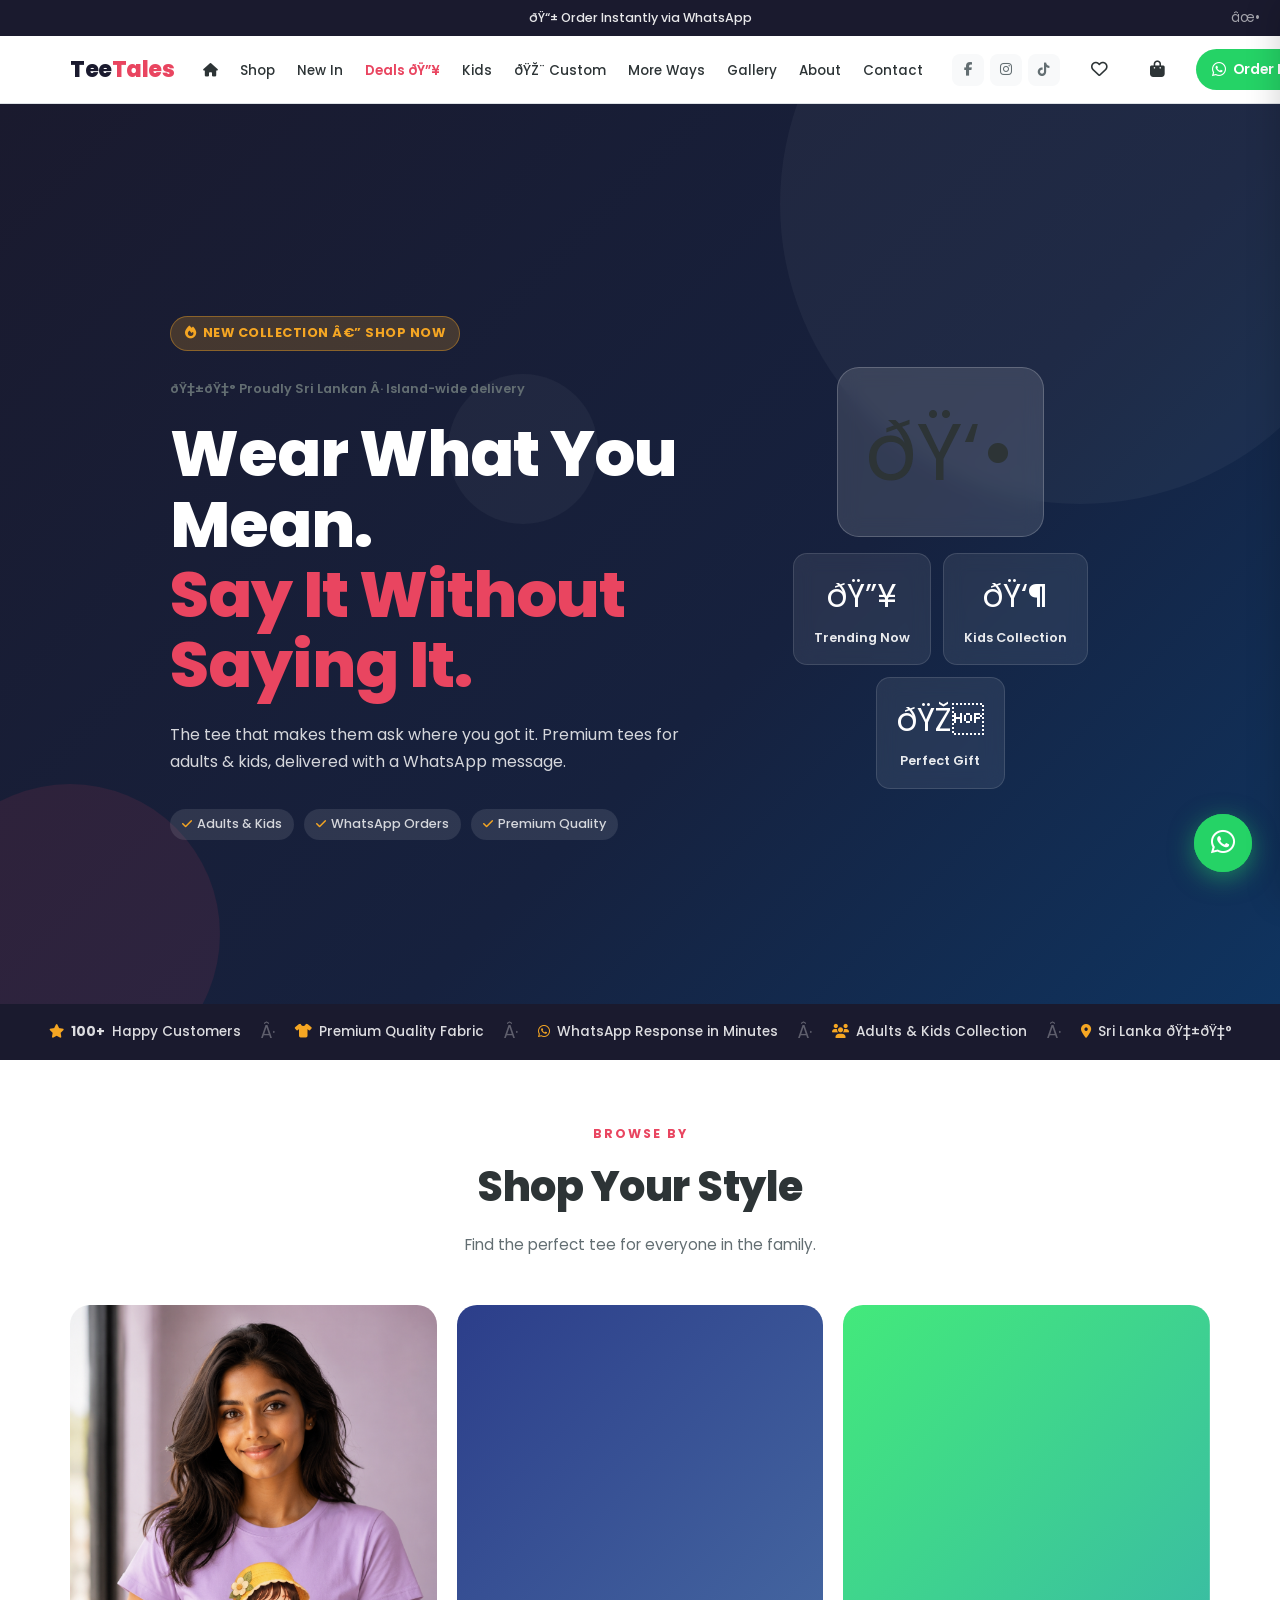
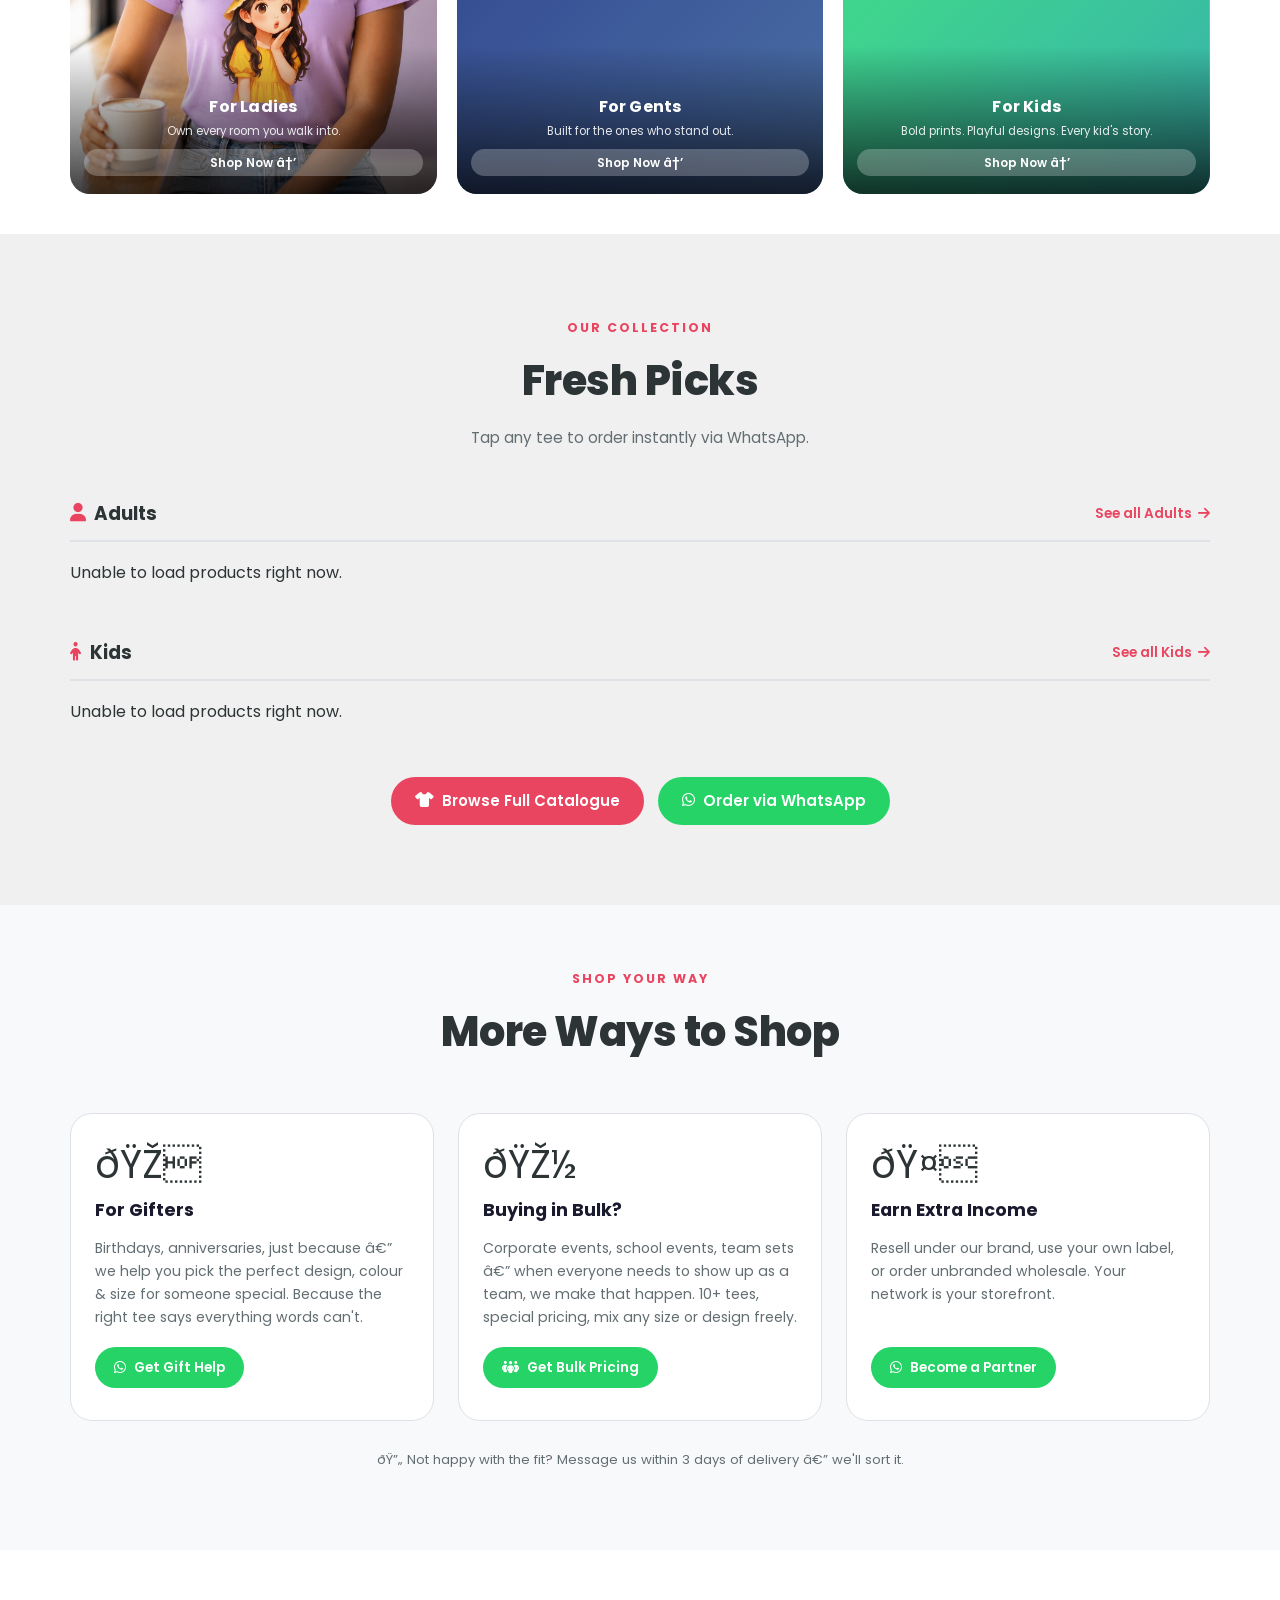
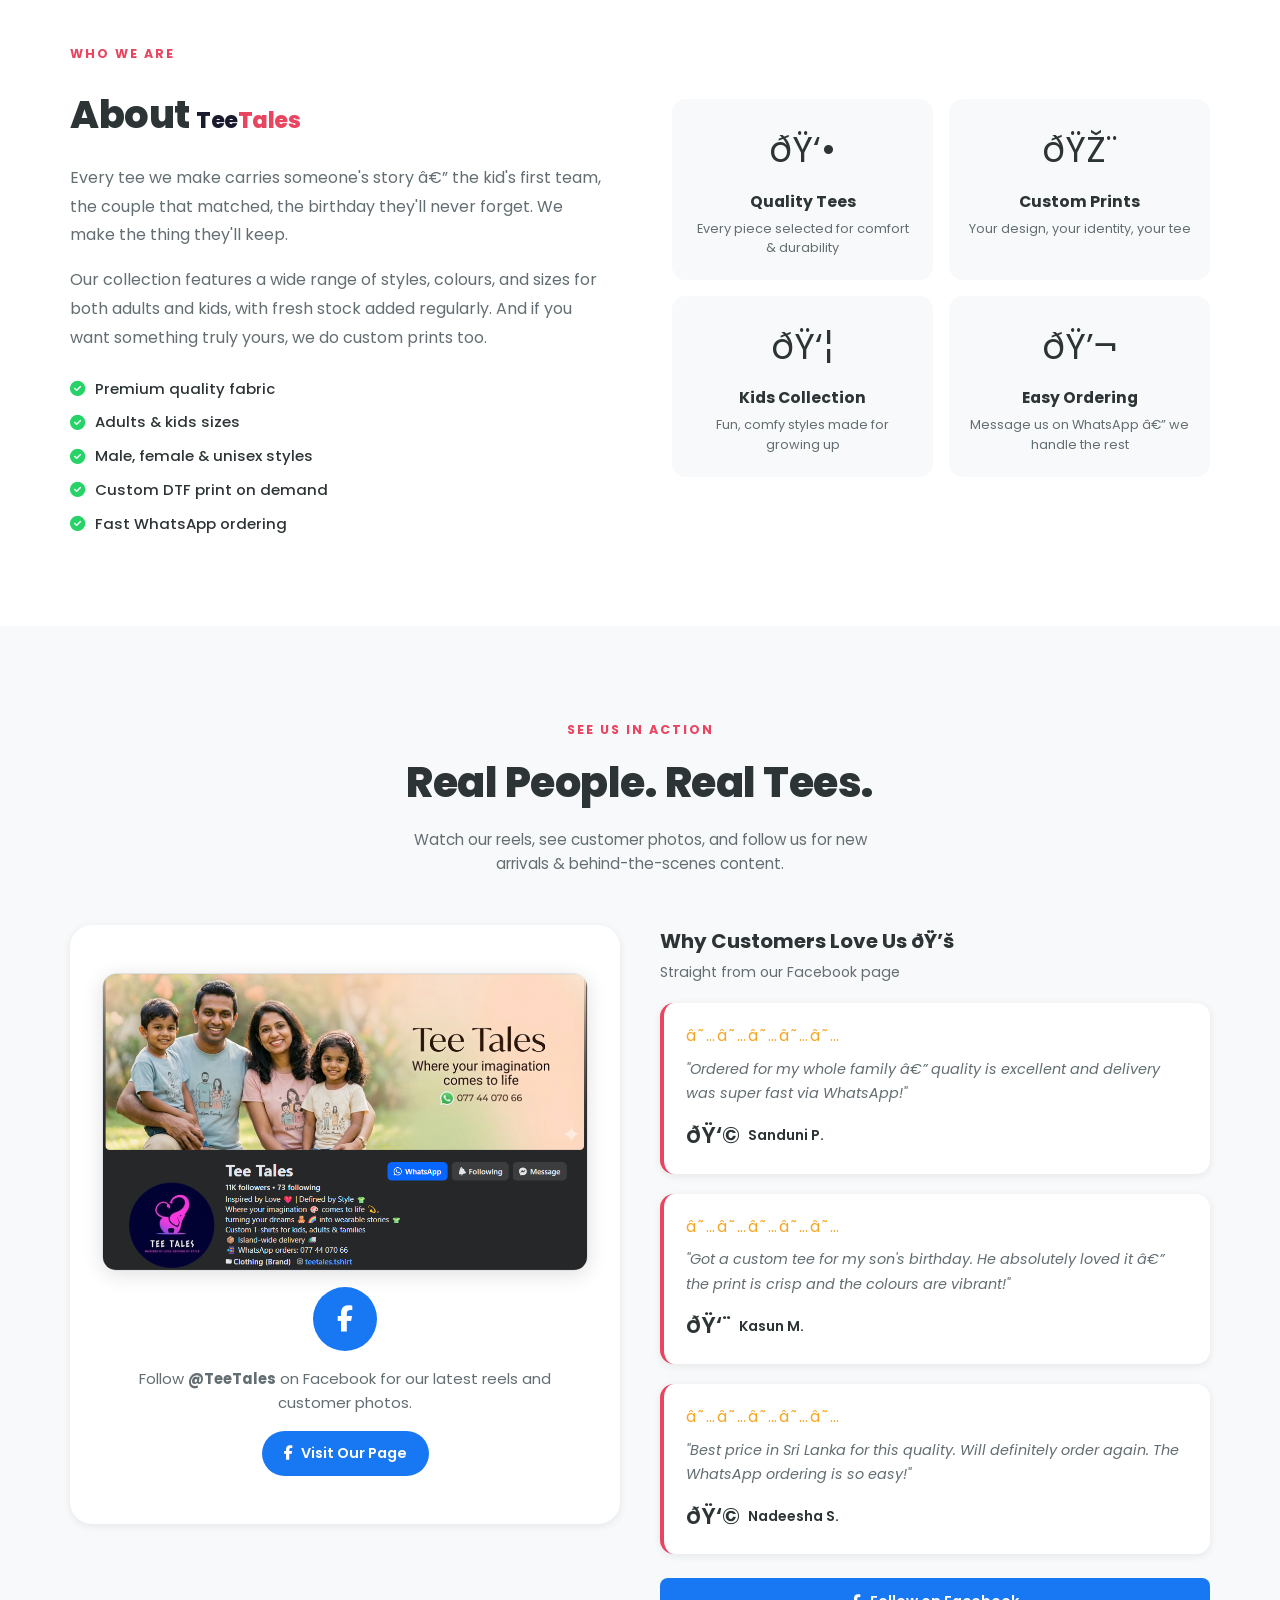
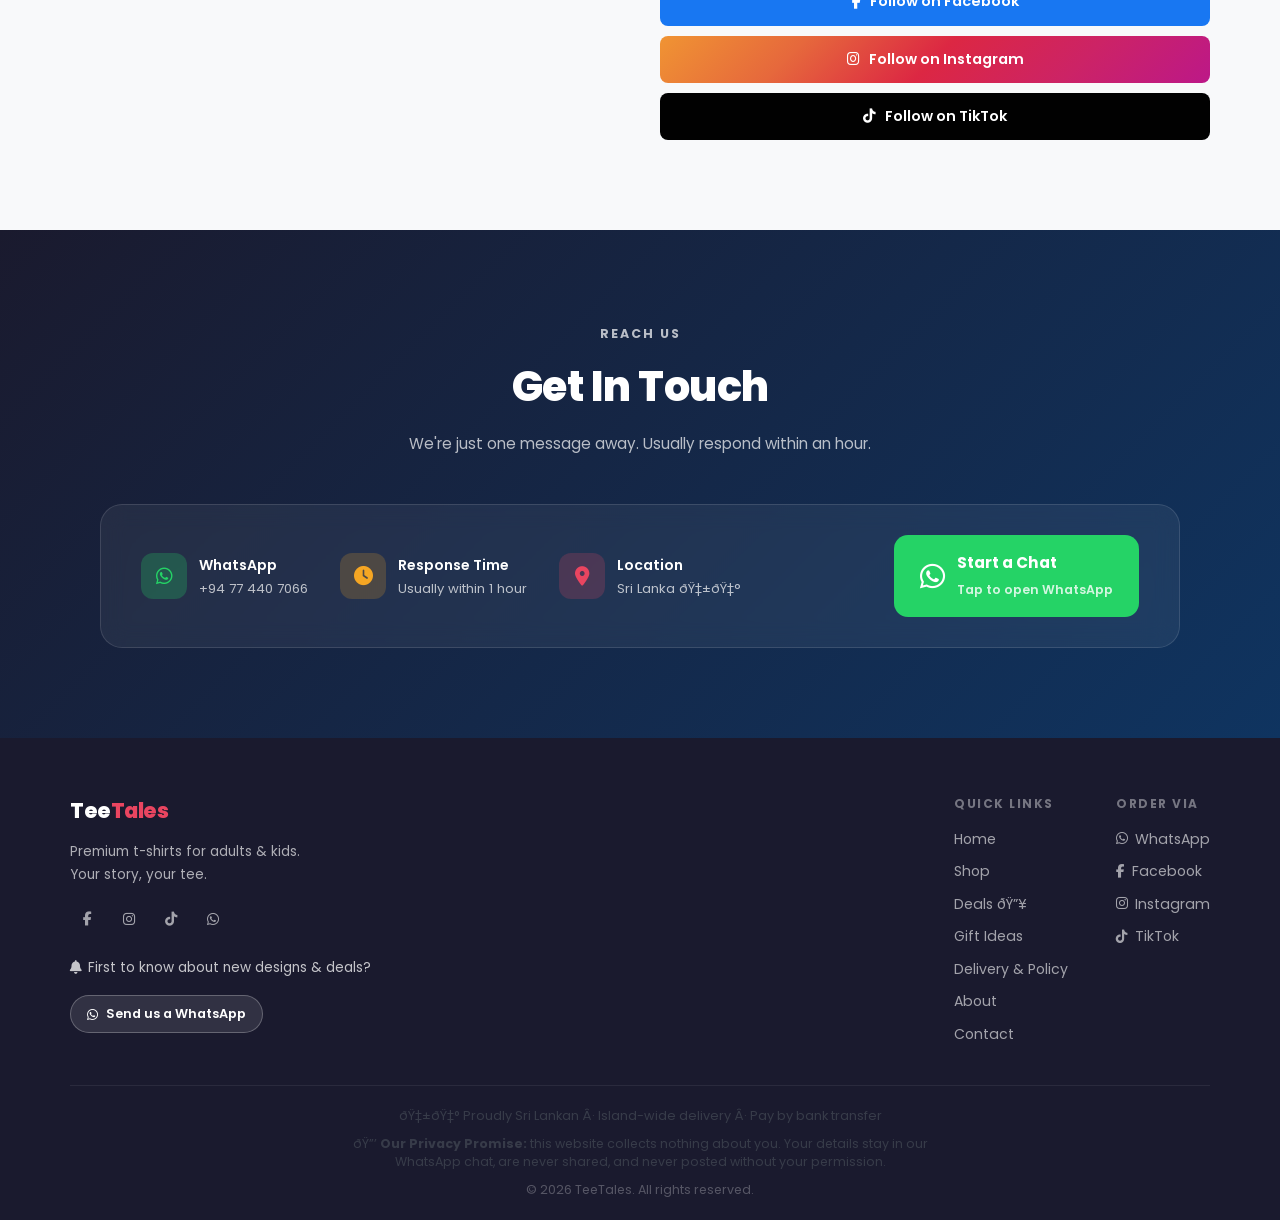
==== commit c3928b5d: "Phase 22.1" ====
--- a/index.html
+++ b/index.html
@@ -9,6 +9,23 @@
     gtag('js', new Date());
     gtag('config', 'G-14KFYCPS4G');
   </script>
+  <!-- Meta Pixel Code — 22.1, retargeting/conversion tracking, see js/main.js trackWA()/cartAdd() for events -->
+  <script>
+  !function(f,b,e,v,n,t,s)
+  {if(f.fbq)return;n=f.fbq=function(){n.callMethod?
+  n.callMethod.apply(n,arguments):n.queue.push(arguments)};
+  if(!f._fbq)f._fbq=n;n.push=n;n.loaded=!0;n.version='2.0';
+  n.queue=[];t=b.createElement(e);t.async=!0;
+  t.src=v;s=b.getElementsByTagName(e)[0];
+  s.parentNode.insertBefore(t,s)}(window, document,'script',
+  'https://connect.facebook.net/en_US/fbevents.js');
+  fbq('init', '1187191430003527');
+  fbq('track', 'PageView');
+  </script>
+  <noscript><img height="1" width="1" style="display:none"
+  src="https://www.facebook.com/tr?id=1187191430003527&ev=PageView&noscript=1"
+  /></noscript>
+  <!-- End Meta Pixel Code -->
   <link rel="manifest" href="/manifest.json" />
   <meta name="theme-color" content="#1a1a2e" />
   <link rel="apple-touch-icon" href="/img/icons/icon-192.png" />
@@ -676,4 +693,4 @@
   src="https://connect.facebook.net/en_US/sdk.js#xfbml=1&version=v19.0">
 </script>
 </body>
-</html>+</html>
--- a/css/style.css
+++ b/css/style.css
@@ -26,15 +26,48 @@
   --text:          #2d3436;
   --text-muted:    #636e72;
   --border:        #dee2e6;
+  --sale-red:      var(--sale-red); /* 20.4: sale price / discount badge red — was a repeated raw hex */
+  --price-orange:  var(--price-orange); /* 20.4: cart bulk-price / savings orange */
+  --success-green: var(--success-green); /* 20.4: in-stock / bulk-unlocked / success green */
   --shadow-sm:     0 2px 8px rgba(0,0,0,.08);
   --shadow-md:     0 4px 20px rgba(0,0,0,.12);
   --shadow-lg:     0 8px 40px rgba(0,0,0,.16);
   --radius-sm:     8px;
   --radius-md:     14px;
   --radius-lg:     22px;
+  --radius-pill:   999px; /* 20.4: covers raw 50px/999px pill-shape radii */
   --transition:    0.25s ease;
   --font:          'Poppins', sans-serif;
   --nav-h:         68px;
+}
+
+/* ── Phase 21: Scroll reveal ("float in") ──────────────────────
+   .reveal is only ever added by JS (initScrollReveal in main.js) —
+   if JS is off, this class never appears, so content stays visible
+   by default. .revealed is added the first time each box scrolls
+   into view. */
+.reveal {
+  opacity: 0;
+  transform: translateY(45px);
+  transition: opacity .7s cubic-bezier(.16,1,.3,1), transform .7s cubic-bezier(.16,1,.3,1);
+}
+.reveal.revealed { opacity: 1; transform: translateY(0); }
+@media (prefers-reduced-motion: reduce) {
+  .reveal { opacity: 1; transform: none; transition: none; }
+}
+
+/* ── 22.5: Card hover-zoom, gated to real mouse devices only ──
+   Plain :hover can "stick" on a card after a tap on touchscreens
+   until the user taps elsewhere. Restricting the zoom/lift/shadow
+   to devices that report a real hover + fine pointer (i.e. a mouse)
+   means touch devices just get the plain card, no stuck effect. */
+@media (hover: hover) and (pointer: fine) {
+  .product-card:hover { transform: scale(1.035); box-shadow: var(--shadow-lg); z-index: 2; position: relative; }
+  .cat-card:hover { transform: scale(1.035); box-shadow: var(--shadow-lg); z-index: 2; }
+  .bundle-card:hover { transform: translateY(-4px) scale(1.035); box-shadow: var(--shadow-lg); position: relative; z-index: 2; }
+  .about-card:hover { transform: translateY(-4px) scale(1.035); box-shadow: var(--shadow-lg); border-color: rgba(233,69,96,.2); position: relative; z-index: 2; }
+  .offer-card:hover { transform: translateY(-4px) scale(1.035); box-shadow: 0 10px 32px rgba(0,0,0,.25); position: relative; z-index: 2; }
+  .way-card:hover { transform: translateY(-3px) scale(1.035); box-shadow: var(--shadow-lg); position: relative; z-index: 2; }
 }
 
 /* ── Phase 6: Bilingual / Sinhala font ─────────────────────── */
@@ -52,7 +85,7 @@
   background: transparent;
   border: 1.5px solid var(--accent);
   color: var(--accent);
-  border-radius: 50px;
+  border-radius: var(--radius-pill);
   padding: .25rem .75rem;
   font-size: .78rem;
   font-weight: 700;
@@ -132,9 +165,13 @@
 .nav-search-btn { display: none; }
 @media (max-width: 768px) { .nav-search-btn { display: flex; } }
 
+/* 20.3 Shared overlay base — search/cart/lightbox/modal overlays all sit fixed
+   over the full viewport; each keeps its own background/z-index/open-mechanism below. */
+.search-overlay, .cart-overlay, .tt-lightbox, .tt-modal-overlay { position: fixed; inset: 0; }
+
 /* Full-screen mobile search overlay — built dynamically by initSearchOverlay() in main.js */
 .search-overlay {
-  position: fixed; inset: 0; background: #fff; z-index: 2000;
+  background: #fff; z-index: 2000;
   display: flex; flex-direction: column;
   transform: translateY(-100%); transition: transform .25s ease;
 }
@@ -146,7 +183,7 @@
 .search-overlay-bar input {
   flex: 1; border: none; outline: none; font-size: 1rem;
   font-family: inherit; background: var(--off-white);
-  padding: 10px 14px; border-radius: 999px;
+  padding: 10px 14px; border-radius: var(--radius-pill);
 }
 .search-overlay-close { font-size: 1.3rem; color: var(--text); flex-shrink: 0; }
 .search-overlay-results { flex: 1; overflow-y: auto; padding: 8px 0; }
@@ -162,7 +199,7 @@
 .search-overlay-empty { text-align: center; color: var(--mid-gray); padding: 32px 16px; font-size: .9rem; }
 .search-overlay-viewall {
   display: block; text-align: center; padding: 12px; margin: 8px 16px;
-  background: var(--primary); color: #fff; border-radius: 999px; font-weight: 600; font-size: .85rem;
+  background: var(--primary); color: #fff; border-radius: var(--radius-pill); font-weight: 600; font-size: .85rem;
 }
 
 /* 13.1 Custom Order form (custom.html) + 13.2 Bulk enquiry form (bulk.html) */
@@ -201,8 +238,14 @@
 .size-qty-item.has-qty { background: #d9f5e3; border-color: #2e9e5b; }
 .size-qty-item .sq-label { font-weight: 700; font-size: .78rem; margin-bottom: 6px; }
 .size-qty-stepper { display: flex; align-items: center; justify-content: center; gap: 4px; }
+/* 20.5 Shared circular stepper-button shape (drawer/cart-page qty-btn +
+   size-picker qty-stepper) — each keeps its own size/border/hover colour. */
+.size-qty-stepper button, .qty-btn {
+  border-radius: 50%;
+  display: flex; align-items: center; justify-content: center;
+}
 .size-qty-stepper button {
-  width: 22px; height: 22px; border-radius: 50%; background: var(--off-white); color: var(--text);
+  width: 22px; height: 22px; background: var(--off-white); color: var(--text);
   font-weight: 700; font-size: .82rem; flex-shrink: 0;
 }
 .size-qty-stepper button:hover { background: var(--accent); color: #fff; }
@@ -210,7 +253,7 @@
 
 /* ── Cart drawer ────────────────────────────────────────────── */
 .cart-overlay {
-  position: fixed; inset: 0; background: rgba(0,0,0,.45);
+  background: rgba(0,0,0,.45);
   z-index: 1200; opacity: 0; pointer-events: none; transition: opacity .3s;
 }
 .cart-overlay.open { opacity: 1; pointer-events: all; }
@@ -229,12 +272,13 @@
 }
 .cart-close { color: var(--text-muted); font-size: 1rem; padding: 4px 8px; }
 .cart-close:hover { color: var(--text); }
-.cart-body { flex: 1; overflow-y: auto; padding: 8px 20px; }
+.cart-body { flex: 1 1 auto; min-height: 130px; overflow-y: auto; padding: 8px 20px; }
 .cart-empty { text-align: center; padding: 60px 20px; color: var(--text-muted); }
 .cart-empty-icon { font-size: 3rem; margin-bottom: 12px; }
 .cart-item {
   display: flex; gap: 12px; align-items: flex-start;
-  padding: 14px 0; border-bottom: 1px solid var(--light-gray);
+  padding: 14px; margin-bottom: 10px;
+  border: 1px solid var(--mid-gray); border-radius: var(--radius-md);
 }
 .cart-item-info { flex: 1; min-width: 0; }
 .cart-item-name  { font-weight: 600; font-size: .88rem; }
@@ -300,10 +344,26 @@
 .pd-sizeguide img { display: block; width: 100%; height: auto; }
 
 /* 8.1 Lightbox — fullscreen image zoom */
-.tt-lightbox { position: fixed; inset: 0; background: rgba(10,10,20,.92); display: none; align-items: center; justify-content: center; z-index: 3000; cursor: zoom-out; }
+.tt-lightbox { background: rgba(10,10,20,.92); display: none; align-items: center; justify-content: center; z-index: 3000; cursor: zoom-out; }
 .tt-lightbox.open { display: flex; }
 .tt-lightbox img { max-width: 94vw; max-height: 94vh; border-radius: 8px; box-shadow: 0 10px 60px rgba(0,0,0,.6); }
 .tt-lightbox-close { position: absolute; top: 18px; right: 26px; color: #fff; font-size: 1.6rem; font-weight: 700; }
+
+/* Cart → Wishlist "keep or remove" confirm popup */
+.tt-modal-overlay {
+  background: rgba(10,10,20,.55);
+  display: none; align-items: center; justify-content: center; z-index: 3100; padding: 20px;
+}
+.tt-modal-overlay.open { display: flex; }
+.tt-modal {
+  background: #fff; border-radius: var(--radius-lg); padding: 28px 26px;
+  max-width: 360px; width: 100%; text-align: center; box-shadow: 0 20px 60px rgba(0,0,0,.3);
+}
+.tt-modal-icon { font-size: 2rem; margin-bottom: 8px; }
+.tt-modal-title { font-weight: 700; font-size: 1.05rem; margin-bottom: 6px; }
+.tt-modal-sub { font-size: .85rem; color: var(--text-muted); line-height: 1.5; margin-bottom: 20px; }
+.tt-modal-actions { display: flex; gap: 10px; flex-wrap: wrap; justify-content: center; }
+.tt-modal-actions .btn { flex: 1; min-width: 130px; justify-content: center; }
 
 /* 8.2 Wishlist */
 .card-wish { position: absolute; bottom: 10px; right: 10px; width: 34px; height: 34px; border-radius: 50%; border: none; background: rgba(255,255,255,.92); color: #b2bec3; font-size: .95rem; cursor: pointer; display: flex; align-items: center; justify-content: center; box-shadow: var(--shadow-sm); transition: color .15s, transform .12s; z-index: 2; }
@@ -312,7 +372,7 @@
 .wish-badge { background: var(--gold); }
 
 /* 8.4 Freshness note */
-.fresh-note { font-size: .74rem; color: #16a34a; font-weight: 600; white-space: nowrap; }
+.fresh-note { font-size: .74rem; color: var(--success-green); font-weight: 600; white-space: nowrap; }
 
 /* 7.6 Mobile: keep floating WA button clear of footer content */
 @media (max-width: 768px) {
@@ -350,7 +410,7 @@
 
 /* Cart item thumbnails (drawer) */
 .cart-item-img { width: 56px; height: 56px; object-fit: cover; border-radius: var(--radius-sm); flex-shrink: 0; border: 1px solid var(--border); }
-.cart-view-full { display: block; text-align: center; margin-top: 10px; font-size: .85rem; color: var(--primary); font-weight: 600; text-decoration: none; }
+.cart-view-full { display: block; text-align: center; margin-top: 6px; font-size: .85rem; color: var(--primary); font-weight: 600; text-decoration: none; }
 .cart-view-full:hover { color: var(--accent); }
 
 /* Cart page (cart.html) */
@@ -364,9 +424,10 @@
 .cart-page-item .cart-item-remove { font-size: .75rem; }
 .cart-page-summary { max-width: 420px; margin: 24px 0 0 auto; background: var(--off-white); border: 1px solid var(--border); border-radius: var(--radius-md); padding: 20px; }
 .cart-summary-row { display: flex; justify-content: space-between; font-size: .9rem; margin-bottom: 8px; }
-.cart-summary-save { color: #16a34a; font-weight: 700; }
 .cart-summary-total { font-size: 1.05rem; border-top: 1px solid var(--border); padding-top: 10px; margin-top: 6px; }
-.cart-summary-note { font-size: .75rem; color: var(--text-muted); margin-top: 10px; text-align: center; }
+/* 20.3 Shared muted centered note — text-align/colour identical across these 3. */
+.cart-summary-note, .cart-cod-note, .zero-risk-note { color: var(--text-muted); text-align: center; }
+.cart-summary-note { font-size: .75rem; margin-top: 10px; }
 .cart-page-actions { margin-top: 24px; }
 .cart-trust-strip { display: flex; flex-wrap: wrap; gap: 12px 24px; margin-top: 28px; padding: 14px 18px; background: var(--off-white); border-radius: var(--radius-sm); font-size: .82rem; color: var(--text-muted); }
 .cart-page-empty { padding: 60px 0; text-align: center; }
@@ -377,23 +438,22 @@
 
 /* Bulk pricing UI */
 .cart-price-strike { text-decoration: line-through; color: var(--text-muted); font-weight: 500; margin-right: 2px; }
-.cart-bulk-tag { background: #16a34a; color: #fff; font-size: .6rem; font-weight: 800; padding: 2px 6px; border-radius: 4px; vertical-align: middle; letter-spacing: .5px; }
+.cart-bulk-tag { background: var(--success-green); color: #fff; font-size: .6rem; font-weight: 800; padding: 2px 6px; border-radius: 4px; vertical-align: middle; letter-spacing: .5px; }
 /* SHEIN-style price presentation */
-.cart-price-now { color: #fa6338; font-weight: 800; font-size: .95rem; }
-.cart-pct-chip { background: #ffece5; color: #fa6338; font-size: .68rem; font-weight: 700; padding: 1px 5px; border-radius: 3px; vertical-align: middle; }
+.cart-price-now { color: var(--price-orange); font-weight: 800; font-size: .95rem; }
+.cart-pct-chip { background: #ffece5; color: var(--price-orange); font-size: .68rem; font-weight: 700; padding: 1px 5px; border-radius: 3px; vertical-align: middle; }
 .cart-pct-label { background: var(--accent); color: #fff; font-size: .68rem; font-weight: 800; padding: 2px 7px; border-radius: 10px; margin-right: 6px; letter-spacing: .3px; vertical-align: middle; }
-.cart-summary-save { color: #fa6338; font-weight: 700; }
-.cart-total-now { color: #fa6338; font-size: 1.15rem; font-weight: 800; }
-.cart-bulk-banner { background: #dcfce7; border: 1px solid #16a34a; color: #14532d; border-radius: var(--radius-sm); padding: 10px 14px; margin-bottom: 12px; font-size: .85rem; }
+.cart-summary-save { color: var(--price-orange); font-weight: 700; }
+.cart-total-now { color: var(--price-orange); font-size: 1.15rem; font-weight: 800; }
+.cart-bulk-banner { background: #dcfce7; border: 1px solid var(--success-green); color: #14532d; border-radius: var(--radius-sm); padding: 10px 14px; margin-bottom: 12px; font-size: .85rem; }
 .cart-bulk-nudge  { background: #fef9c3; border: 1px solid var(--gold); color: #713f12; border-radius: var(--radius-sm); padding: 10px 14px; margin-bottom: 12px; font-size: .85rem; }
-.pd-bulk-note { background: #f0fdf4; border: 1px dashed #16a34a; color: #14532d; border-radius: var(--radius-sm); padding: 6px 10px; margin-top: 8px; font-size: .76rem; line-height: 1.45; }
+.pd-bulk-note { background: #f0fdf4; border: 1px dashed var(--success-green); color: #14532d; border-radius: var(--radius-sm); padding: 6px 10px; margin-top: 8px; font-size: .76rem; line-height: 1.45; }
 .cart-item-controls { display: flex; align-items: center; gap: 6px; flex-shrink: 0; }
 /* Shared qty button (used in drawer + product page) */
 .qty-btn {
-  width: 28px; height: 28px; border-radius: 50%;
+  width: 28px; height: 28px;
   border: 1.5px solid var(--border);
   font-size: 1rem; font-weight: 600;
-  display: flex; align-items: center; justify-content: center;
   color: var(--text); transition: background .15s;
 }
 .qty-btn:hover:not(:disabled) { background: var(--off-white); }
@@ -404,8 +464,9 @@
 .cart-item-save { color: var(--mid-gray); font-size: .8rem; padding: 4px 6px; display: flex; align-items: center; gap: 4px; white-space: nowrap; }
 .cart-item-save:hover { color: var(--gold); }
 .cart-page-item .cart-item-save { font-size: .75rem; }
-.cart-cod-note { font-size: .76rem; color: var(--text-muted); text-align: center; margin: 4px 0 10px; }
+.cart-cod-note { font-size: .76rem; margin: 4px 0 8px; }
 .wa-response-note { font-size: .74rem; color: var(--wa-green); font-weight: 600; text-align: center; margin: 6px 0 0; }
+.wa-response-note-sm { font-size: .68rem; margin: 4px 0 0; line-height: 1.3; }
 
 /* 17.11 Cart abandonment nudge */
 @keyframes ttCartPulse {
@@ -467,6 +528,14 @@
 .card-cart-btn:disabled { background: var(--light-gray); color: var(--mid-gray); cursor: not-allowed; }
 .card-cart-btn.selected { background: var(--wa-green); }
 .card-cart-btn.selected:hover { background: var(--wa-hover); }
+
+/* Already-in-cart state — badge on the image + outline treatment on the card */
+.card-in-cart-badge {
+  position: absolute; bottom: 10px; left: 10px; z-index: 2;
+  background: var(--wa-green); color: #fff; font-size: .68rem; font-weight: 700;
+  padding: 4px 9px; border-radius: var(--radius-pill); box-shadow: var(--shadow-sm);
+}
+.product-card.in-cart .card-img-area { outline: 2px solid var(--wa-green); outline-offset: -2px; }
 
 /* ── Bundle mode (Offer Bundle-Picker) ───────────────────────── */
 .product-card.bundle-selected { outline: 2px solid var(--wa-green); outline-offset: -2px; }
@@ -482,10 +551,18 @@
 .bundle-bar-info strong { font-size: .95rem; }
 .bundle-exit { color: #fff; opacity: .75; font-size: .8rem; white-space: nowrap; }
 .bundle-exit:hover { opacity: 1; }
+/* 20.3 Shared WhatsApp-button base — every WA CTA is green-on-white with
+   centered content; each keeps its own display/gap/padding/shape below. */
+.bundle-wa-btn, .nav-wa-btn, .mobile-wa-btn, .gift-order-btn,
+.btn-wa-large, .offer-wa-btn, .way-wa-btn, .pd-wa-btn {
+  align-items: center;
+  background: var(--wa-green);
+  color: var(--white);
+}
 .bundle-wa-btn {
-  display: flex; align-items: center; gap: 6px; white-space: nowrap;
-  background: var(--wa-green); color: #fff; font-weight: 600;
-  padding: 9px 16px; border-radius: 999px; font-size: .85rem;
+  display: flex; gap: 6px; white-space: nowrap;
+  font-weight: 600;
+  padding: 9px 16px; border-radius: var(--radius-pill); font-size: .85rem;
   transition: background .2s;
 }
 .bundle-wa-btn:hover { background: var(--wa-hover); }
@@ -573,10 +650,9 @@
 .social-icon:hover { background: var(--accent); color: var(--white); transform: translateY(-2px); }
 
 .nav-wa-btn {
-  display: flex; align-items: center; gap: 7px;
+  display: flex; gap: 7px;
   padding: 9px 16px;
-  background: var(--wa-green); color: var(--white);
-  border-radius: 50px; font-weight: 600; font-size: .87rem;
+  border-radius: var(--radius-pill); font-weight: 600; font-size: .87rem;
   transition: background var(--transition), transform var(--transition);
   flex-shrink: 0;
 }
@@ -606,9 +682,8 @@
 .mobile-link:hover { background: var(--off-white); color: var(--accent); }
 .mobile-socials { display: flex; gap: 8px; padding: 8px 14px; }
 .mobile-wa-btn {
-  display: flex; align-items: center; justify-content: center; gap: 8px;
+  display: flex; justify-content: center; gap: 8px;
   margin-top: 8px; padding: 12px;
-  background: var(--wa-green); color: var(--white);
   border-radius: var(--radius-md); font-weight: 600; font-size: .95rem;
 }
 
@@ -634,7 +709,7 @@
 .hero-badge {
   display: inline-flex; align-items: center; gap: 6px;
   background: rgba(245,166,35,.2); border: 1px solid rgba(245,166,35,.4); color: var(--gold);
-  padding: 6px 14px; border-radius: 50px;
+  padding: 6px 14px; border-radius: var(--radius-pill);
   font-size: .8rem; font-weight: 700; letter-spacing: .5px; text-transform: uppercase;
   margin-bottom: 24px;
 }
@@ -656,7 +731,7 @@
 
 .btn {
   display: inline-flex; align-items: center; gap: 8px;
-  padding: 12px 24px; border-radius: 50px;
+  padding: 12px 24px; border-radius: var(--radius-pill);
   font-weight: 600; font-size: .93rem;
   transition: all var(--transition);
 }
@@ -691,7 +766,7 @@
 .hero-tag {
   display: flex; align-items: center; gap: 5px;
   background: rgba(255,255,255,.1); color: rgba(255,255,255,.8);
-  padding: 5px 12px; border-radius: 50px; font-size: .8rem; font-weight: 500;
+  padding: 5px 12px; border-radius: var(--radius-pill); font-size: .8rem; font-weight: 500;
 }
 .hero-tag i { color: var(--gold); font-size: .72rem; }
 
@@ -762,12 +837,20 @@
   display: flex; gap: 10px; flex-wrap: wrap; justify-content: center;
   margin-bottom: 28px;
 }
+/* 20.3 Shared filter-pill base — border-radius, muted text colour, hairline
+   border, and transition are identical across these 4; each keeps its own
+   background/padding/font-size below. */
+.buyer-tab, .pill, .tag-pill, .colour-all-btn {
+  border-radius: var(--radius-pill);
+  color: var(--text-muted);
+  border: 1.5px solid var(--border);
+  transition: all var(--transition);
+}
 .buyer-tab {
   display: flex; align-items: center; gap: 7px;
-  padding: 10px 22px; border-radius: 50px;
-  font-weight: 600; font-size: .88rem; color: var(--text-muted);
-  background: var(--white); border: 1.5px solid var(--border);
-  transition: all var(--transition);
+  padding: 10px 22px;
+  font-weight: 600; font-size: .88rem;
+  background: var(--white);
 }
 .buyer-tab:hover { border-color: var(--accent); color: var(--accent); }
 .buyer-tab.active { background: var(--accent); color: var(--white); border-color: var(--accent); }
@@ -786,10 +869,9 @@
 }
 .filter-pills { display: flex; flex-wrap: wrap; gap: 7px; }
 .pill {
-  padding: 6px 14px; border-radius: 50px;
-  font-size: .82rem; font-weight: 500; color: var(--text-muted);
-  background: var(--off-white); border: 1.5px solid var(--border);
-  transition: all var(--transition);
+  padding: 6px 14px;
+  font-size: .82rem; font-weight: 500;
+  background: var(--off-white);
 }
 .pill:hover { border-color: var(--accent); color: var(--accent); }
 .pill.active { background: var(--accent); color: var(--white); border-color: var(--accent); font-weight: 600; }
@@ -797,13 +879,28 @@
 /* Tag filter pills (theme tags) */
 .tag-pill {
   display: inline-flex; align-items: center; gap: 5px;
-  padding: 5px 12px; border-radius: 50px;
-  font-size: .78rem; font-weight: 600; color: var(--text-muted);
-  background: var(--off-white); border: 1.5px solid var(--border);
-  transition: all var(--transition); cursor: pointer;
+  padding: 5px 12px;
+  font-size: .78rem; font-weight: 600;
+  background: var(--off-white); cursor: pointer;
 }
 .tag-pill:hover { border-color: var(--primary); color: var(--primary); }
 .tag-pill.active { background: var(--primary); color: var(--white); border-color: var(--primary); }
+
+/* Occasion radio-pills (custom.html) — same visual language as .pill, but real
+   radio inputs for accessibility/keyboard support, visually hidden and styled via the label */
+.occasion-pills { display: flex; flex-wrap: wrap; gap: 8px; }
+.occasion-pill {
+  display: inline-flex; align-items: center; gap: 6px;
+  padding: 8px 14px; border-radius: var(--radius-pill);
+  font-size: .85rem; font-weight: 500; color: var(--text-muted);
+  background: var(--off-white); border: 1.5px solid var(--border);
+  cursor: pointer; transition: all var(--transition);
+}
+.occasion-pill input { position: absolute; opacity: 0; width: 0; height: 0; }
+.occasion-pill:hover { border-color: var(--accent); color: var(--accent); }
+.occasion-pill:has(input:checked) { background: var(--accent); color: var(--white); border-color: var(--accent); font-weight: 600; }
+.occasion-pill small { font-weight: 400; opacity: .85; }
+.occasion-pill:has(input:focus-visible) { outline: 2px solid var(--accent); outline-offset: 2px; }
 
 /* Colour swatches filter */
 .colour-filter { display: flex; flex-wrap: wrap; gap: 8px; align-items: center; }
@@ -823,9 +920,8 @@
   text-shadow: 0 1px 2px rgba(0,0,0,.5);
 }
 .colour-all-btn {
-  padding: 4px 10px; border-radius: 50px; font-size: .75rem; font-weight: 600;
-  color: var(--text-muted); background: var(--off-white); border: 1.5px solid var(--border);
-  transition: all var(--transition);
+  padding: 4px 10px; font-size: .75rem; font-weight: 600;
+  background: var(--off-white);
 }
 .colour-all-btn.active { background: var(--text); color: var(--white); border-color: var(--text); }
 
@@ -835,7 +931,7 @@
 .search-icon { position: absolute; left: 13px; color: var(--mid-gray); font-size: .82rem; pointer-events: none; }
 #searchInput {
   width: 100%; padding: 9px 38px 9px 36px;
-  border: 1.5px solid var(--border); border-radius: 50px;
+  border: 1.5px solid var(--border); border-radius: var(--radius-pill);
   font-size: .88rem; color: var(--text); background: var(--off-white); outline: none;
   transition: border-color var(--transition);
 }
@@ -851,7 +947,7 @@
 .filter-tag {
   display: inline-flex; align-items: center; gap: 5px;
   background: rgba(233,69,96,.1); color: var(--accent);
-  padding: 4px 10px; border-radius: 50px; font-size: .78rem; font-weight: 600;
+  padding: 4px 10px; border-radius: var(--radius-pill); font-size: .78rem; font-weight: 600;
   border: none; cursor: pointer; font-family: inherit;
   transition: background var(--transition);
 }
@@ -875,7 +971,14 @@
   .products-grid.view-cols3 { grid-template-columns: repeat(3, 1fr); }
   .products-grid.view-cols4 { grid-template-columns: repeat(4, 1fr); }
   .products-grid.view-list  { grid-template-columns: 1fr; gap: 12px; }
-  .products-grid.view-list .product-card { display: flex; flex-direction: row; align-items: stretch; }
+  .products-grid.view-list .product-card {
+    display: flex; flex-direction: row; align-items: stretch;
+    border-radius: var(--radius-md); border: 1px solid var(--mid-gray); padding: 0;
+  }
+  /* Zebra striping — alternate row backgrounds for easy scanning */
+  .products-grid.view-list .product-card:nth-child(odd)  { background: #fff; }
+  .products-grid.view-list .product-card:nth-child(even) { background: #e4e7eb; }
+  .products-grid.view-list .card-img-area { margin-bottom: 0; }
   .products-grid.view-list .card-img-area { width: 200px; flex-shrink: 0; }
   /* Right pane splits into two side-by-side columns — info on the left,
      specs + Add to Cart on the right — so the width is used, not left blank. */
@@ -932,7 +1035,20 @@
   display: flex; flex-direction: column;
   position: relative;
   cursor: pointer;
-}
+  border: 1px solid var(--mid-gray);
+  border-radius: var(--radius-md);
+  padding: 10px;
+  transition: transform .25s ease, box-shadow .25s ease;
+}
+
+/* Sold-out cards — greyed out like an inactive item, but still fully clickable:
+   the design might still be wanted as a custom-print order even if this exact
+   size/colour is gone. */
+.product-card.card-out-of-stock { opacity: .55; filter: grayscale(65%); }
+.product-card.card-out-of-stock:hover { opacity: .8; filter: grayscale(35%); }
+.product-card.card-out-of-stock .badge-sale,
+.product-card.card-out-of-stock .badge-audience,
+.product-card.card-out-of-stock .badge-boost { filter: grayscale(100%); }
 
 /* ─ Image area ─────────────────────────────────────────────── */
 .card-img-area {
@@ -999,7 +1115,7 @@
 }
 .badge-age-adults { background: var(--primary); color: var(--white); }
 .badge-age-kids   { background: #b7791f;        color: var(--white); }
-.badge-sale       { background: #c62a32;         color: var(--white); }
+.badge-sale       { background: var(--sale-red);         color: var(--white); }
 .badge-in-stock   { background: #1e8449;         color: var(--white); }
 .badge-low        { background: #c87416;         color: var(--white); }
 .badge-out        { background: #922b21;         color: var(--white); }
@@ -1009,6 +1125,7 @@
 .badge-clearance  { background: #b91c1c;         color: var(--white); }
 .badge-gift       { background: var(--gold);     color: #3d2b00; }
 .badge-audience   { background: #3730a3; color: var(--white); } /* default fallback */
+.badge-limited    { background: linear-gradient(135deg, #6d28d9, #9333ea); color: var(--white); } /* 22.7: small-batch/exclusivity, deliberately not red/orange like the urgency badges */
 /* Kids — pastel */
 [data-audience="Boys' Tee"]  .badge-audience { background: #bfdbfe; color: #1d4ed8; }
 [data-audience="Girls' Tee"] .badge-audience { background: #fce7f3; color: #be185d; }
@@ -1058,17 +1175,17 @@
 
 /* Price row */
 .card-price { display: flex; align-items: center; gap: 6px; flex-wrap: wrap; margin-top: 2px; }
-.price-current  { font-size: 1.05rem; font-weight: 800; color: #c62a32; }
-.price-original { font-size: .88rem; color: #555; text-decoration: line-through; text-decoration-color: #c62a32; text-decoration-thickness: 2px; font-weight: 600; }
+.price-current  { font-size: 1.05rem; font-weight: 800; color: var(--sale-red); }
+.price-original { font-size: .88rem; color: #555; text-decoration: line-through; text-decoration-color: var(--sale-red); text-decoration-thickness: 2px; font-weight: 600; }
 .price-only     { font-size: 1rem;  font-weight: 800; color: var(--text); }
-.price-badge    { background: #c62a32; color: #fff; padding: 4px 10px; border-radius: 50px; font-size: .78rem; font-weight: 900; letter-spacing: .4px; box-shadow: 0 2px 6px rgba(198,42,50,.35); }
+.price-badge    { background: var(--sale-red); color: #fff; padding: 4px 10px; border-radius: var(--radius-pill); font-size: .78rem; font-weight: 900; letter-spacing: .4px; box-shadow: 0 2px 6px rgba(198,42,50,.35); }
 .card-stock-row { margin: 2px 0 4px; }
 
 /* Tags */
 .card-tags { display: flex; flex-wrap: wrap; gap: 3px; margin-top: 2px; }
 .card-tag-chip {
   background: rgba(26,26,46,.07); color: var(--primary);
-  padding: 2px 7px; border-radius: 50px; font-size: .67rem; font-weight: 600;
+  padding: 2px 7px; border-radius: var(--radius-pill); font-size: .67rem; font-weight: 600;
 }
 
 /* Colour swatch + meta label — slide on hover (SimplyTek effect) */
@@ -1137,7 +1254,6 @@
   display: flex; flex-direction: column; gap: 14px;
   transition: box-shadow var(--transition), transform var(--transition);
 }
-.bundle-card:hover { box-shadow: var(--shadow-md); transform: translateY(-4px); }
 .bundle-card.decoy { opacity: .75; }
 .bundle-card.best-value {
   background: var(--primary);
@@ -1148,7 +1264,7 @@
 .best-value-badge {
   position: absolute; top: -14px; left: 50%; transform: translateX(-50%);
   background: var(--accent); color: var(--white);
-  padding: 5px 16px; border-radius: 50px;
+  padding: 5px 16px; border-radius: var(--radius-pill);
   font-size: .8rem; font-weight: 700; white-space: nowrap;
 }
 .bundle-tier { font-size: .75rem; font-weight: 700; text-transform: uppercase; letter-spacing: 1.5px; color: var(--text-muted); }
@@ -1165,7 +1281,7 @@
 .bundle-card.best-value .bundle-amount { color: var(--white); }
 .bundle-strike { font-size: .95rem; color: var(--mid-gray); text-decoration: line-through; }
 .bundle-card.best-value .bundle-strike { color: rgba(255,255,255,.4); }
-.bundle-save { background: rgba(245,166,35,.2); color: var(--gold); padding: 3px 10px; border-radius: 50px; font-size: .78rem; font-weight: 700; display: inline-block; width: fit-content; }
+.bundle-save { background: rgba(245,166,35,.2); color: var(--gold); padding: 3px 10px; border-radius: var(--radius-pill); font-size: .78rem; font-weight: 700; display: inline-block; width: fit-content; }
 .bundle-features { display: flex; flex-direction: column; gap: 8px; flex: 1; }
 .bundle-features li { display: flex; align-items: center; gap: 8px; font-size: .87rem; color: var(--text-muted); }
 .bundle-card.best-value .bundle-features li { color: rgba(255,255,255,.8); }
@@ -1227,16 +1343,15 @@
 .gift-card-sub { font-size: .85rem; color: var(--text-muted); line-height: 1.6; margin-bottom: 16px; }
 .gift-card-price { display: flex; align-items: center; gap: 8px; justify-content: center; margin-bottom: 16px; }
 .gift-order-btn {
-  display: flex; align-items: center; justify-content: center; gap: 8px;
+  display: flex; justify-content: center; gap: 8px;
   width: 100%; padding: 12px;
-  background: var(--wa-green); color: var(--white);
   border-radius: var(--radius-sm); font-weight: 700; font-size: .95rem;
   transition: background var(--transition);
 }
 .gift-order-btn:hover { background: var(--wa-hover); }
 .gift-bubbles { display: flex; flex-direction: column; gap: 8px; width: 100%; max-width: 320px; }
 .gift-bubble {
-  background: var(--white); padding: 10px 16px; border-radius: 50px;
+  background: var(--white); padding: 10px 16px; border-radius: var(--radius-pill);
   font-size: .85rem; font-weight: 500; color: var(--text);
   box-shadow: var(--shadow-sm); text-align: center;
   animation: float 3s ease-in-out infinite;
@@ -1272,7 +1387,7 @@
   display: flex; flex-direction: column; align-items: center; gap: 16px;
 }
 .fb-fallback-shot {
-  width: 100%; max-width: 360px; border-radius: var(--radius-md);
+  width: 100%; border-radius: var(--radius-md);
   box-shadow: var(--shadow-md); border: 1px solid var(--border);
 }
 .fb-fallback-icon {
@@ -1284,7 +1399,7 @@
 .fb-fallback p { color: var(--text-muted); font-size: .93rem; line-height: 1.6; }
 .btn-fb {
   display: inline-flex; align-items: center; gap: 8px;
-  padding: 11px 22px; border-radius: 50px;
+  padding: 11px 22px; border-radius: var(--radius-pill);
   background: #1877f2; color: var(--white);
   font-weight: 600; font-size: .9rem;
   transition: background var(--transition);
@@ -1338,7 +1453,6 @@
   border: 1.5px solid transparent;
   transition: box-shadow var(--transition), transform var(--transition), border-color var(--transition);
 }
-.about-card:hover { box-shadow: var(--shadow-md); transform: translateY(-4px); border-color: rgba(233,69,96,.2); }
 .ac-icon { font-size: 2.2rem; margin-bottom: 10px; }
 .ac-title { font-weight: 700; font-size: .98rem; margin-bottom: 5px; }
 .ac-sub { font-size: .8rem; color: var(--text-muted); line-height: 1.5; }
@@ -1353,11 +1467,11 @@
 .contact-card {
   background: rgba(255,255,255,.06); backdrop-filter: blur(12px);
   border: 1px solid rgba(255,255,255,.12); border-radius: var(--radius-lg);
-  padding: 36px 40px;
+  padding: 30px 40px;
   display: flex; align-items: center; justify-content: space-between;
-  flex-wrap: wrap; gap: 28px; max-width: 860px; margin: 0 auto;
-}
-.contact-row { display: flex; flex-wrap: wrap; gap: 22px; }
+  flex-wrap: nowrap; gap: 28px; max-width: 1080px; margin: 0 auto;
+}
+.contact-row { display: flex; flex-wrap: nowrap; gap: 32px; }
 .contact-item { display: flex; align-items: center; gap: 12px; color: var(--white); }
 .ci-icon { width: 46px; height: 46px; border-radius: 12px; display: flex; align-items: center; justify-content: center; font-size: 1.2rem; flex-shrink: 0; }
 .wa-bg    { background: rgba(37,211,102,.25); color: var(--wa-green); }
@@ -1367,8 +1481,8 @@
 .ci-text strong { font-weight: 600; font-size: .88rem; }
 .ci-text span   { opacity: .7; font-size: .82rem; }
 .btn-wa-large {
-  display: flex; align-items: center; gap: 12px; padding: 16px 26px;
-  background: var(--wa-green); color: var(--white); border-radius: var(--radius-md);
+  display: flex; gap: 12px; padding: 16px 26px;
+  border-radius: var(--radius-md);
   font-weight: 600;
   transition: background var(--transition), transform var(--transition), box-shadow var(--transition);
   flex-shrink: 0;
@@ -1464,6 +1578,12 @@
   .nav-links, .nav-wa-btn, .nav-socials { display: none; }
   .hamburger { display: flex; }
 }
+@media (max-width: 1024px) and (min-width: 769px) {
+  .contact-card { gap: 16px; padding: 26px 24px; }
+  .contact-row { gap: 16px; }
+  .ci-icon { width: 40px; height: 40px; font-size: 1.05rem; }
+  .btn-wa-large { padding: 14px 18px; }
+}
 @media (max-width: 768px) {
   .nav-links, .nav-wa-btn, .nav-socials { display: none; }
   .hamburger { display: flex; }
@@ -1473,6 +1593,7 @@
   .filters-row { flex-direction: column; }
   .products-grid { grid-template-columns: repeat(2, 1fr); gap: 8px; }
   .contact-card { flex-direction: column; padding: 26px 22px; }
+  .contact-row { flex-wrap: wrap; }
   .btn-wa-large { width: 100%; justify-content: center; }
   .bundle-grid { grid-template-columns: 1fr; }
 }
@@ -1644,10 +1765,6 @@
   box-shadow: 0 4px 20px rgba(0,0,0,.18);
   transition: transform var(--transition), box-shadow var(--transition);
 }
-.offer-card:hover {
-  transform: translateY(-4px);
-  box-shadow: 0 10px 32px rgba(0,0,0,.25);
-}
 
 /* Coloured badge strip at the top */
 .offer-badge {
@@ -1700,7 +1817,7 @@
   color: var(--accent);
 }
 .offer-save {
-  background: #16a34a;
+  background: var(--success-green);
   color: #fff;
   font-size: .82rem;
   font-weight: 800;
@@ -1713,15 +1830,12 @@
 /* WhatsApp CTA */
 .offer-wa-btn {
   display: flex;
-  align-items: center;
   justify-content: center;
   gap: 8px;
-  background: var(--wa-green);
-  color: var(--white);
   font-size: .9rem;
   font-weight: 700;
   padding: 11px 18px;
-  border-radius: 50px;
+  border-radius: var(--radius-pill);
   text-decoration: none;
   transition: background var(--transition), transform var(--transition);
 }
@@ -1758,7 +1872,7 @@
   padding: 5px 0 2px;
   border-top: 1px solid var(--border);
 }
-.card-swatch-dot {
+.card-swatch-dot-sm {
   width: 13px;
   height: 13px;
   border-radius: 50%;
@@ -1844,7 +1958,7 @@
 }
 .cat-label { font-size: 1rem; font-weight: 700; margin-bottom: 4px; letter-spacing: .2px; }
 .cat-sub   { font-size: .72rem; font-weight: 400; opacity: .88; margin-bottom: 10px; line-height: 1.3; }
-.cat-cta   { font-size: .75rem; font-weight: 600; background: rgba(255,255,255,.25); padding: 4px 14px; border-radius: 50px; transition: background .2s; }
+.cat-cta   { font-size: .75rem; font-weight: 600; background: rgba(255,255,255,.25); padding: 4px 14px; border-radius: var(--radius-pill); transition: background .2s; }
 .cat-card:hover .cat-cta { background: rgba(255,255,255,.4); }
 
 /* ═══════════════════════════════════════════════════════════════
@@ -1859,7 +1973,7 @@
   grid-template-columns: repeat(3, 1fr);
   gap: 24px;
 }
-.zero-risk-note { text-align: center; font-size: .82rem; color: var(--text-muted); margin: 28px 0 0; }
+.zero-risk-note { font-size: .82rem; margin: 28px 0 0; }
 .way-card {
   background: var(--white);
   border: 1px solid var(--border);
@@ -1870,21 +1984,14 @@
   gap: 12px;
   transition: box-shadow var(--transition), transform var(--transition);
 }
-.way-card:hover {
-  box-shadow: var(--shadow-md);
-  transform: translateY(-3px);
-}
 .way-icon { font-size: 2.4rem; line-height: 1; }
 .way-title { font-size: 1.1rem; font-weight: 700; color: var(--primary); margin: 0; }
 .way-sub   { font-size: .88rem; color: var(--text-muted); line-height: 1.65; flex: 1; margin: 0; }
 .way-wa-btn {
   display: inline-flex;
-  align-items: center;
   gap: 8px;
-  background: var(--wa-green);
-  color: var(--white);
   padding: .6rem 1.2rem;
-  border-radius: 50px;
+  border-radius: var(--radius-pill);
   font-size: .85rem;
   font-weight: 600;
   text-decoration: none;
@@ -1899,160 +2006,6 @@
 }
 
 /* ═══════════════════════════════════════════════════════════════
-   BULK ORDERS CTA (legacy — HTML section removed, CSS kept for ref)
-═══════════════════════════════════════════════════════════════ */
-.bulk-section { padding: 20px 0 60px; }
-
-.bulk-card {
-  display: flex;
-  align-items: center;
-  justify-content: space-between;
-  gap: 32px;
-  background: linear-gradient(135deg, #1a1a2e 0%, #16213e 60%, #0f3460 100%);
-  border-radius: 24px;
-  padding: 40px 48px;
-  color: #fff;
-}
-@media (max-width: 768px) {
-  .bulk-card { flex-direction: column; align-items: flex-start; padding: 32px 24px; gap: 24px; }
-  .bulk-wa-btn { width: 100%; justify-content: center; }
-}
-
-.bulk-left { display: flex; align-items: flex-start; gap: 24px; flex: 1; }
-.bulk-icon { font-size: 3rem; line-height: 1; flex-shrink: 0; }
-.bulk-title { font-size: 1.5rem; font-weight: 800; margin: 0 0 8px; }
-.bulk-sub   { font-size: .9rem; color: rgba(255,255,255,.75); margin: 0 0 16px; line-height: 1.6; max-width: 480px; }
-
-.bulk-perks { display: flex; flex-wrap: wrap; gap: 8px 20px; }
-.bulk-perks span { font-size: .82rem; color: rgba(255,255,255,.85); display: flex; align-items: center; gap: 6px; }
-.bulk-perks i { color: #43e97b; }
-
-.bulk-wa-btn {
-  display: flex;
-  align-items: center;
-  gap: 10px;
-  white-space: nowrap;
-  padding: 15px 28px;
-  background: #25d366;
-  color: #fff;
-  font-size: 1rem;
-  font-weight: 700;
-  border-radius: 14px;
-  text-decoration: none;
-  flex-shrink: 0;
-  transition: background .2s, transform .15s;
-  box-shadow: 0 4px 16px rgba(37,211,102,.4);
-}
-.bulk-wa-btn:hover { background: #1ebe5d; transform: translateY(-2px); }
-
-/* ═══════════════════════════════════════════════════════════════
-   RESELLER PROGRAMME SECTION
-   Deep-purple gradient — distinct from bulk section's navy blue.
-   Gold accents = money/profit theme.
-═══════════════════════════════════════════════════════════════ */
-.reseller-section {
-  padding: 70px 0;
-  background: linear-gradient(135deg, #0f0c29 0%, #302b63 50%, #24243e 100%);
-}
-
-.reseller-inner {
-  display: flex;
-  align-items: center;
-  gap: 56px;
-  color: #fff;
-}
-@media (max-width: 900px) {
-  .reseller-inner { flex-direction: column; gap: 36px; }
-}
-
-/* Label above the heading */
-.reseller-label {
-  display: inline-block;
-  font-size: .78rem;
-  font-weight: 700;
-  text-transform: uppercase;
-  letter-spacing: 1.5px;
-  color: var(--gold);
-  margin-bottom: 12px;
-}
-
-.reseller-title {
-  font-size: 2.4rem;
-  font-weight: 800;
-  line-height: 1.15;
-  margin-bottom: 14px;
-  color: #fff;
-}
-@media (max-width: 600px) { .reseller-title { font-size: 1.8rem; } }
-
-.reseller-sub {
-  font-size: .92rem;
-  color: rgba(255,255,255,.75);
-  line-height: 1.75;
-  margin-bottom: 28px;
-  max-width: 460px;
-}
-
-/* 3-step numbered flow */
-.reseller-steps { display: flex; flex-direction: column; gap: 14px; margin-bottom: 32px; }
-
-.reseller-step { display: flex; align-items: center; gap: 16px; }
-
-.rs-num {
-  width: 36px; height: 36px;
-  border-radius: 50%;
-  background: var(--gold);
-  color: #1a1a2e;
-  font-size: .9rem; font-weight: 800;
-  display: flex; align-items: center; justify-content: center;
-  flex-shrink: 0;
-}
-
-.rs-desc { display: flex; flex-direction: column; }
-.rs-desc strong { font-size: .92rem; font-weight: 700; color: #fff; }
-.rs-desc span   { font-size: .8rem;  color: rgba(255,255,255,.65); }
-
-/* Gold CTA button — money theme, different from green WA buttons */
-.reseller-wa-btn {
-  display: inline-flex;
-  align-items: center;
-  gap: 10px;
-  padding: 14px 30px;
-  background: linear-gradient(135deg, #f5a623, #f7c948);
-  color: #1a1a2e;
-  font-size: .95rem;
-  font-weight: 700;
-  border-radius: 14px;
-  text-decoration: none;
-  transition: transform .15s, box-shadow .15s;
-  box-shadow: 0 4px 20px rgba(245,166,35,.4);
-}
-.reseller-wa-btn:hover { transform: translateY(-2px); box-shadow: 0 6px 28px rgba(245,166,35,.55); }
-.reseller-wa-btn i { font-size: 1.1rem; }
-
-/* Right: glassmorphism benefits card */
-.reseller-card-wrap { flex-shrink: 0; }
-
-.reseller-card {
-  background: rgba(255,255,255,.08);
-  border: 1px solid rgba(255,255,255,.15);
-  border-radius: 20px;
-  padding: 32px 28px;
-  min-width: 280px;
-  backdrop-filter: blur(8px);
-}
-
-.rc-icon  { font-size: 2.2rem; margin-bottom: 8px; }
-.rc-title { font-size: 1rem; font-weight: 700; margin-bottom: 18px; color: var(--gold); }
-
-.rc-list { display: flex; flex-direction: column; gap: 12px; }
-.rc-item {
-  display: flex; align-items: center; gap: 10px;
-  font-size: .85rem; color: rgba(255,255,255,.85);
-}
-.rc-item i { color: var(--gold); width: 16px; text-align: center; flex-shrink: 0; }
-
-/* ═══════════════════════════════════════════════════════════════
    PRODUCT DETAIL PAGE  (product.html)
 ═══════════════════════════════════════════════════════════════ */
 .pd-section { padding: 30px 0 70px; min-height: 60vh; }
@@ -2067,7 +2020,6 @@
 .pd-state-msg { text-align: center; padding: 80px 20px; color: var(--text-muted); }
 .pd-state-msg a { color: var(--accent); font-weight: 600; }
 .pd-spinner { width: 36px; height: 36px; border: 3px solid var(--border); border-top-color: var(--accent); border-radius: 50%; animation: spin .7s linear infinite; margin: 0 auto 16px; }
-@keyframes spin { to { transform: rotate(360deg); } }
 
 /* 2-column layout */
 .pd-layout { display: grid; grid-template-columns: 1fr 1fr; gap: 52px; align-items: start; margin-bottom: 64px; }
@@ -2092,7 +2044,7 @@
 .pd-value-line { font-size: .78rem; color: var(--text-muted); margin: 2px 0 12px; }
 .pd-zero-risk { font-size: .78rem; color: var(--text-muted); margin: 0 0 14px; }
 .pd-price-block { display: flex; align-items: center; gap: 10px; flex-wrap: wrap; }
-.pd-price-current { font-size: 1.5rem; font-weight: 800; color: #c62a32; }
+.pd-price-current { font-size: 1.5rem; font-weight: 800; color: var(--sale-red); }
 .pd-price-strike  { font-size: .95rem; color: #888; text-decoration: line-through; font-weight: 600; }
 .pd-price-ask     { font-size: 1rem; color: var(--text-muted); }
 
@@ -2113,8 +2065,8 @@
 
 /* WhatsApp order button */
 .pd-order-wrap { margin: 4px 0 10px; }
-.pd-wa-btn { display: flex; align-items: center; justify-content: center; gap: 10px; width: 100%; padding: 16px 24px; background: #25d366; color: #fff; font-size: 1.1rem; font-weight: 700; border-radius: 14px; text-decoration: none; border: none; cursor: pointer; transition: background .2s, transform .15s; box-shadow: 0 4px 14px rgba(37,211,102,.35); }
-.pd-wa-btn:hover { background: #1ebe5d; transform: translateY(-2px); box-shadow: 0 6px 18px rgba(37,211,102,.45); }
+.pd-wa-btn { display: flex; justify-content: center; gap: 10px; width: 100%; padding: 16px 24px; font-size: 1.1rem; font-weight: 700; border-radius: 14px; text-decoration: none; border: none; cursor: pointer; transition: background .2s, transform .15s; box-shadow: 0 4px 14px rgba(37,211,102,.35); }
+.pd-wa-btn:hover { background: var(--wa-hover); transform: translateY(-2px); box-shadow: 0 6px 18px rgba(37,211,102,.45); }
 .pd-wa-btn-out { background: var(--mid-gray); cursor: not-allowed; box-shadow: none; }
 .pd-wa-btn-out:hover { transform: none; background: var(--mid-gray); box-shadow: none; }
 
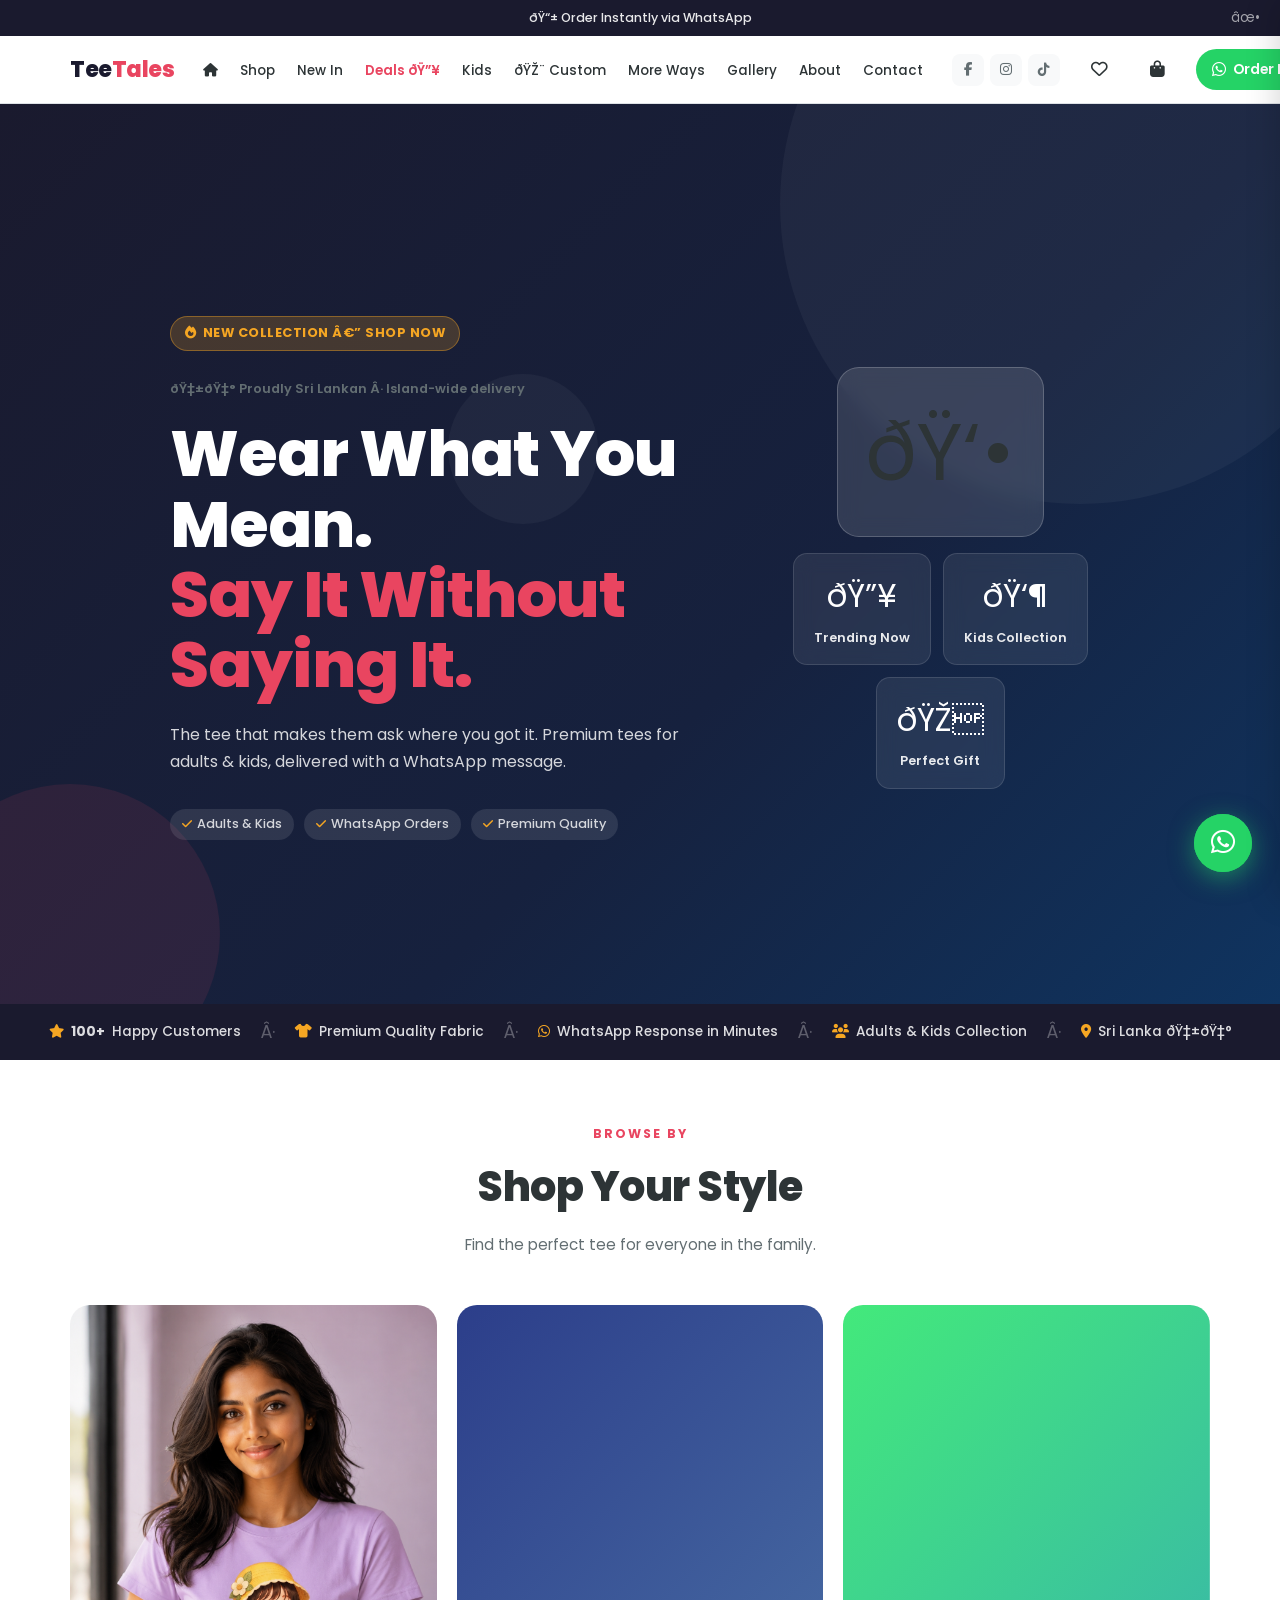
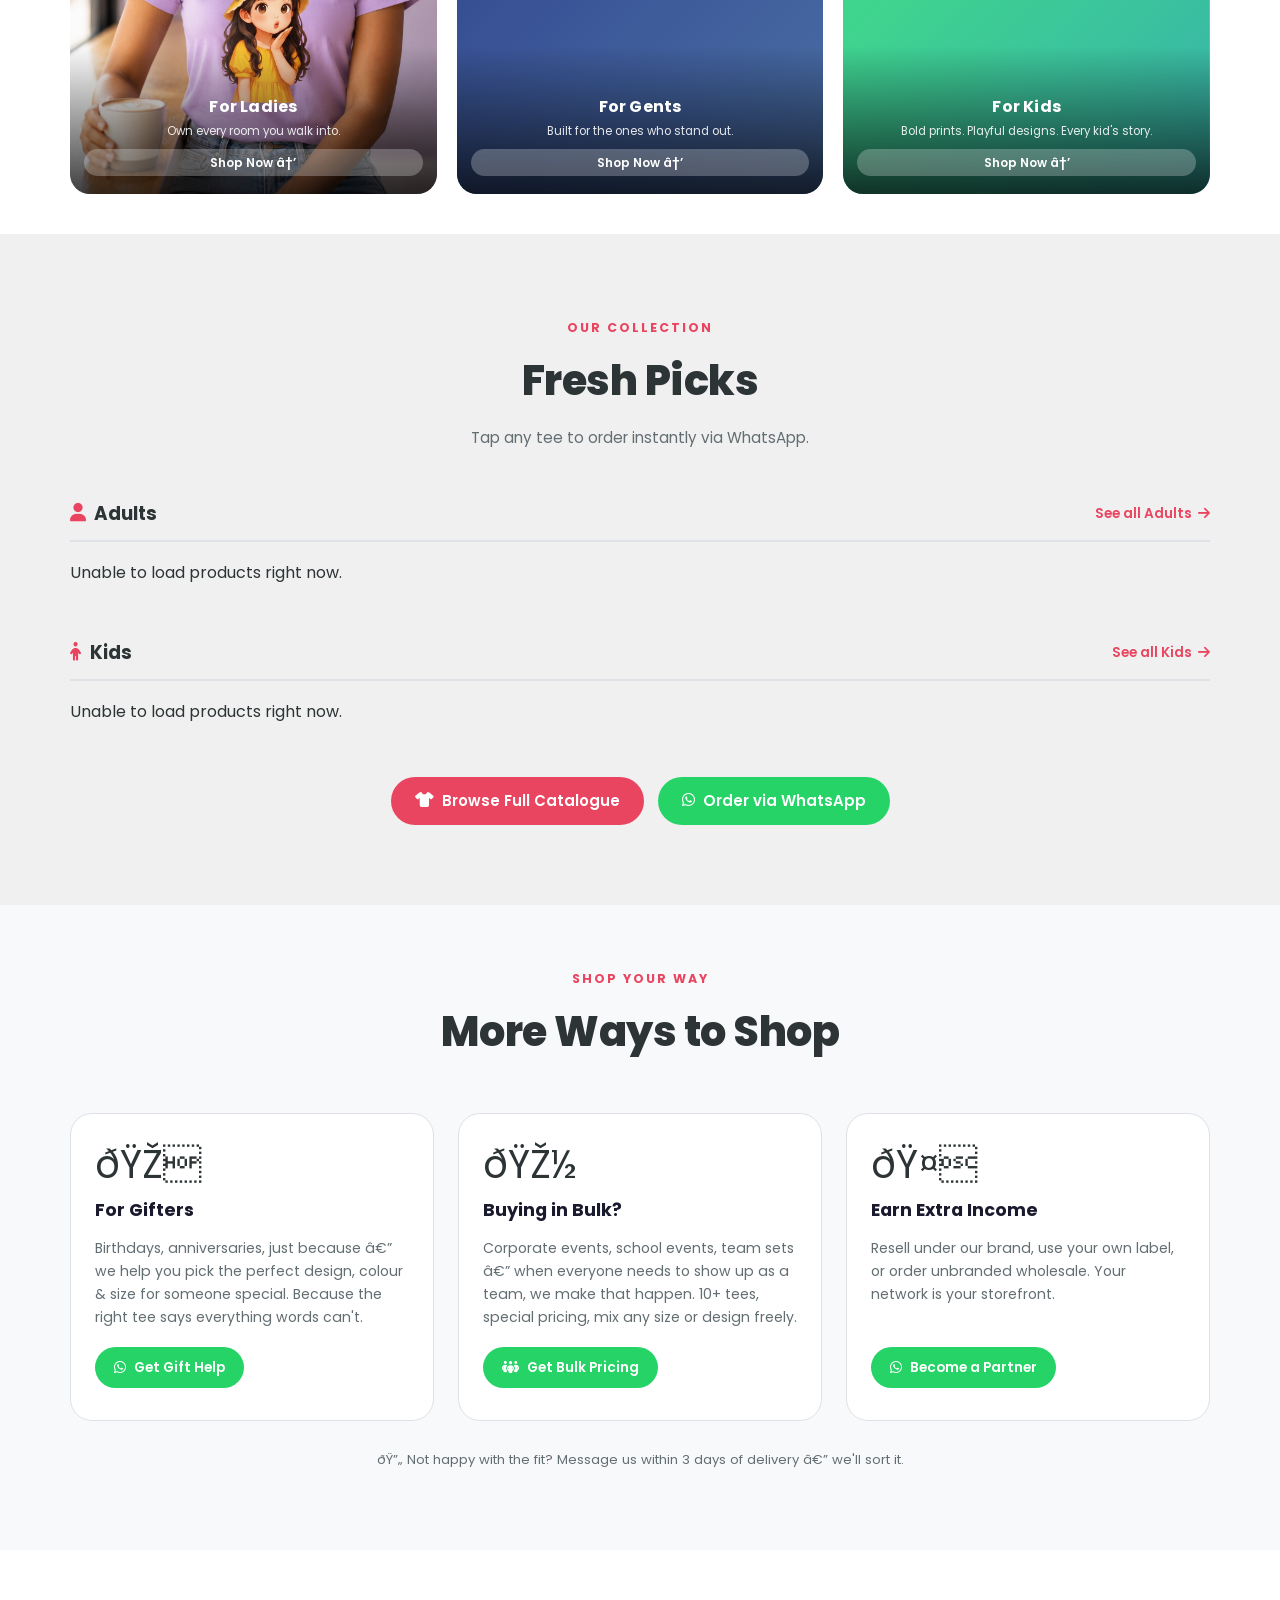
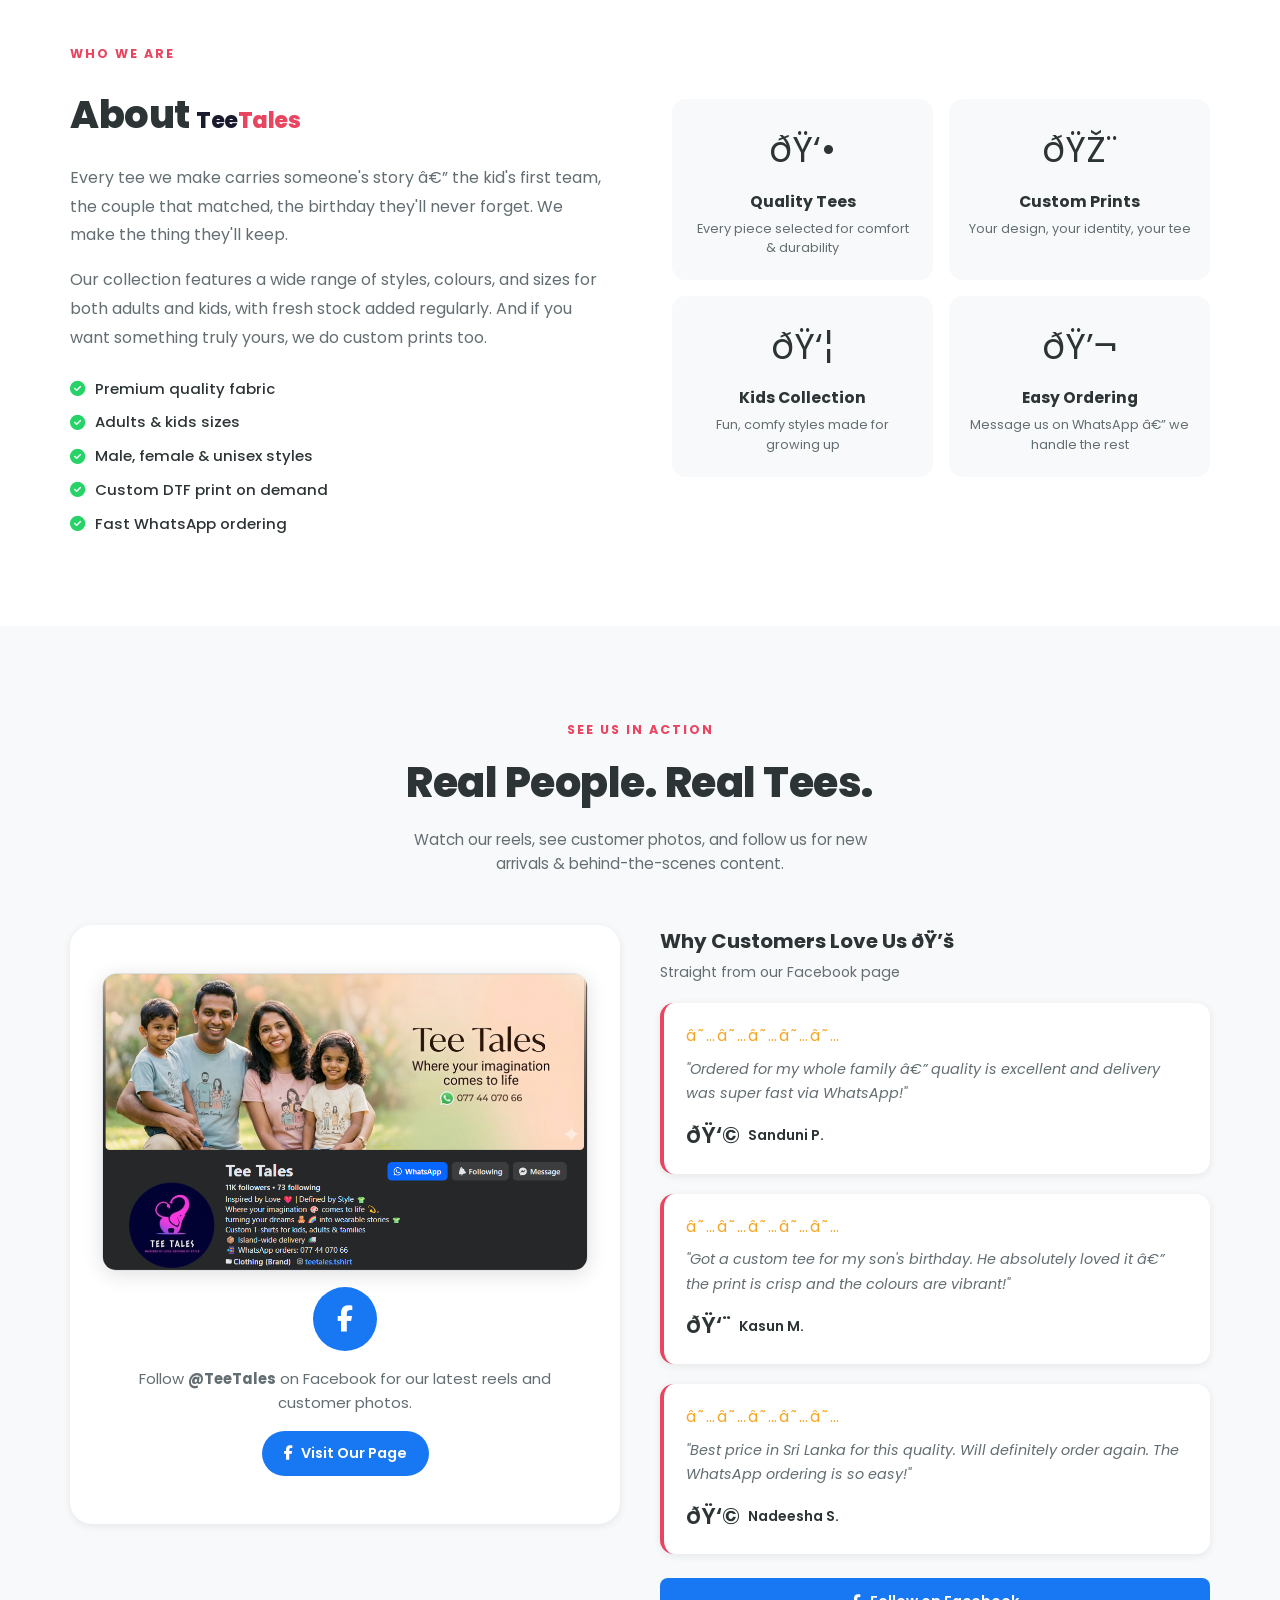
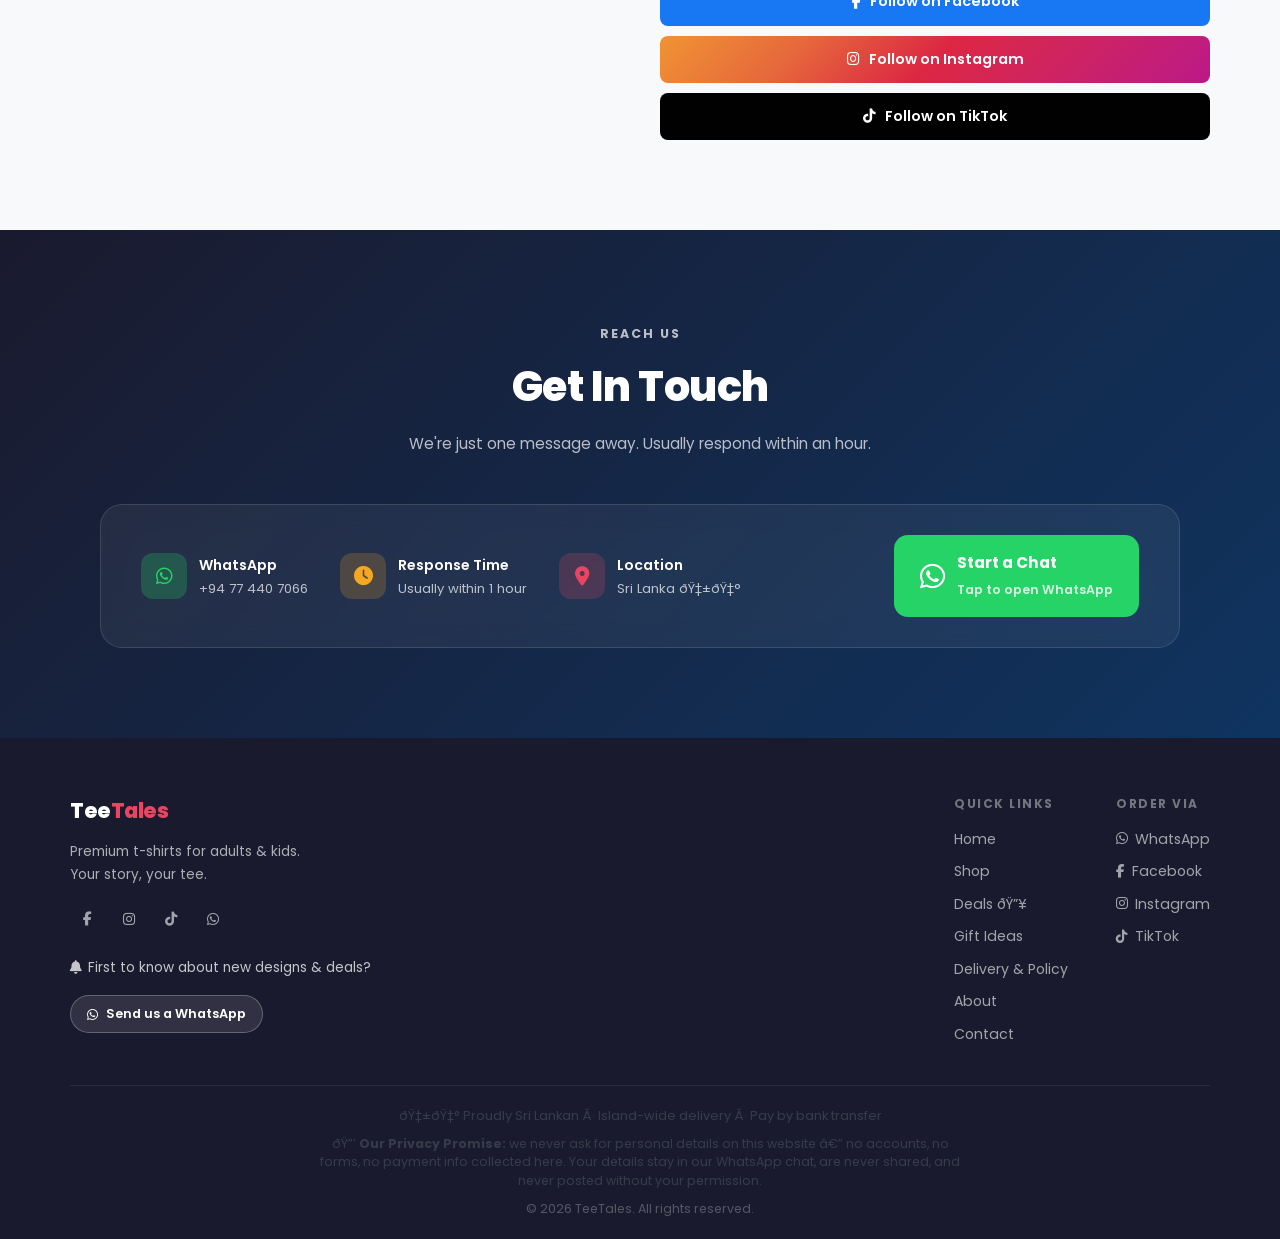
==== commit ce15ffda: "Part of Phase22" ====
--- a/index.html
+++ b/index.html
@@ -19,11 +19,11 @@
   t.src=v;s=b.getElementsByTagName(e)[0];
   s.parentNode.insertBefore(t,s)}(window, document,'script',
   'https://connect.facebook.net/en_US/fbevents.js');
-  fbq('init', '1187191430003527');
+  fbq('init', '2322541981889069');
   fbq('track', 'PageView');
   </script>
   <noscript><img height="1" width="1" style="display:none"
-  src="https://www.facebook.com/tr?id=1187191430003527&ev=PageView&noscript=1"
+  src="https://www.facebook.com/tr?id=2322541981889069&ev=PageView&noscript=1"
   /></noscript>
   <!-- End Meta Pixel Code -->
   <link rel="manifest" href="/manifest.json" />
@@ -647,7 +647,7 @@
     </div>
     <div class="footer-bottom">
       <p class="sl-trust-line">🇱🇰 Proudly Sri Lankan · Island-wide delivery · Pay by bank transfer</p>
-      <p class="privacy-promise">🔒 <strong>Our Privacy Promise:</strong> this website collects nothing about you. Your details stay in our WhatsApp chat, are never shared, and never posted without your permission.</p>
+      <p class="privacy-promise">🔒 <strong>Our Privacy Promise:</strong> we never ask for personal details on this website — no accounts, no forms, no payment info collected here. Your details stay in our WhatsApp chat, are never shared, and never posted without your permission.</p>
       <p>&copy; <span id="footerYear"></span> TeeTales. All rights reserved.</p>
     </div>
   </div>
--- a/css/style.css
+++ b/css/style.css
@@ -26,9 +26,9 @@
   --text:          #2d3436;
   --text-muted:    #636e72;
   --border:        #dee2e6;
-  --sale-red:      var(--sale-red); /* 20.4: sale price / discount badge red — was a repeated raw hex */
-  --price-orange:  var(--price-orange); /* 20.4: cart bulk-price / savings orange */
-  --success-green: var(--success-green); /* 20.4: in-stock / bulk-unlocked / success green */
+  --sale-red:      #c62a32; /* 20.4: sale price / discount badge red — was a repeated raw hex */
+  --price-orange:  #fa6338; /* 20.4: cart bulk-price / savings orange */
+  --success-green: #16a34a; /* 20.4: in-stock / bulk-unlocked / success green */
   --shadow-sm:     0 2px 8px rgba(0,0,0,.08);
   --shadow-md:     0 4px 20px rgba(0,0,0,.12);
   --shadow-lg:     0 8px 40px rgba(0,0,0,.16);
@@ -2074,3 +2074,19 @@
 
 /* Related section */
 .pd-related { padding-top: 48px; border-top: 1px solid var(--border); }
+
+/* ── 22.8 FAQ accordion (policy.html) — native <details>, zero JS ── */
+.faq-list { display: flex; flex-direction: column; gap: 10px; }
+.faq-item {
+  border: 1px solid var(--border); border-radius: var(--radius-md);
+  padding: 14px 18px; background: var(--off-white);
+}
+.faq-item summary {
+  cursor: pointer; font-weight: 700; font-size: .95rem; color: var(--text);
+  list-style: none; display: flex; align-items: center; justify-content: space-between; gap: 10px;
+}
+.faq-item summary::-webkit-details-marker { display: none; }
+.faq-item summary::after { content: '+'; font-size: 1.3rem; font-weight: 400; color: var(--accent); flex-shrink: 0; transition: transform .2s; }
+.faq-item[open] summary::after { transform: rotate(45deg); }
+.faq-item p { margin: 10px 0 0; color: var(--text-muted); line-height: 1.65; font-size: .88rem; }
+.faq-item p a { color: var(--accent); font-weight: 600; }
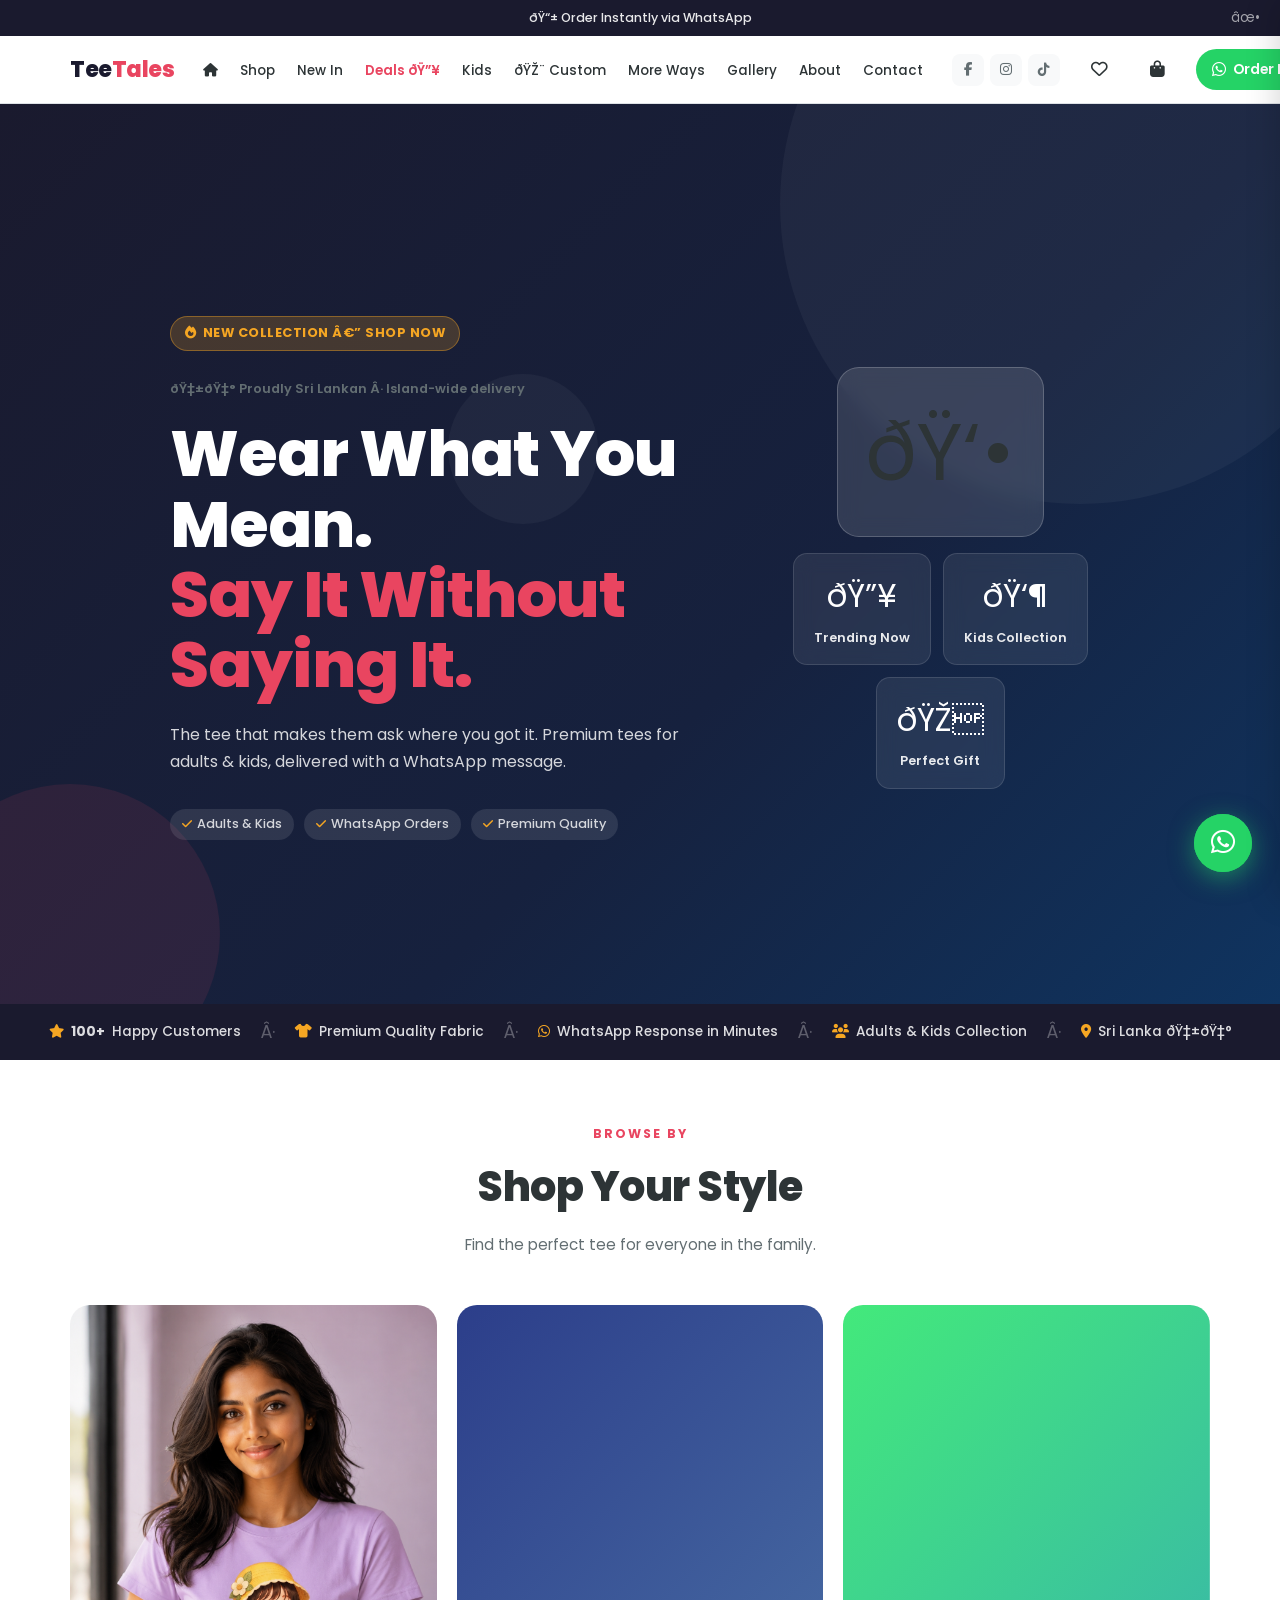
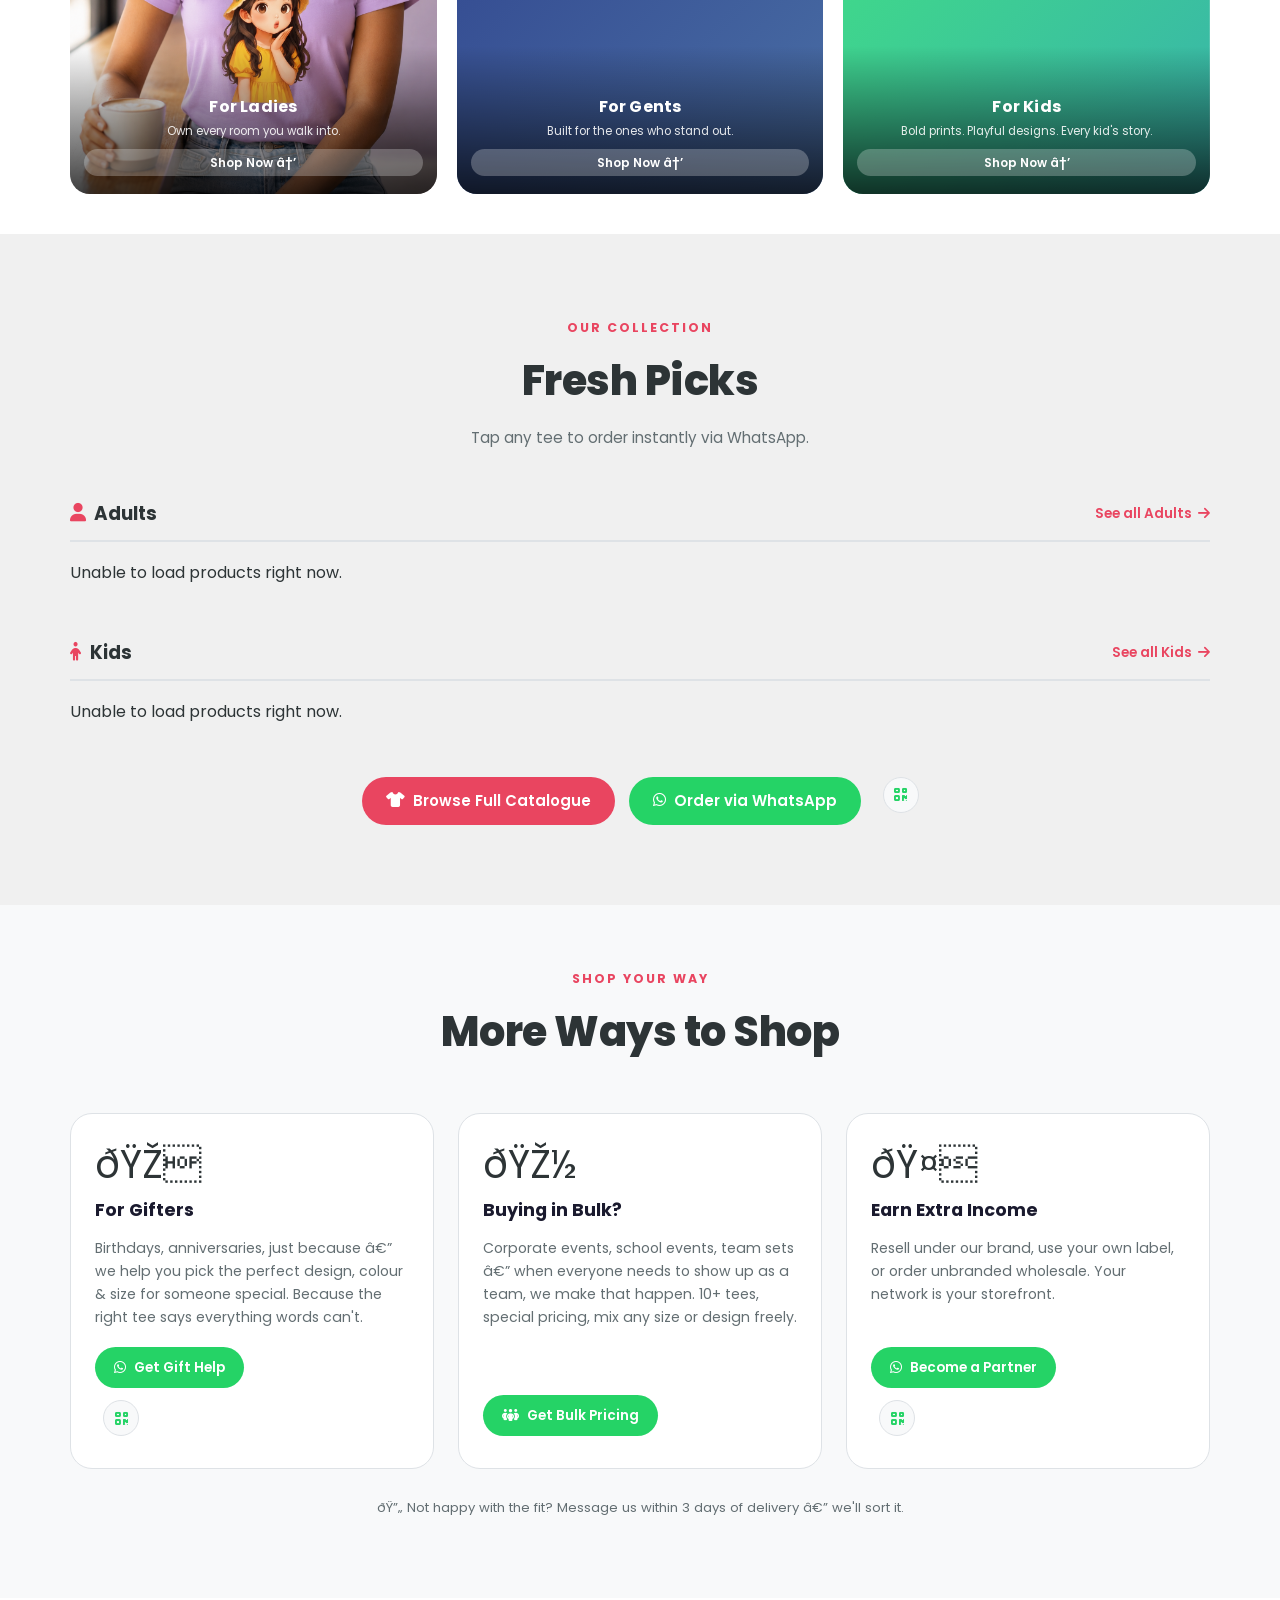
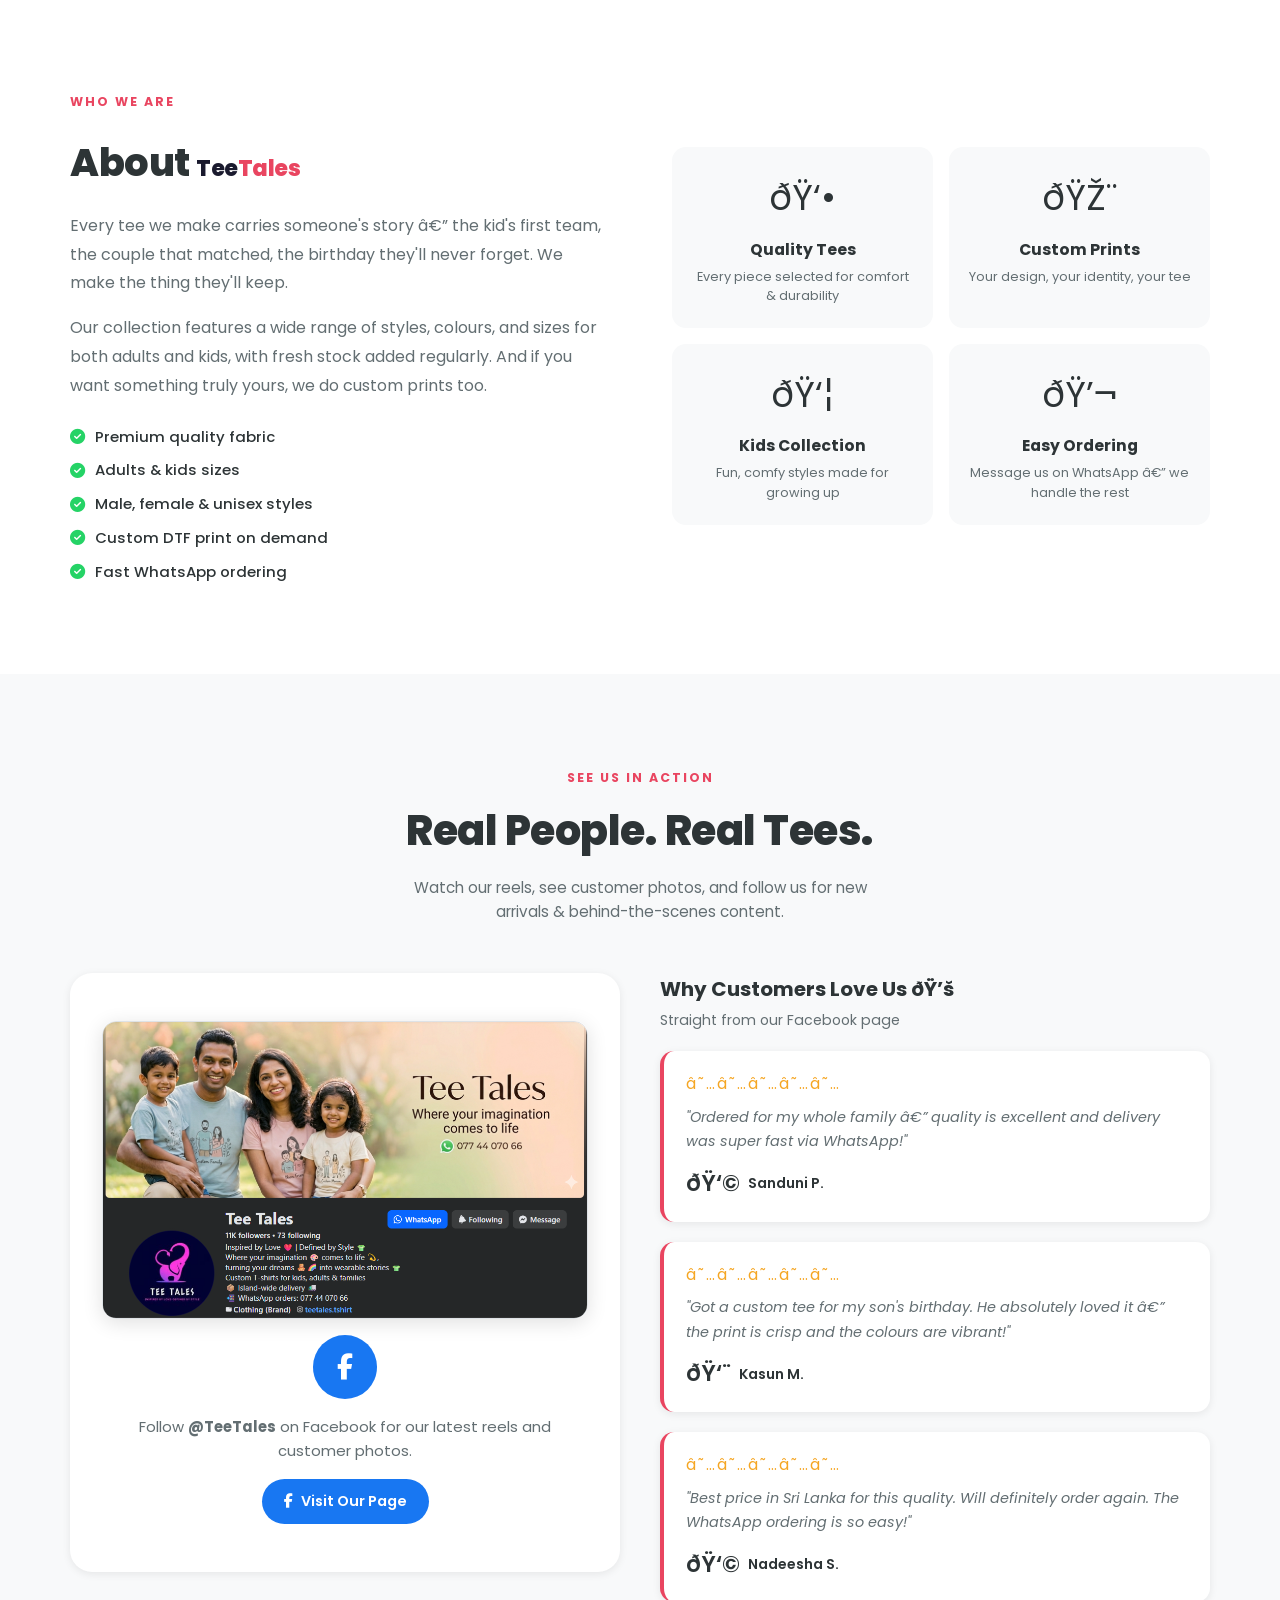
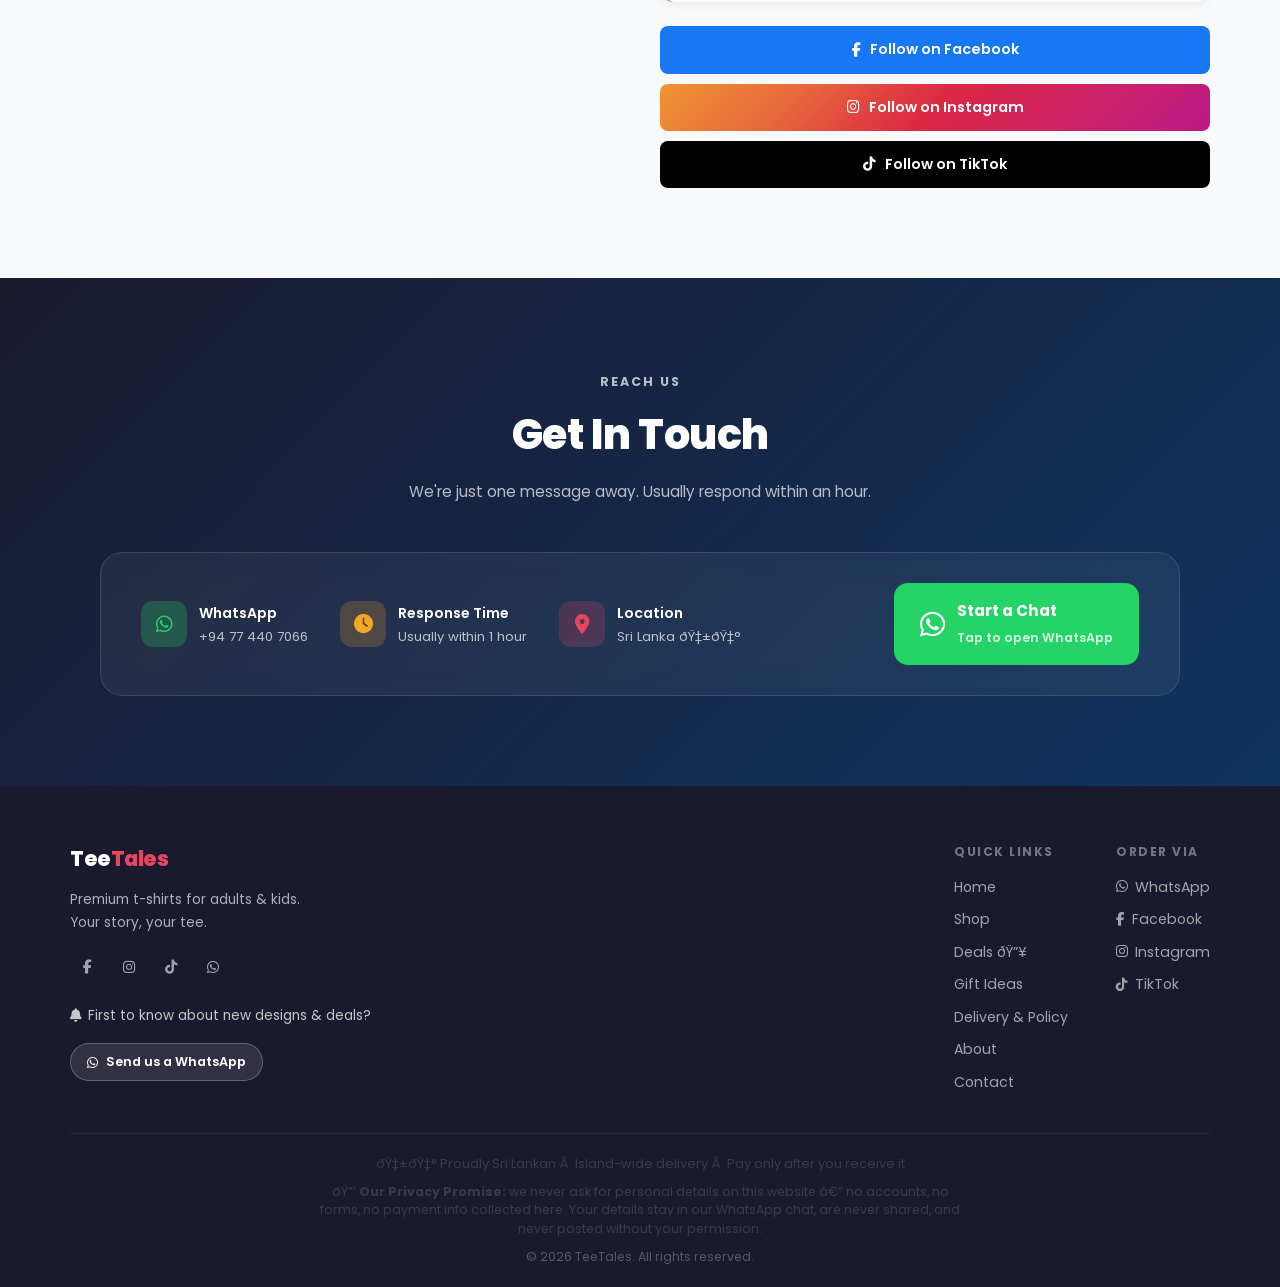
==== commit 828379e4: "Phase22" ====
--- a/index.html
+++ b/index.html
@@ -646,7 +646,7 @@
       </div>
     </div>
     <div class="footer-bottom">
-      <p class="sl-trust-line">🇱🇰 Proudly Sri Lankan · Island-wide delivery · Pay by bank transfer</p>
+      <p class="sl-trust-line">🇱🇰 Proudly Sri Lankan · Island-wide delivery · Pay only after you receive it</p>
       <p class="privacy-promise">🔒 <strong>Our Privacy Promise:</strong> we never ask for personal details on this website — no accounts, no forms, no payment info collected here. Your details stay in our WhatsApp chat, are never shared, and never posted without your permission.</p>
       <p>&copy; <span id="footerYear"></span> TeeTales. All rights reserved.</p>
     </div>
@@ -685,6 +685,8 @@
 </nav>
 
 <script src="js/translations.js"></script>
+<!-- 22.3 QR-to-WhatsApp fallback library (desktop only, no external API calls) -->
+<script src="https://cdnjs.cloudflare.com/ajax/libs/qrcodejs/1.0.0/qrcode.min.js"></script>
 <script src="js/main.js"></script>
 
 <!-- Facebook SDK for Page Plugin embed -->
--- a/css/style.css
+++ b/css/style.css
@@ -324,6 +324,14 @@
 .pd-size-opt.out { opacity: .4; text-decoration: line-through; cursor: not-allowed; }
 .pd-sizerow-hint { display: block; margin-top: 6px; font-size: .68rem; color: var(--text-muted); }
 
+/* 22.6 Family cross-sell link */
+.pd-cross-age {
+  display: block; margin-top: 12px; padding: 10px 12px; text-align: center;
+  background: var(--off-white); border: 1px dashed var(--border); border-radius: var(--radius-sm);
+  font-size: .8rem; font-weight: 600; color: var(--accent); text-decoration: none; transition: var(--transition);
+}
+.pd-cross-age:hover { border-color: var(--accent); background: #fff; }
+
 /* 16.4/16.6 Colour swatcher */
 .pd-colourrow { margin-top: 12px; padding: 10px 12px; background: var(--off-white); border-radius: var(--radius-sm); }
 .pd-colourrow-label { display: block; font-size: .68rem; text-transform: uppercase; letter-spacing: .7px; color: var(--text-muted); font-weight: 700; margin-bottom: 8px; }
@@ -364,6 +372,19 @@
 .tt-modal-sub { font-size: .85rem; color: var(--text-muted); line-height: 1.5; margin-bottom: 20px; }
 .tt-modal-actions { display: flex; gap: 10px; flex-wrap: wrap; justify-content: center; }
 .tt-modal-actions .btn { flex: 1; min-width: 130px; justify-content: center; }
+
+/* 22.3 QR-to-WhatsApp fallback (desktop only — phones already have the WA app) */
+.wa-qr-btn {
+  display: inline-flex; align-items: center; justify-content: center;
+  width: 36px; height: 36px; border-radius: 50%; flex-shrink: 0;
+  background: var(--off-white); border: 1px solid var(--border);
+  color: var(--wa-green); font-size: .95rem; cursor: pointer; margin-left: 8px;
+  transition: var(--transition); vertical-align: middle;
+}
+.wa-qr-btn:hover { background: var(--wa-green); color: #fff; border-color: var(--wa-green); transform: scale(1.06); }
+#ttWaQrCanvas { display: flex; justify-content: center; margin: 14px 0; }
+#ttWaQrCanvas img, #ttWaQrCanvas canvas { border-radius: 8px; border: 1px solid var(--border); }
+@media (max-width: 992px) { .wa-qr-btn { display: none; } }
 
 /* 8.2 Wishlist */
 .card-wish { position: absolute; bottom: 10px; right: 10px; width: 34px; height: 34px; border-radius: 50%; border: none; background: rgba(255,255,255,.92); color: #b2bec3; font-size: .95rem; cursor: pointer; display: flex; align-items: center; justify-content: center; box-shadow: var(--shadow-sm); transition: color .15s, transform .12s; z-index: 2; }
@@ -507,6 +528,15 @@
   font-size: .82rem; font-family: inherit; color: var(--text);
 }
 .cart-gift-note input:focus { outline: none; border-color: var(--accent); }
+
+/* 22.10 First-order discount opt-in */
+.cart-first-order-field {
+  display: flex; align-items: flex-start; gap: 8px; cursor: pointer;
+  font-size: .82rem; color: var(--text); line-height: 1.4;
+  background: #fff8ec; border: 1px dashed var(--gold); border-radius: var(--radius-sm);
+  padding: 10px 12px; margin-bottom: 12px;
+}
+.cart-first-order-field input { width: 16px; height: 16px; flex-shrink: 0; margin-top: 2px; accent-color: var(--gold); cursor: pointer; }
 .cart-upsell #cartUpsellWrap, #cartUpsellWrap { margin-top: 32px; }
 .cart-footer { padding: 16px 20px 20px; border-top: 1px solid var(--border); }
 .cart-total-row {
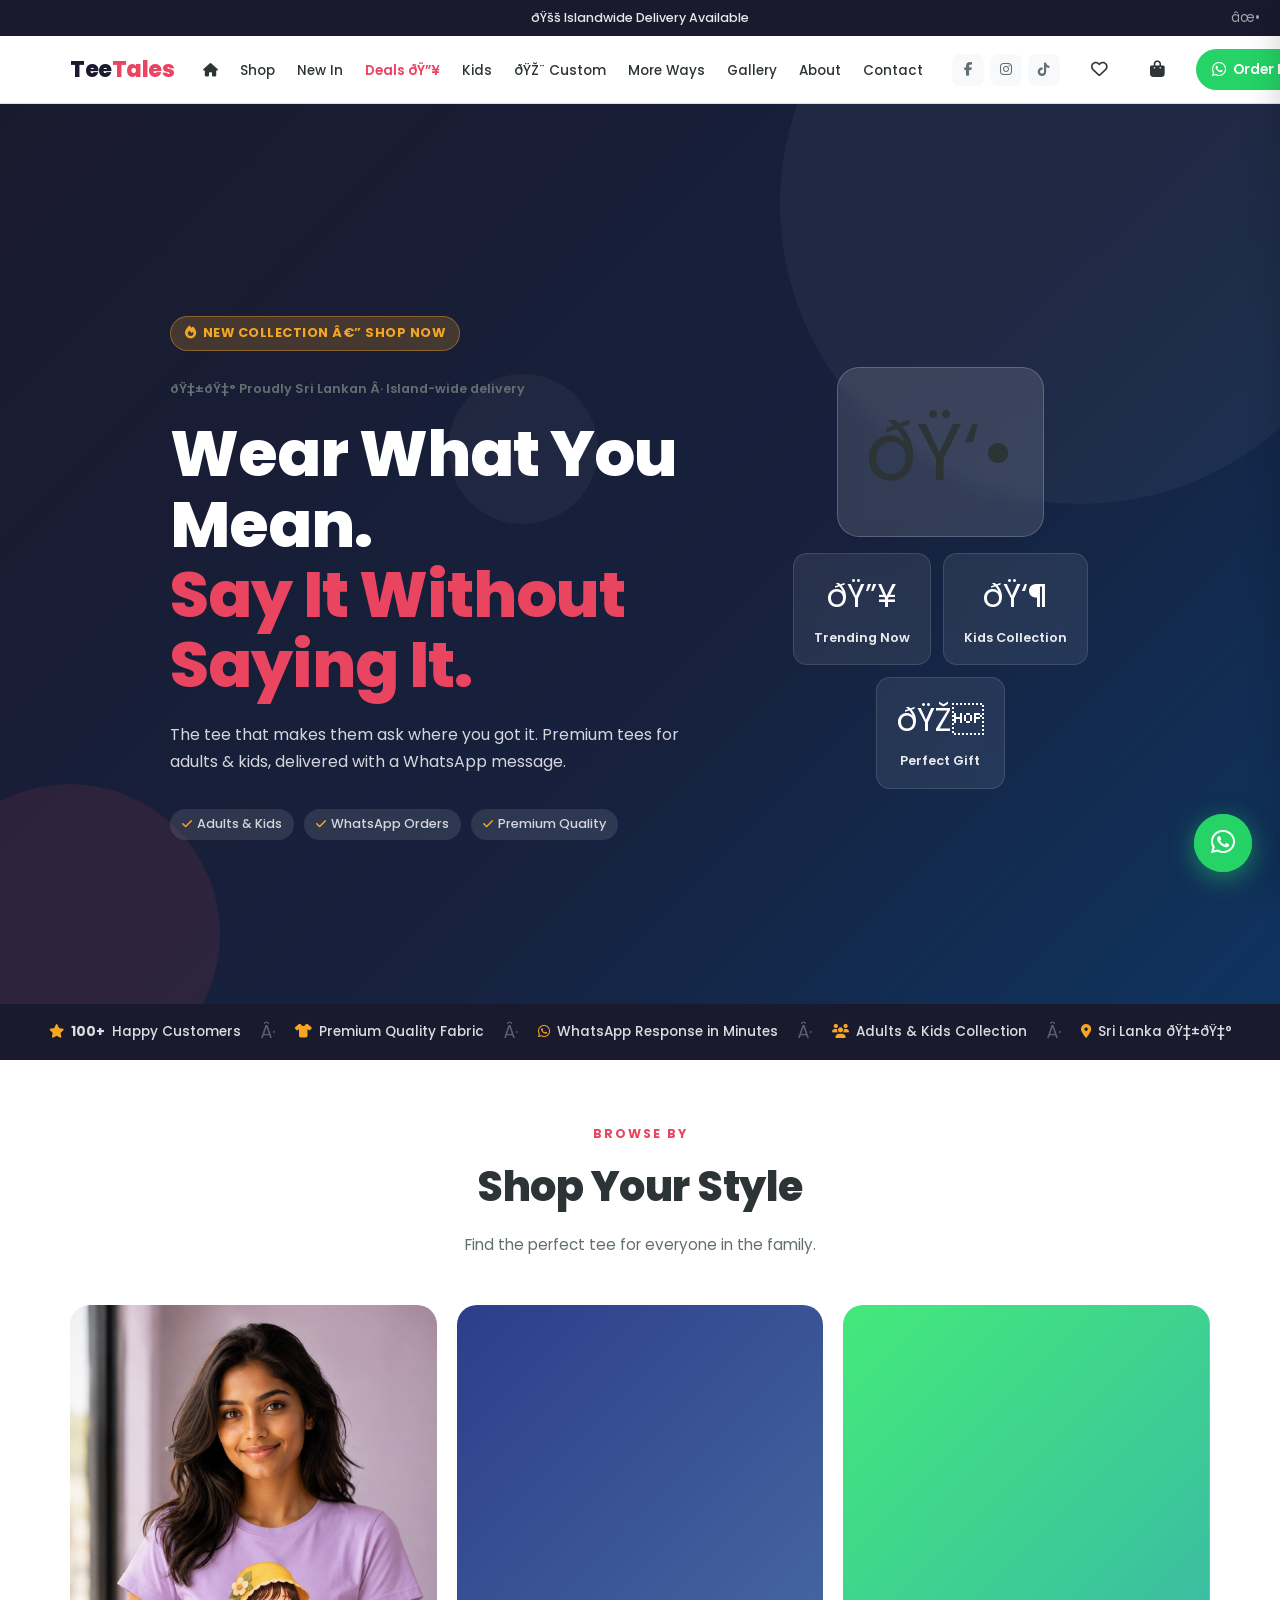
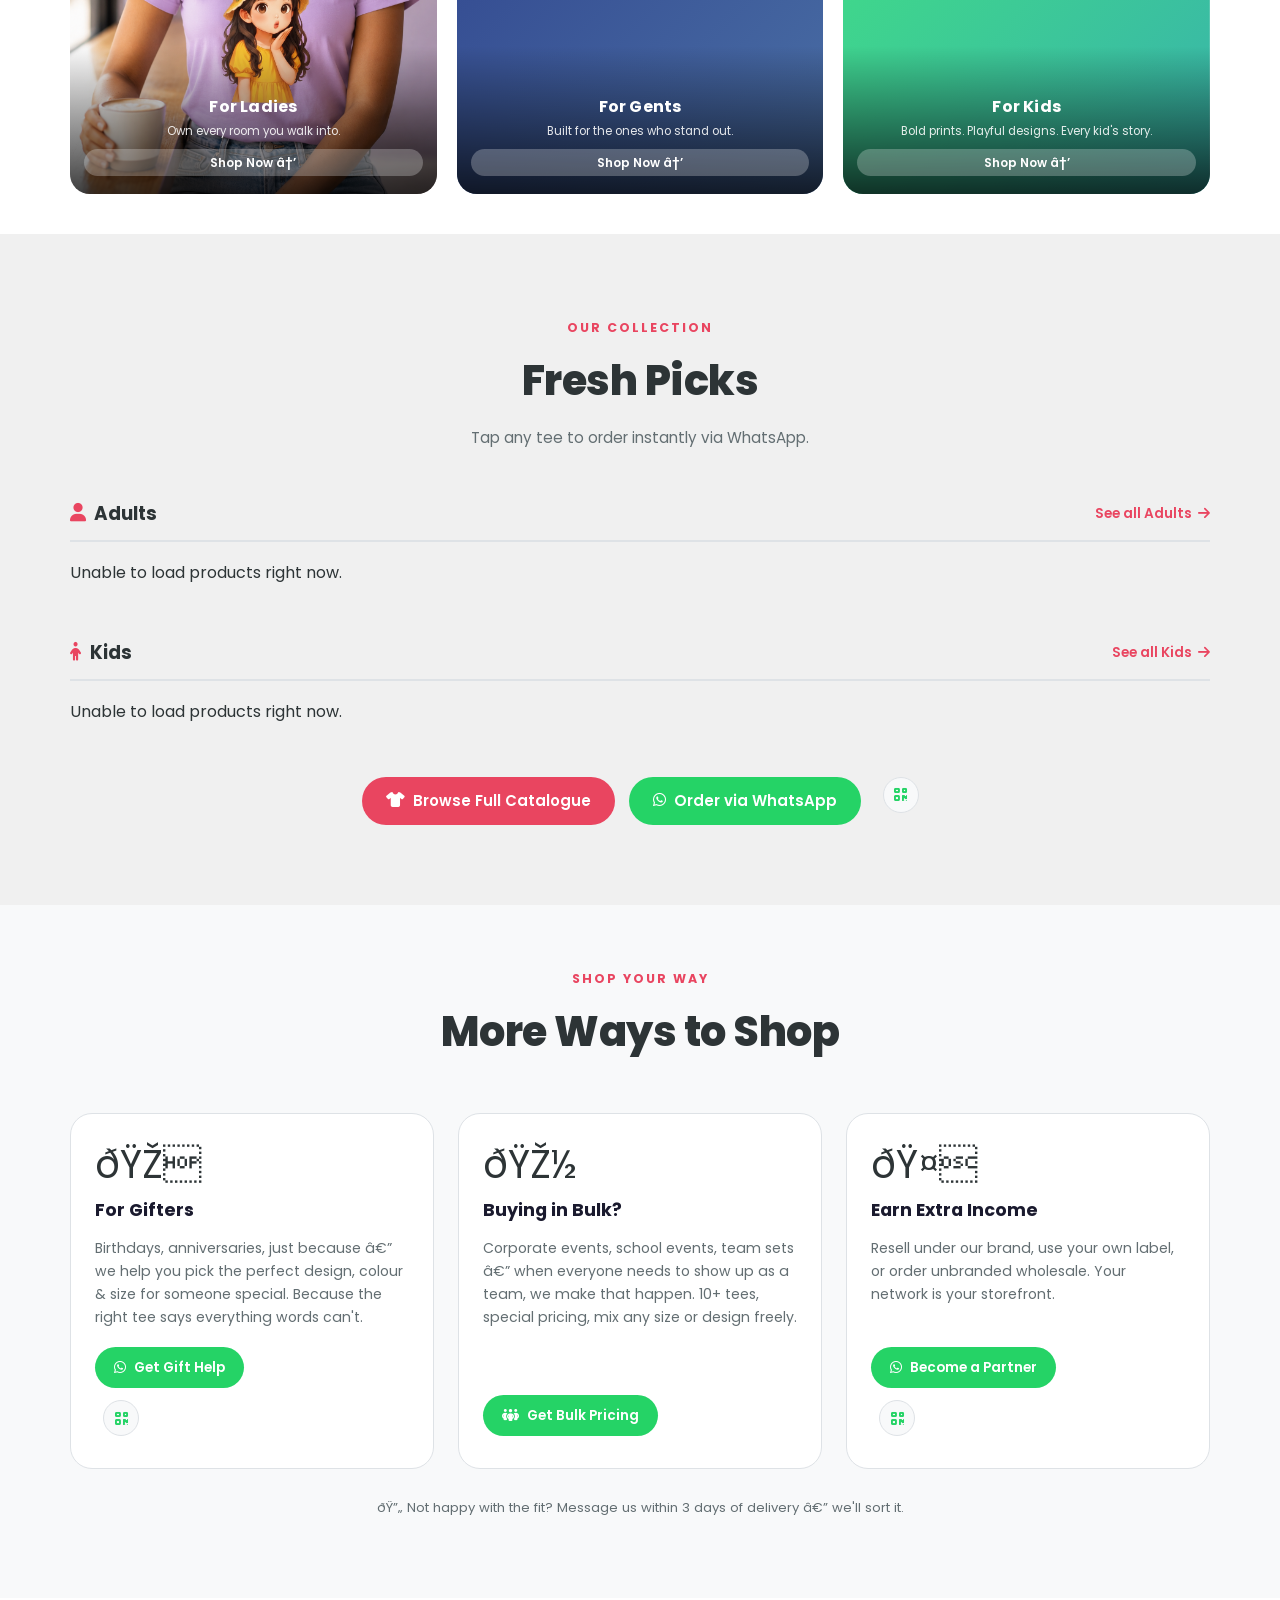
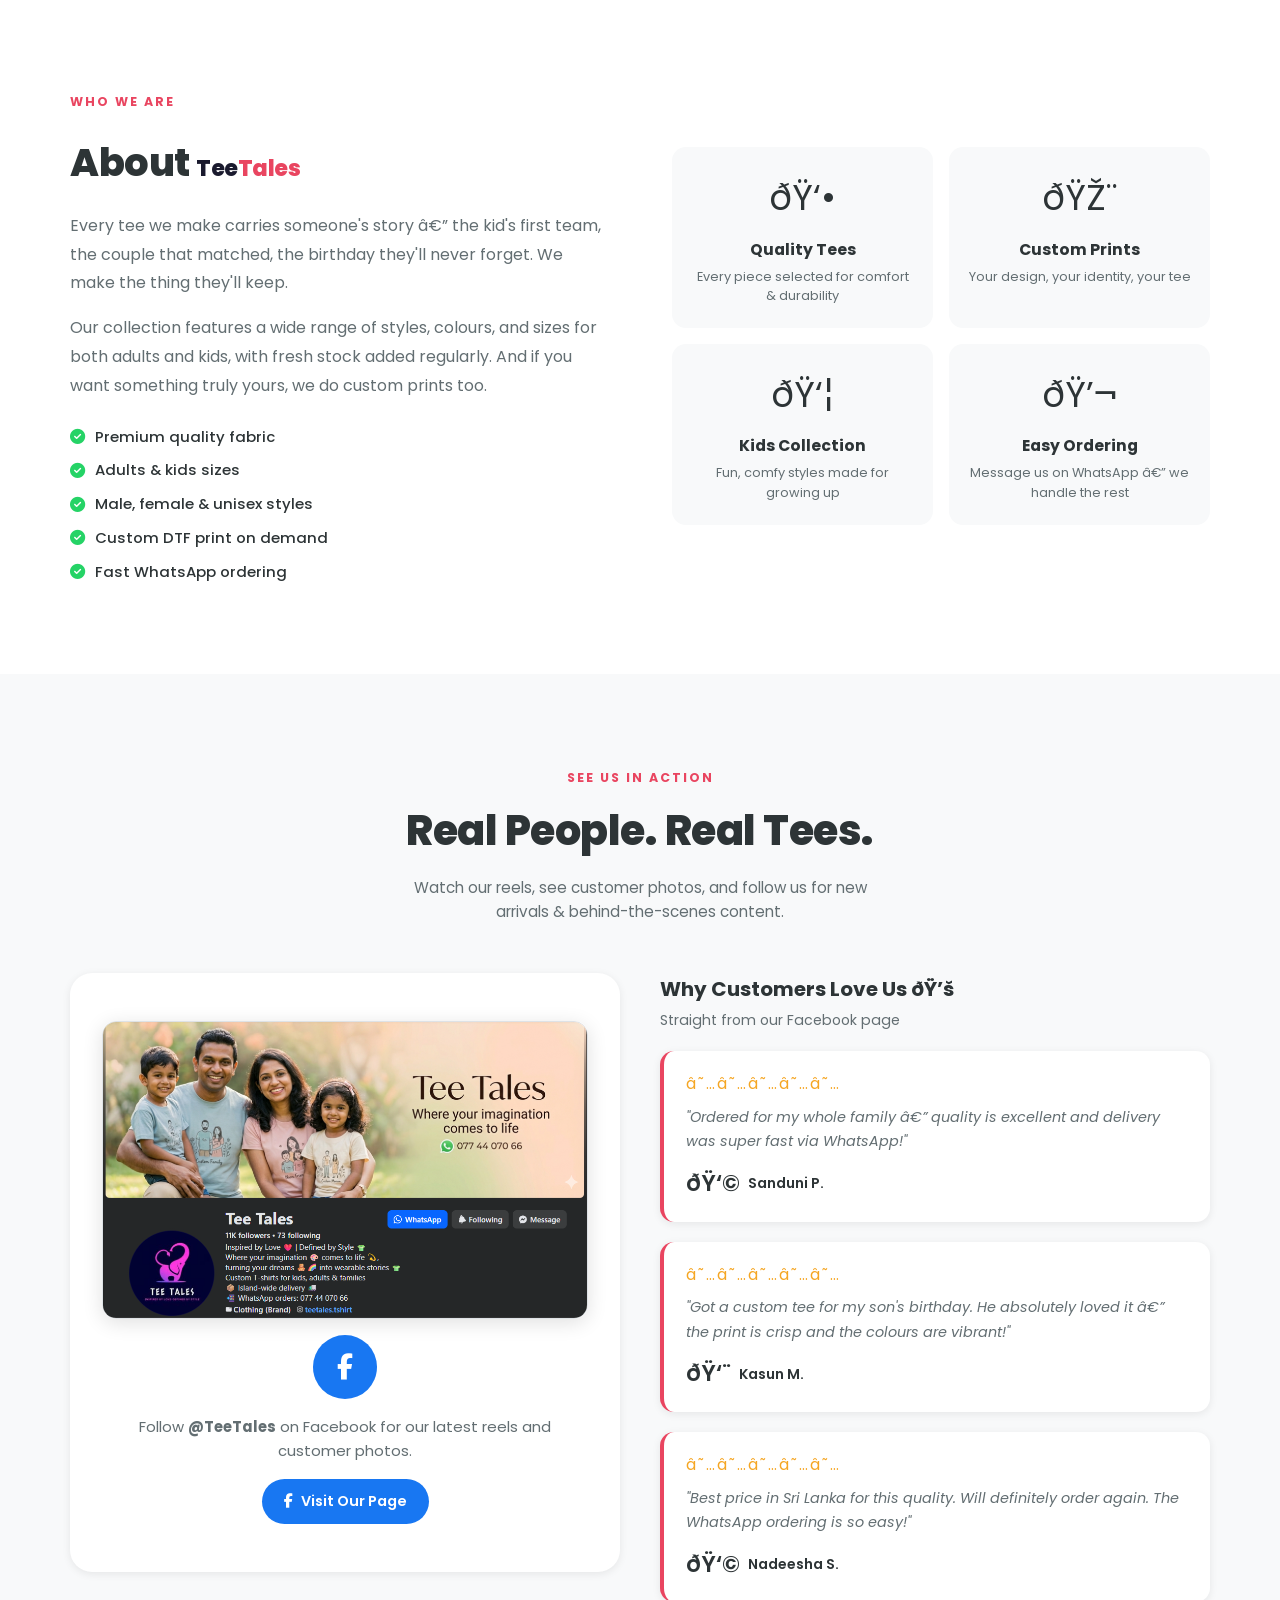
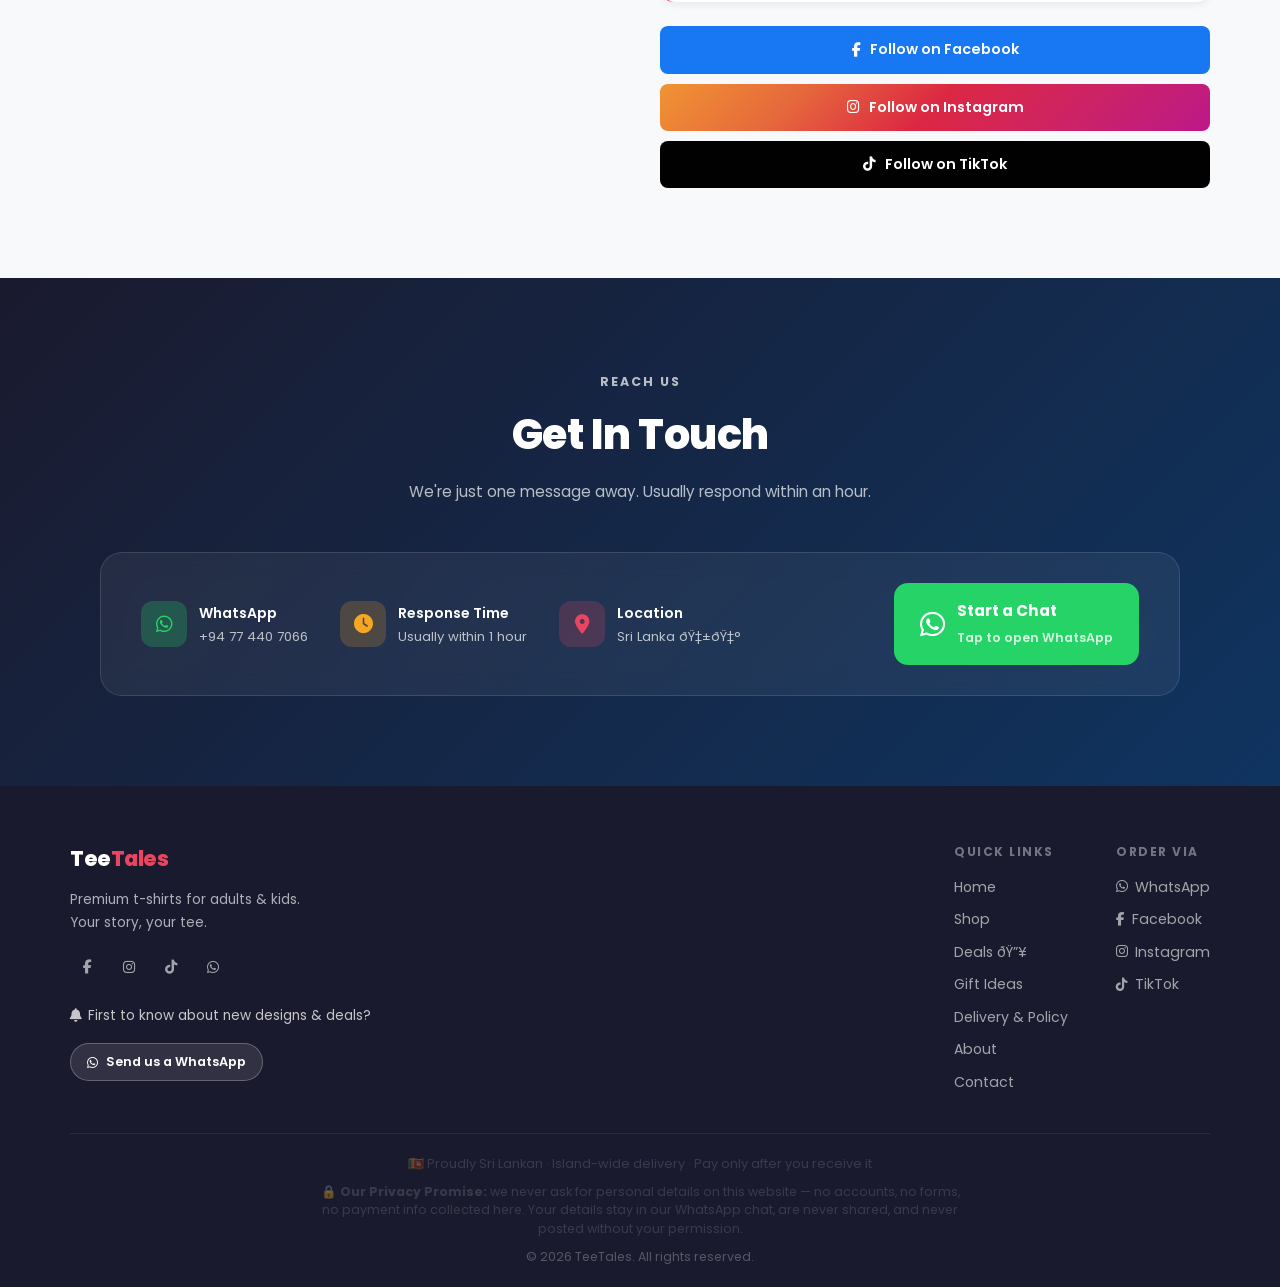
==== commit 9efbce77: "resuables" ====
--- a/index.html
+++ b/index.html
@@ -47,6 +47,7 @@
   <link rel="stylesheet" href="https://cdnjs.cloudflare.com/ajax/libs/font-awesome/6.5.0/css/all.min.css" />
   <!-- Styles -->
   <link rel="stylesheet" href="css/style.css" />
+  <script src="js/partials.js"></script>
 </head>
 <body>
 
@@ -74,15 +75,15 @@
 
     <ul class="nav-links" id="navLinks">
       <li><a href="#home"    class="nav-link nav-link-home" aria-label="Home" title="Home"><i class="fas fa-home"></i></a></li>
-      <li><a href="shop.html" class="nav-link" data-i18n="Shop">Shop</a></li>
+      <li><a href="shop.html" class="nav-link">Shop</a></li>
       <li><a href="shop.html?boost=new" class="nav-link">New In</a></li>
       <li><a href="shop.html?boost=hot" class="nav-link nav-link-offers">Deals 🔥</a></li>
       <li><a href="shop.html?age=kids" class="nav-link">Kids</a></li>
       <li><a href="custom.html" class="nav-link nav-link-custom">🎨 Custom</a></li>
-      <li><a href="#ways"    class="nav-link" data-i18n="More Ways">More Ways</a></li>
-      <li><a href="#social"  class="nav-link" data-i18n="Gallery">Gallery</a></li>
-      <li><a href="#about"   class="nav-link" data-i18n="About">About</a></li>
-      <li><a href="#contact" class="nav-link" data-i18n="Contact">Contact</a></li>
+      <li><a href="#ways"    class="nav-link">More Ways</a></li>
+      <li><a href="#social"  class="nav-link">Gallery</a></li>
+      <li><a href="#about"   class="nav-link">About</a></li>
+      <li><a href="#contact" class="nav-link">Contact</a></li>
     </ul>
 
     <!-- Social icons — UPDATE THESE HREFS WITH YOUR PROFILE URLS -->
@@ -117,7 +118,7 @@
 
     <a href="https://wa.me/94774407066?text=Hi%20TeeTales!%20I%27d%20like%20to%20order%20%F0%9F%91%95"
        target="_blank" rel="noopener" class="nav-wa-btn">
-      <i class="fab fa-whatsapp"></i> <span data-i18n="Order Now">Order Now</span>
+      <i class="fab fa-whatsapp"></i> <span>Order Now</span>
     </a>
 
     <button class="hamburger" id="hamburger" aria-label="Toggle menu">
@@ -128,14 +129,14 @@
   <!-- Mobile menu -->
   <div class="mobile-menu" id="mobileMenu">
     <a href="#home"    class="mobile-link" onclick="closeMobileMenu()" aria-label="Home" title="Home"><i class="fas fa-home"></i> Home</a>
-    <a href="shop.html" class="mobile-link" data-i18n="Shop">Shop</a>
+    <a href="shop.html" class="mobile-link">Shop</a>
     <a href="shop.html?boost=new" class="mobile-link">New In</a>
     <a href="shop.html?boost=hot" class="mobile-link" onclick="closeMobileMenu()">Deals 🔥</a>
     <a href="shop.html?age=kids" class="mobile-link">Kids</a>
     <a href="custom.html" class="mobile-link">🎨 Custom Order</a>
-    <a href="#ways"    class="mobile-link" onclick="closeMobileMenu()" data-i18n="More Ways">More Ways</a>
-    <a href="#about"   class="mobile-link" onclick="closeMobileMenu()" data-i18n="About">About</a>
-    <a href="#contact" class="mobile-link" onclick="closeMobileMenu()" data-i18n="Contact">Contact</a>
+    <a href="#ways"    class="mobile-link" onclick="closeMobileMenu()">More Ways</a>
+    <a href="#about"   class="mobile-link" onclick="closeMobileMenu()">About</a>
+    <a href="#contact" class="mobile-link" onclick="closeMobileMenu()">Contact</a>
     <div class="mobile-socials">
       <a href="https://facebook.com/teetales"   target="_blank" rel="noopener" class="social-icon"><i class="fab fa-facebook-f"></i></a>
       <a href="https://instagram.com/teetales.tshirt" target="_blank" rel="noopener" class="social-icon"><i class="fab fa-instagram"></i></a>
@@ -143,7 +144,7 @@
     </div>
     <a href="https://wa.me/94774407066?text=Hi%20TeeTales!%20I%27d%20like%20to%20browse%20your%20collection."
        target="_blank" rel="noopener" class="mobile-wa-btn" onclick="closeMobileMenu()">
-      <i class="fab fa-whatsapp"></i> <span data-i18n="Order on WhatsApp">Order on WhatsApp</span>
+      <i class="fab fa-whatsapp"></i> <span>Order on WhatsApp</span>
     </a>
   </div>
 </nav>
@@ -225,8 +226,8 @@
   <div class="container">
 
     <div class="section-header">
-      <span class="section-label" data-i18n="Limited Time">Limited Time</span>
-      <h2 class="section-title">🔥 <span data-i18n="Hot Deals">Hot Deals</span></h2>
+      <span class="section-label">Limited Time</span>
+      <h2 class="section-title">🔥 <span>Hot Deals</span></h2>
       <p class="section-sub">Tap any deal to order instantly via WhatsApp — while stocks last!</p>
     </div>
 
@@ -255,8 +256,8 @@
 <section class="cat-grid-section">
   <div class="container">
     <div class="section-header">
-      <span class="section-label" data-i18n="Browse By">Browse By</span>
-      <h2 class="section-title" data-i18n="Shop Your Style">Shop Your Style</h2>
+      <span class="section-label">Browse By</span>
+      <h2 class="section-title">Shop Your Style</h2>
       <p class="section-sub">Find the perfect tee for everyone in the family.</p>
     </div>
     <div class="cat-grid">
@@ -330,8 +331,8 @@
   <div class="container">
 
     <div class="section-header">
-      <span class="section-label" data-i18n="Our Collection">Our Collection</span>
-      <h2 class="section-title" data-i18n="Fresh Picks">Fresh Picks</h2>
+      <span class="section-label">Our Collection</span>
+      <h2 class="section-title">Fresh Picks</h2>
       <p class="section-sub">Tap any tee to order instantly via WhatsApp.</p>
     </div>
 
@@ -382,37 +383,37 @@
 <section class="ways-section" id="ways">
   <div class="container">
     <div class="section-header">
-      <span class="section-label" data-i18n="Shop Your Way">Shop Your Way</span>
-      <h2 class="section-title" data-i18n="More Ways to Shop">More Ways to Shop</h2>
+      <span class="section-label">Shop Your Way</span>
+      <h2 class="section-title">More Ways to Shop</h2>
     </div>
     <div class="ways-grid">
 
       <div class="way-card">
         <div class="way-icon">🎁</div>
-        <h3 class="way-title" data-i18n="For Gifters">For Gifters</h3>
+        <h3 class="way-title">For Gifters</h3>
         <p class="way-sub">Birthdays, anniversaries, just because — we help you pick the perfect design, colour &amp; size for someone special. Because the right tee says everything words can't.</p>
         <a href="https://wa.me/94774407066?text=Hi%20TeeTales!%20I%27m%20buying%20a%20gift%20for%20someone.%20Can%20you%20help%20me%20choose%20the%20perfect%20tee%3F%20%F0%9F%8E%81"
            target="_blank" rel="noopener" class="way-wa-btn" data-wa-source="gift_help">
-          <i class="fab fa-whatsapp"></i> <span data-i18n="Get Gift Help">Get Gift Help</span>
+          <i class="fab fa-whatsapp"></i> <span>Get Gift Help</span>
         </a>
       </div>
 
       <div class="way-card">
         <div class="way-icon">🎽</div>
-        <h3 class="way-title" data-i18n="Buying in Bulk?">Buying in Bulk?</h3>
+        <h3 class="way-title">Buying in Bulk?</h3>
         <p class="way-sub">Corporate events, school events, team sets — when everyone needs to show up as a team, we make that happen. 10+ tees, special pricing, mix any size or design freely.</p>
         <a href="bulk.html" class="way-wa-btn">
-          <i class="fas fa-people-group"></i> <span data-i18n="Get Bulk Pricing">Get Bulk Pricing</span>
+          <i class="fas fa-people-group"></i> <span>Get Bulk Pricing</span>
         </a>
       </div>
 
       <div class="way-card">
         <div class="way-icon">🤝</div>
-        <h3 class="way-title" data-i18n="Earn Extra Income">Earn Extra Income</h3>
+        <h3 class="way-title">Earn Extra Income</h3>
         <p class="way-sub">Resell under our brand, use your own label, or order unbranded wholesale. Your network is your storefront.</p>
         <a href="https://wa.me/94774407066?text=Hi%20TeeTales!%20%F0%9F%91%95%20I%27m%20interested%20in%20your%20wholesale%20partner%20programme.%20Can%20you%20share%20more%20about%20the%20options%20%E2%80%94%20TeeTales%20brand%2C%20private%20label%2C%20and%20unbranded%20wholesale%3F"
            target="_blank" rel="noopener" class="way-wa-btn" data-wa-source="reseller_partner">
-          <i class="fab fa-whatsapp"></i> <span data-i18n="Become a Partner">Become a Partner</span>
+          <i class="fab fa-whatsapp"></i> <span>Become a Partner</span>
         </a>
       </div>
 
@@ -428,7 +429,7 @@
   <div class="container">
     <div class="about-grid">
       <div class="about-text">
-        <span class="section-label" data-i18n="Who We Are">Who We Are</span>
+        <span class="section-label">Who We Are</span>
         <h2>About <span class="brand-tee">Tee</span><span class="brand-tales">Tales</span></h2>
         <p>
           Every tee we make carries someone's story — the kid's first team, the couple that
@@ -479,7 +480,7 @@
 <section class="social-feed" id="social">
   <div class="container">
     <div class="section-header">
-      <span class="section-label" data-i18n="See Us in Action">See Us in Action</span>
+      <span class="section-label">See Us in Action</span>
       <h2 class="section-title">Real People. Real Tees.</h2>
       <p class="section-sub">Watch our reels, see customer photos, and follow us for new arrivals &amp; behind-the-scenes content.</p>
     </div>
@@ -557,8 +558,8 @@
 <section class="contact" id="contact">
   <div class="container">
     <div class="section-header">
-      <span class="section-label light" data-i18n="Reach Us">Reach Us</span>
-      <h2 class="section-title light" data-i18n="Get In Touch">Get In Touch</h2>
+      <span class="section-label light">Reach Us</span>
+      <h2 class="section-title light">Get In Touch</h2>
       <p class="section-sub light">We're just one message away. Usually respond within an hour.</p>
     </div>
     <div class="contact-card">
@@ -645,11 +646,7 @@
         </div>
       </div>
     </div>
-    <div class="footer-bottom">
-      <p class="sl-trust-line">🇱🇰 Proudly Sri Lankan · Island-wide delivery · Pay only after you receive it</p>
-      <p class="privacy-promise">🔒 <strong>Our Privacy Promise:</strong> we never ask for personal details on this website — no accounts, no forms, no payment info collected here. Your details stay in our WhatsApp chat, are never shared, and never posted without your permission.</p>
-      <p>&copy; <span id="footerYear"></span> TeeTales. All rights reserved.</p>
-    </div>
+    <script>renderFooterBottom()</script>
   </div>
 </footer>
 
--- a/css/style.css
+++ b/css/style.css
@@ -70,34 +70,6 @@
   .way-card:hover { transform: translateY(-3px) scale(1.035); box-shadow: var(--shadow-lg); position: relative; z-index: 2; }
 }
 
-/* ── Phase 6: Bilingual / Sinhala font ─────────────────────── */
-/* Iskoola Pota is pre-installed on Windows/Android — no import needed for most SL users.
-   Noto Sans Sinhala is the web-safe fallback. */
-[lang="si"],
-[data-i18n][lang="si"] {
-  font-family: 'Iskoola Pota', 'Noto Sans Sinhala', sans-serif;
-  letter-spacing: 0;
-  line-height: 1.8; /* Sinhala needs more vertical space */
-}
-
-/* Language toggle button in navbar */
-#lang-toggle {
-  background: transparent;
-  border: 1.5px solid var(--accent);
-  color: var(--accent);
-  border-radius: var(--radius-pill);
-  padding: .25rem .75rem;
-  font-size: .78rem;
-  font-weight: 700;
-  cursor: pointer;
-  transition: background var(--transition), color var(--transition);
-  white-space: nowrap;
-}
-#lang-toggle:hover {
-  background: var(--accent);
-  color: var(--white);
-}
-
 /* ── Reset ─────────────────────────────────────────────────── */
 *, *::before, *::after { box-sizing: border-box; margin: 0; padding: 0; }
 html { scroll-behavior: smooth; font-size: 16px; }
@@ -312,6 +284,8 @@
 .pd-bc-type { color: var(--accent); font-weight: 700; text-decoration: none; }
 .pd-bc-type:hover { text-decoration: underline; }
 .pd-size-chip { background: var(--primary); color: #fff; font-weight: 800; font-size: .85rem; padding: 3px 12px; border-radius: 6px; }
+.pd-sizechart-link { font-size: .78rem; font-weight: 700; color: var(--accent); text-decoration: underline; text-underline-offset: 2px; cursor: pointer; white-space: nowrap; }
+.pd-sizechart-link:hover { color: var(--wa-hover); }
 .pd-qty-itemid { font-size: .72rem; color: var(--text-muted); margin-left: auto; }
 
 /* Available Sizes row (Phase 16 size family) */
@@ -537,13 +511,8 @@
   padding: 10px 12px; margin-bottom: 12px;
 }
 .cart-first-order-field input { width: 16px; height: 16px; flex-shrink: 0; margin-top: 2px; accent-color: var(--gold); cursor: pointer; }
-.cart-upsell #cartUpsellWrap, #cartUpsellWrap { margin-top: 32px; }
+#cartUpsellWrap { margin-top: 32px; }
 .cart-footer { padding: 16px 20px 20px; border-top: 1px solid var(--border); }
-.cart-total-row {
-  display: flex; justify-content: space-between; align-items: center;
-  font-size: .95rem; margin-bottom: 12px;
-}
-.cart-total-row strong { font-size: 1.1rem; color: var(--accent); }
 .cart-wa-btn { width: 100%; justify-content: center; }
 
 /* ── Add to Cart button on product cards ────────────────────── */
@@ -583,8 +552,8 @@
 .bundle-exit:hover { opacity: 1; }
 /* 20.3 Shared WhatsApp-button base — every WA CTA is green-on-white with
    centered content; each keeps its own display/gap/padding/shape below. */
-.bundle-wa-btn, .nav-wa-btn, .mobile-wa-btn, .gift-order-btn,
-.btn-wa-large, .offer-wa-btn, .way-wa-btn, .pd-wa-btn {
+.bundle-wa-btn, .nav-wa-btn, .mobile-wa-btn,
+.btn-wa-large, .offer-wa-btn, .way-wa-btn {
   align-items: center;
   background: var(--wa-green);
   color: var(--white);
@@ -613,12 +582,6 @@
 }
 .pd-add-cart-btn:hover:not(:disabled) { background: var(--accent); }
 .pd-add-cart-btn:disabled { background: var(--light-gray); color: var(--mid-gray); cursor: not-allowed; }
-/* "Same design, other sizes" nudge shown when only 1 unit left */
-.pd-design-prompt {
-  font-size: .8rem; color: var(--text-muted);
-  margin-top: 8px; line-height: 1.5;
-}
-.pd-design-prompt a { color: var(--accent); font-weight: 600; text-decoration: underline; }
 
 /* ── Toast ──────────────────────────────────────────────────── */
 .cart-toast {
@@ -757,8 +720,6 @@
 
 .hero-sub { font-size: 1rem; opacity: .82; line-height: 1.7; margin-bottom: 34px; }
 
-.hero-actions { display: flex; flex-wrap: wrap; gap: 12px; margin-bottom: 28px; }
-
 .btn {
   display: inline-flex; align-items: center; gap: 8px;
   padding: 12px 24px; border-radius: var(--radius-pill);
@@ -767,8 +728,6 @@
 }
 .btn-primary { background: var(--accent); color: var(--white); }
 .btn-primary:hover { background: var(--accent-hover); transform: translateY(-2px); box-shadow: 0 8px 24px rgba(233,69,96,.4); }
-.btn-secondary { background: rgba(255,255,255,.12); color: var(--white); border: 1.5px solid rgba(255,255,255,.25); }
-.btn-secondary:hover { background: rgba(255,255,255,.2); transform: translateY(-2px); }
 .btn-wa { background: var(--wa-green); color: var(--white); }
 .btn-wa:hover { background: var(--wa-hover); transform: translateY(-2px); box-shadow: 0 8px 24px rgba(37,211,102,.4); }
 .btn-sm { padding: 8px 16px; font-size: .8rem; }
@@ -1076,9 +1035,7 @@
    size/colour is gone. */
 .product-card.card-out-of-stock { opacity: .55; filter: grayscale(65%); }
 .product-card.card-out-of-stock:hover { opacity: .8; filter: grayscale(35%); }
-.product-card.card-out-of-stock .badge-sale,
-.product-card.card-out-of-stock .badge-audience,
-.product-card.card-out-of-stock .badge-boost { filter: grayscale(100%); }
+.product-card.card-out-of-stock .badge-audience { filter: grayscale(100%); }
 
 /* ─ Image area ─────────────────────────────────────────────── */
 .card-img-area {
@@ -1143,9 +1100,6 @@
   text-shadow: 0 1px 3px rgba(0,0,0,.25);
   box-shadow: 0 2px 6px rgba(0,0,0,.18);
 }
-.badge-age-adults { background: var(--primary); color: var(--white); }
-.badge-age-kids   { background: #b7791f;        color: var(--white); }
-.badge-sale       { background: var(--sale-red);         color: var(--white); }
 .badge-in-stock   { background: #1e8449;         color: var(--white); }
 .badge-low        { background: #c87416;         color: var(--white); }
 .badge-out        { background: #922b21;         color: var(--white); }
@@ -1178,19 +1132,6 @@
 }
 .product-card:hover .card-wa-hover { transform: translateY(0); opacity: 1; }
 
-.wa-quick-btn {
-  display: flex; align-items: center; justify-content: center; gap: 8px;
-  padding: 11px 14px;
-  background: var(--white); color: var(--text);
-  border-radius: 10px;
-  font-weight: 600; font-size: .88rem;
-  transition: background var(--transition), color var(--transition);
-}
-.wa-quick-btn i { color: var(--wa-green); font-size: 1.1rem; transition: color var(--transition); }
-.wa-quick-btn:hover { background: var(--wa-green); color: var(--white); }
-.wa-quick-btn:hover i { color: var(--white); }
-.wa-quick-btn.out-of-stock { background: rgba(255,255,255,.75); color: var(--mid-gray); cursor: not-allowed; }
-
 /* ─ Info area (below image) ────────────────────────────────── */
 .card-info {
   padding: 0 2px 6px;
@@ -1201,7 +1142,6 @@
   font-size: .95rem; font-weight: 600; color: var(--text); line-height: 1.3;
   display: -webkit-box; -webkit-line-clamp: 2; -webkit-box-orient: vertical; overflow: hidden;
 }
-.card-id { font-size: .68rem; color: var(--mid-gray); font-weight: 500; }
 
 /* Price row */
 .card-price { display: flex; align-items: center; gap: 6px; flex-wrap: wrap; margin-top: 2px; }
@@ -1218,29 +1158,13 @@
   padding: 2px 7px; border-radius: var(--radius-pill); font-size: .67rem; font-weight: 600;
 }
 
-/* Colour swatch + meta label — slide on hover (SimplyTek effect) */
-.card-meta-slide { position: relative; height: 20px; overflow: hidden; margin-top: 5px; }
-.card-swatch-row {
-  display: flex; align-items: center; gap: 5px;
-  position: absolute; top: 0; left: 0;
-  transform: translateY(100%);         /* hidden below by default */
-  transition: transform .25s ease;
-}
+/* Colour swatch dot (product-card meta bar) */
 .card-swatch-dot {
   width: 16px; height: 16px; border-radius: 50%;
   border: 2px solid transparent;
   box-shadow: 0 0 0 1px rgba(0,0,0,.18);
   flex-shrink: 0;
 }
-.card-meta-label {
-  position: absolute; top: 0; left: 0;
-  font-size: .75rem; color: var(--text-muted); line-height: 20px;
-  white-space: nowrap; overflow: hidden; text-overflow: ellipsis; max-width: 100%;
-  transform: translateY(0);            /* visible by default */
-  transition: transform .25s ease;
-}
-.product-card:hover .card-swatch-row { transform: translateY(0); }       /* slide in */
-.product-card:hover .card-meta-label { transform: translateY(-100%); }   /* slide out */
 
 /* Custom CTA bar */
 .custom-cta {
@@ -1337,59 +1261,6 @@
 .btn-bundle-primary:hover { background: var(--wa-hover); box-shadow: 0 8px 24px rgba(37,211,102,.4); }
 
 /* ─────────────────────────────────────────────────────────────
-   GIFT SECTION — Proxy Targeting
-───────────────────────────────────────────────────────────── */
-.gift-section {
-  padding: 90px 0;
-  background: linear-gradient(135deg, #fff5f7 0%, #ffeef0 100%);
-}
-.gift-inner {
-  display: grid; grid-template-columns: 1fr 1fr;
-  gap: 64px; align-items: center;
-}
-.gift-text .section-label { color: var(--accent); }
-.gift-text h2 {
-  font-size: clamp(1.8rem, 3.5vw, 2.4rem); font-weight: 800;
-  line-height: 1.2; letter-spacing: -.5px; margin: 12px 0 16px;
-  color: var(--primary);
-}
-.gift-text p { color: var(--text-muted); line-height: 1.8; margin-bottom: 24px; }
-.gift-text em { color: var(--accent); font-style: normal; font-weight: 600; }
-.gift-bullets { display: flex; flex-direction: column; gap: 10px; margin-bottom: 28px; }
-.gift-bullet { display: flex; align-items: center; gap: 12px; font-weight: 500; font-size: .95rem; }
-.gb-icon { font-size: 1.4rem; }
-.gift-cta { display: inline-flex; }
-
-/* Gift visual */
-.gift-visual { display: flex; flex-direction: column; gap: 16px; align-items: center; }
-.gift-card {
-  background: var(--white); border-radius: var(--radius-lg);
-  padding: 28px 24px; text-align: center;
-  box-shadow: var(--shadow-md);
-  width: 100%; max-width: 320px;
-}
-.gift-card-icon { font-size: 3.2rem; margin-bottom: 12px; }
-.gift-card-title { font-size: 1.1rem; font-weight: 700; margin-bottom: 8px; }
-.gift-card-sub { font-size: .85rem; color: var(--text-muted); line-height: 1.6; margin-bottom: 16px; }
-.gift-card-price { display: flex; align-items: center; gap: 8px; justify-content: center; margin-bottom: 16px; }
-.gift-order-btn {
-  display: flex; justify-content: center; gap: 8px;
-  width: 100%; padding: 12px;
-  border-radius: var(--radius-sm); font-weight: 700; font-size: .95rem;
-  transition: background var(--transition);
-}
-.gift-order-btn:hover { background: var(--wa-hover); }
-.gift-bubbles { display: flex; flex-direction: column; gap: 8px; width: 100%; max-width: 320px; }
-.gift-bubble {
-  background: var(--white); padding: 10px 16px; border-radius: var(--radius-pill);
-  font-size: .85rem; font-weight: 500; color: var(--text);
-  box-shadow: var(--shadow-sm); text-align: center;
-  animation: float 3s ease-in-out infinite;
-}
-.gift-bubble:nth-child(2) { animation-delay: .8s; }
-.gift-bubble:nth-child(3) { animation-delay: 1.6s; }
-
-/* ─────────────────────────────────────────────────────────────
    SOCIAL FEED
 ───────────────────────────────────────────────────────────── */
 .social-feed { padding: 90px 0; background: var(--off-white); }
@@ -1594,7 +1465,6 @@
 @media (max-width: 1000px) {
   .about-grid { grid-template-columns: 1fr; gap: 44px; }
   .about-cards { grid-template-columns: 1fr 1fr; }
-  .gift-inner { grid-template-columns: 1fr; gap: 44px; }
   .social-feed-grid { grid-template-columns: 1fr; }
   .fb-embed-wrap { min-height: 400px; }
   .products-grid { grid-template-columns: repeat(3, 1fr); }
@@ -2095,12 +1965,6 @@
 
 /* WhatsApp order button */
 .pd-order-wrap { margin: 4px 0 10px; }
-.pd-wa-btn { display: flex; justify-content: center; gap: 10px; width: 100%; padding: 16px 24px; font-size: 1.1rem; font-weight: 700; border-radius: 14px; text-decoration: none; border: none; cursor: pointer; transition: background .2s, transform .15s; box-shadow: 0 4px 14px rgba(37,211,102,.35); }
-.pd-wa-btn:hover { background: var(--wa-hover); transform: translateY(-2px); box-shadow: 0 6px 18px rgba(37,211,102,.45); }
-.pd-wa-btn-out { background: var(--mid-gray); cursor: not-allowed; box-shadow: none; }
-.pd-wa-btn-out:hover { transform: none; background: var(--mid-gray); box-shadow: none; }
-
-.pd-item-id { font-size: .72rem; color: var(--text-muted); text-align: left; margin: 0 0 10px; }
 
 /* Related section */
 .pd-related { padding-top: 48px; border-top: 1px solid var(--border); }
